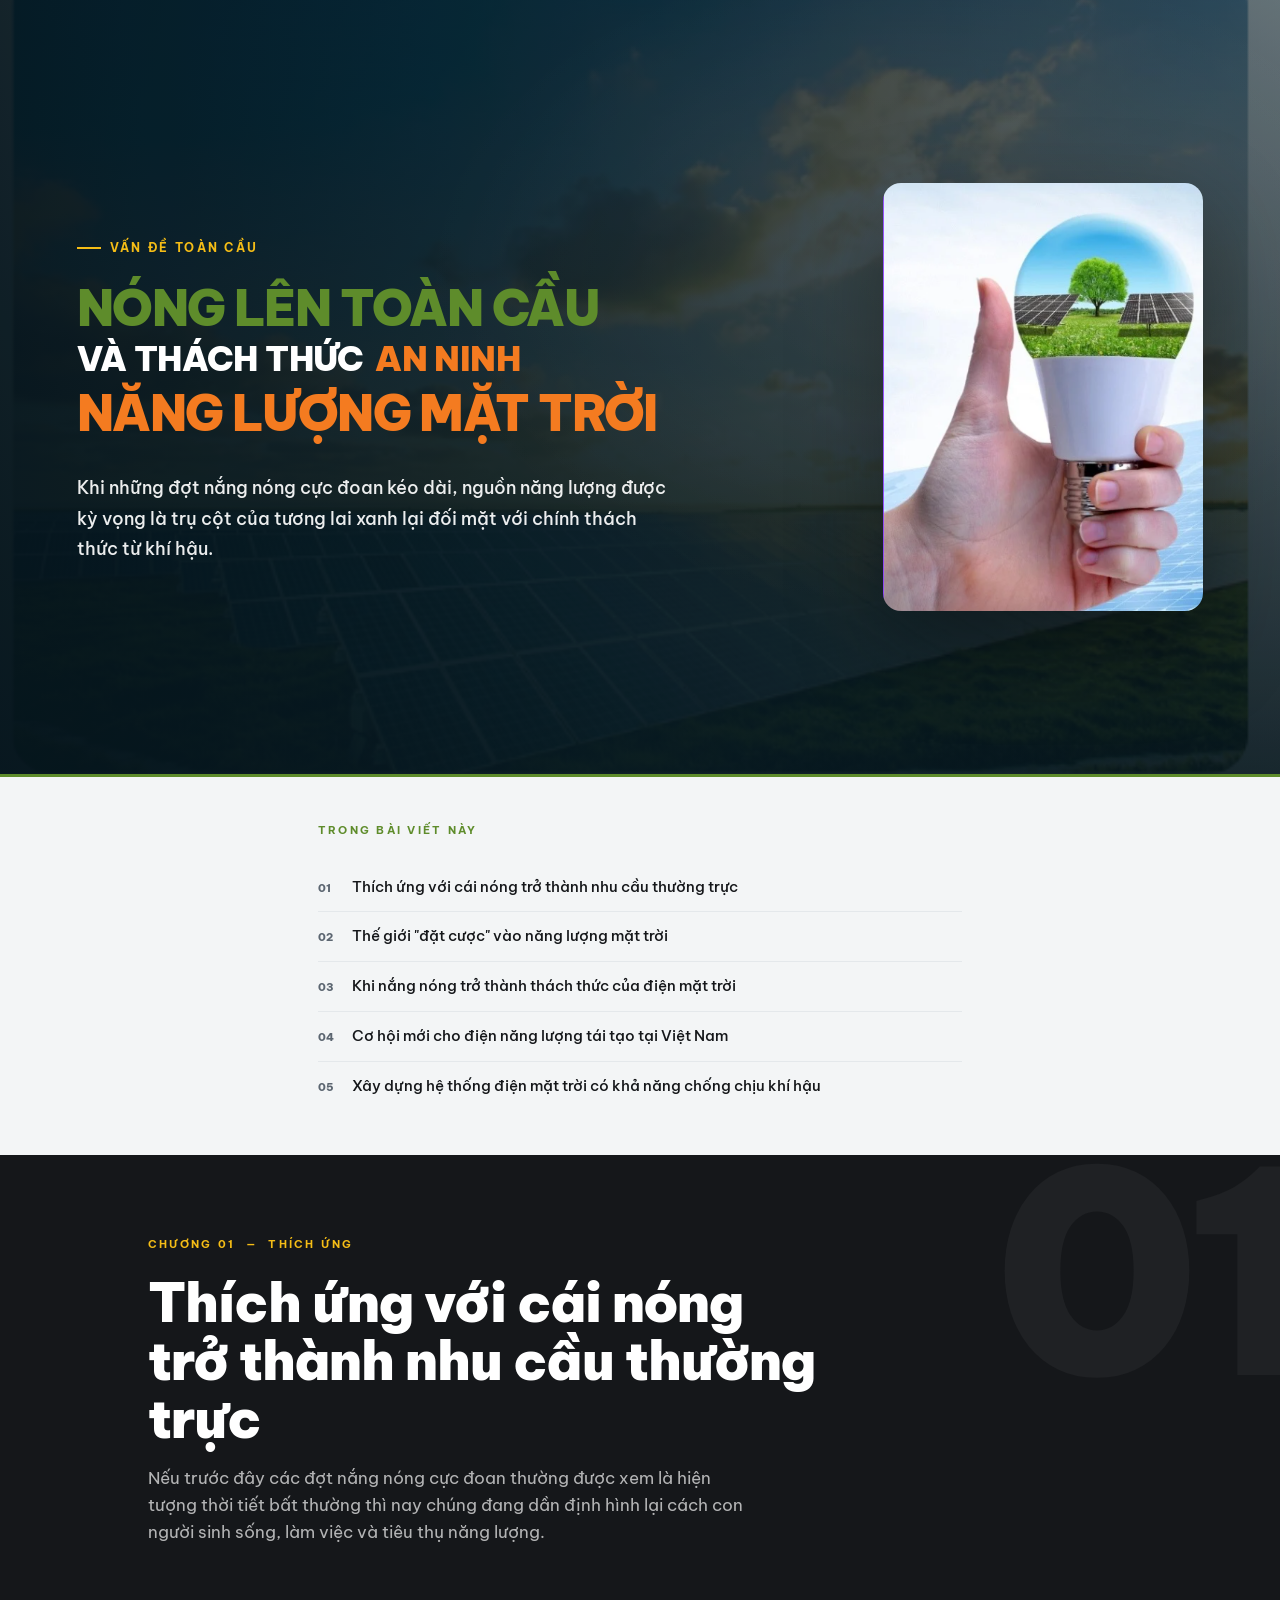
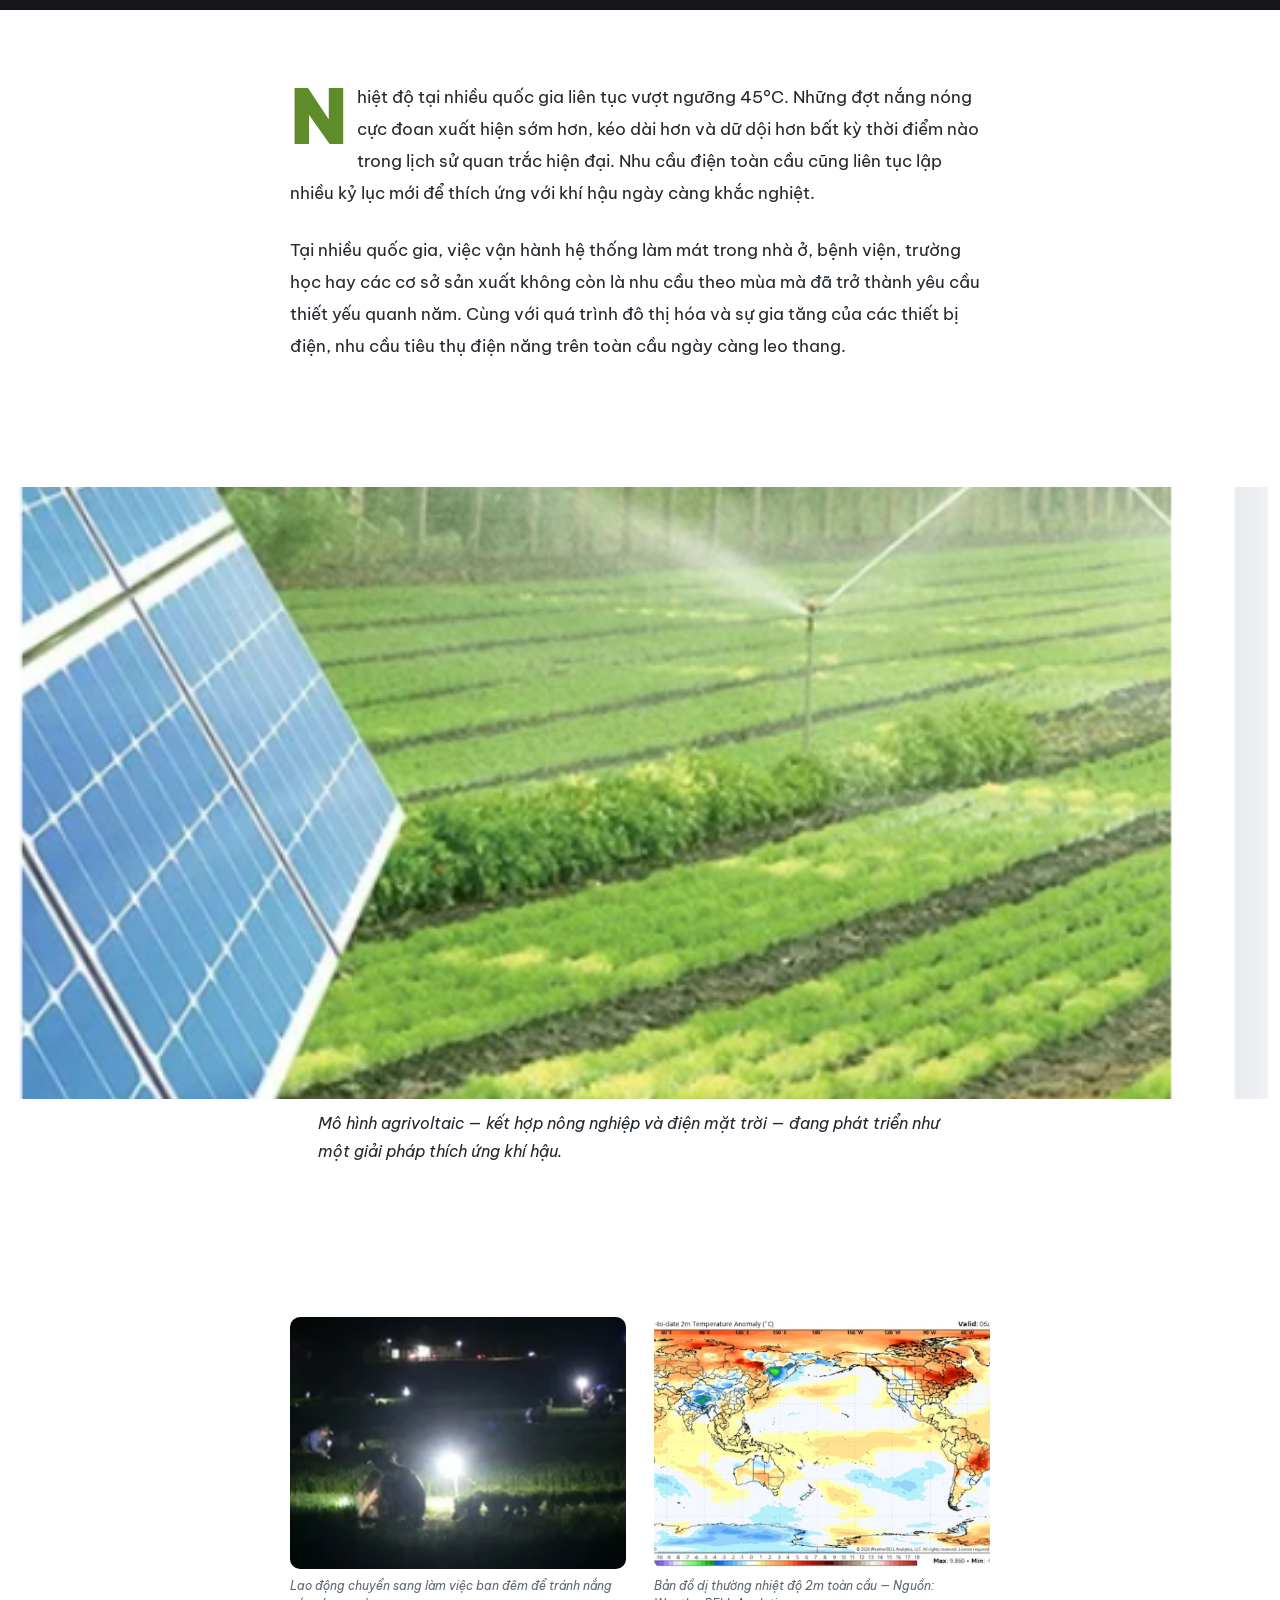
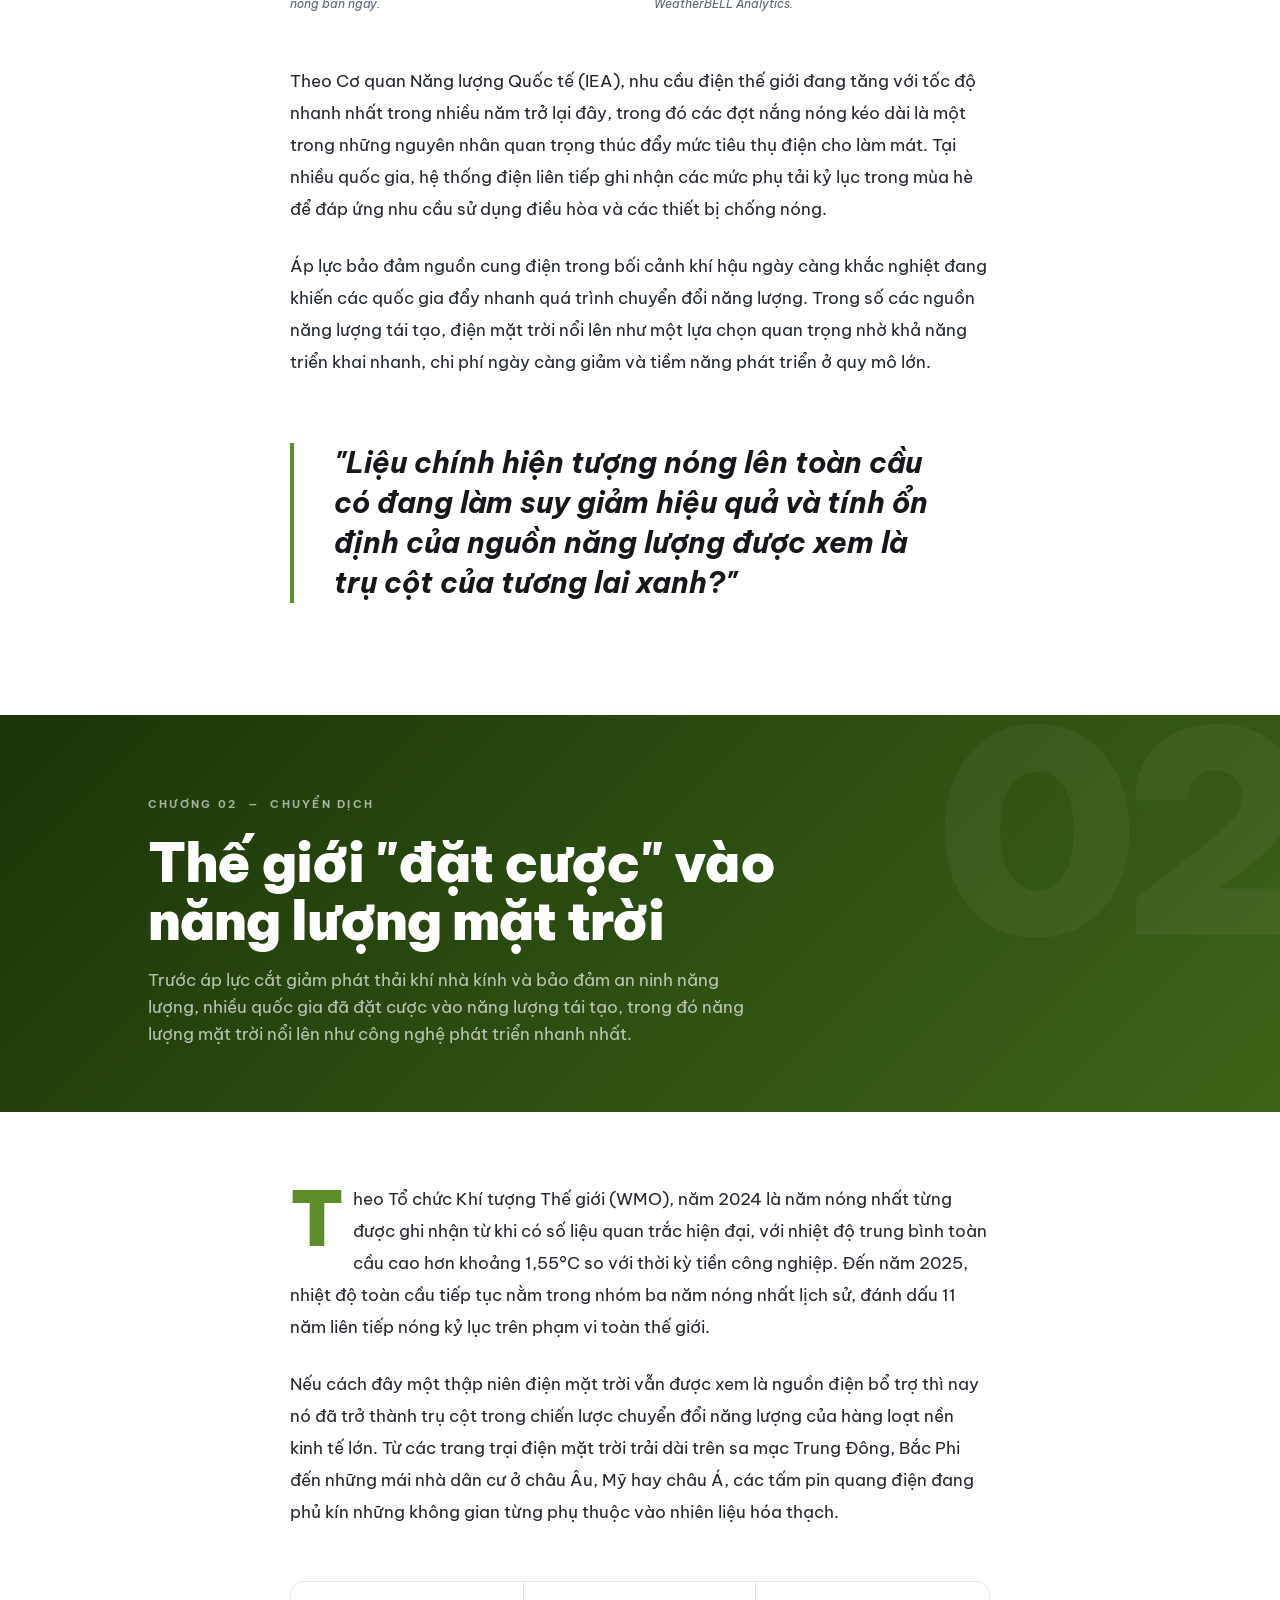
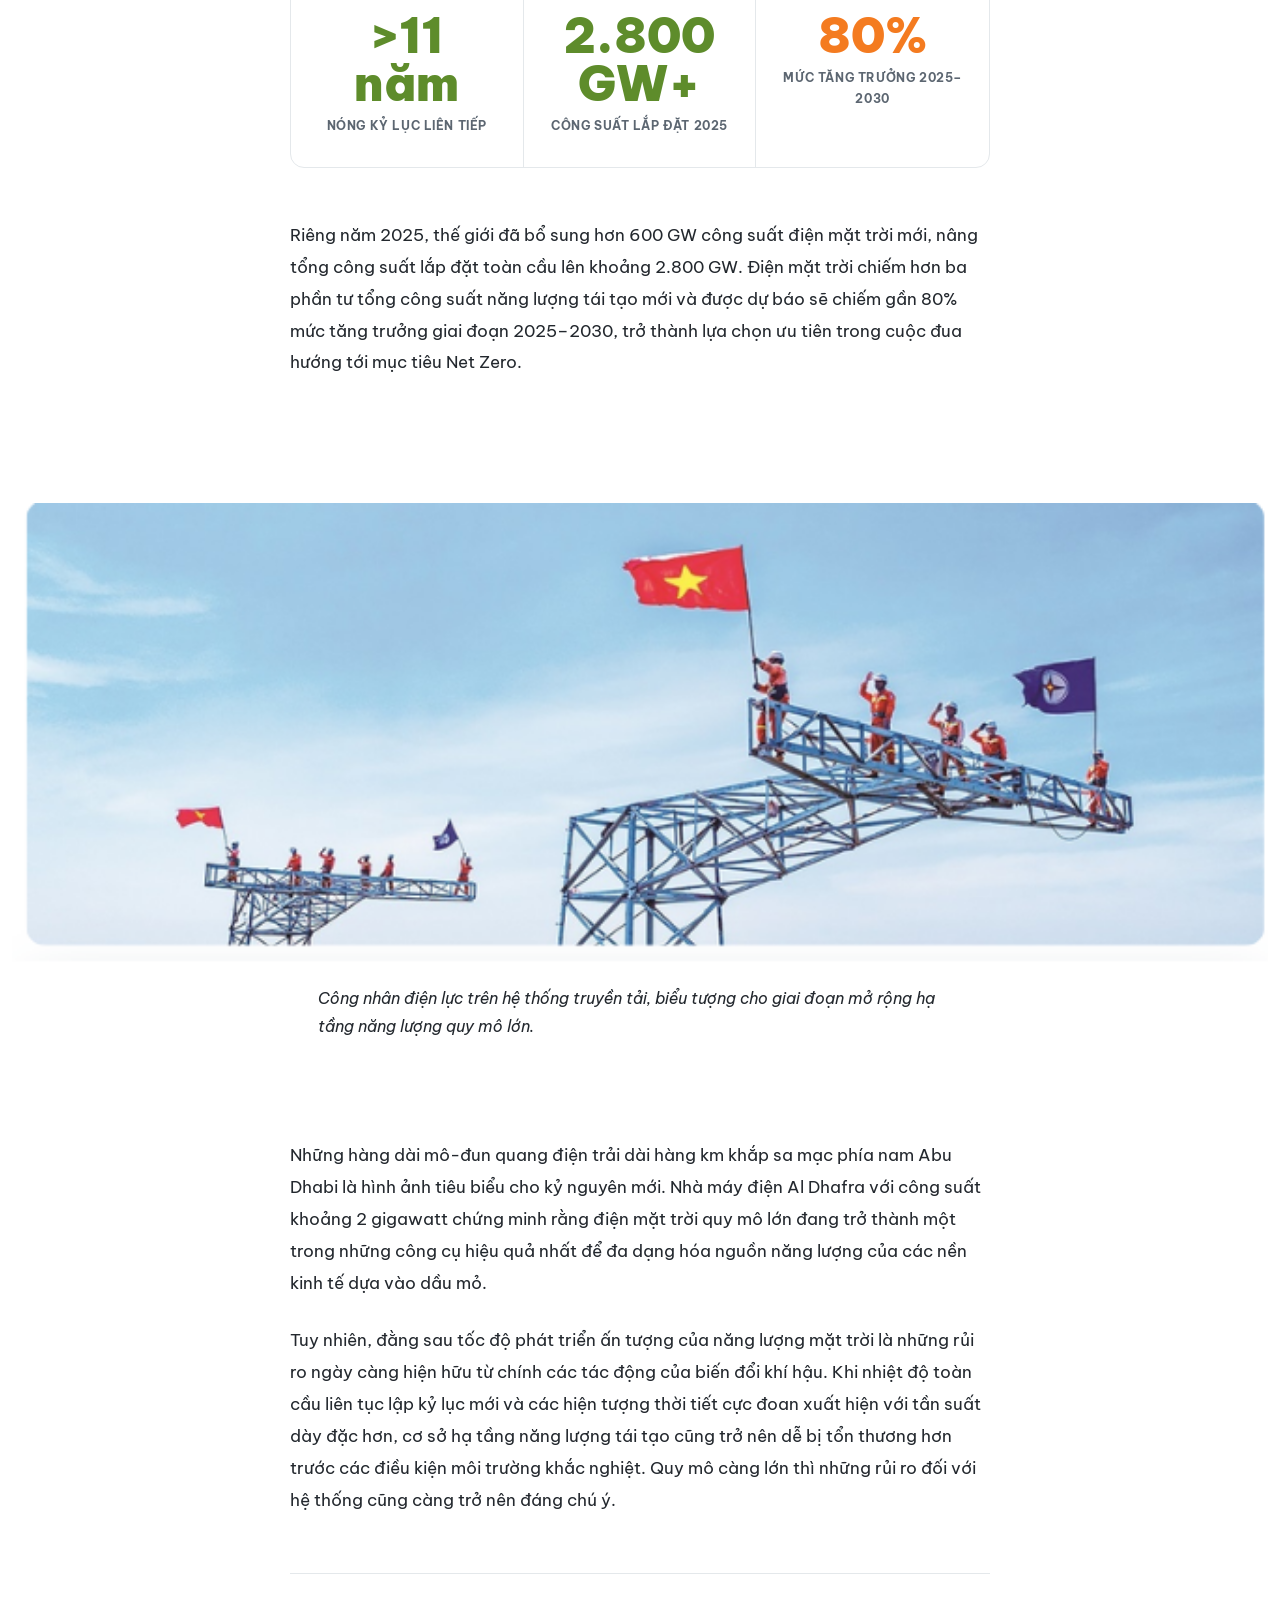
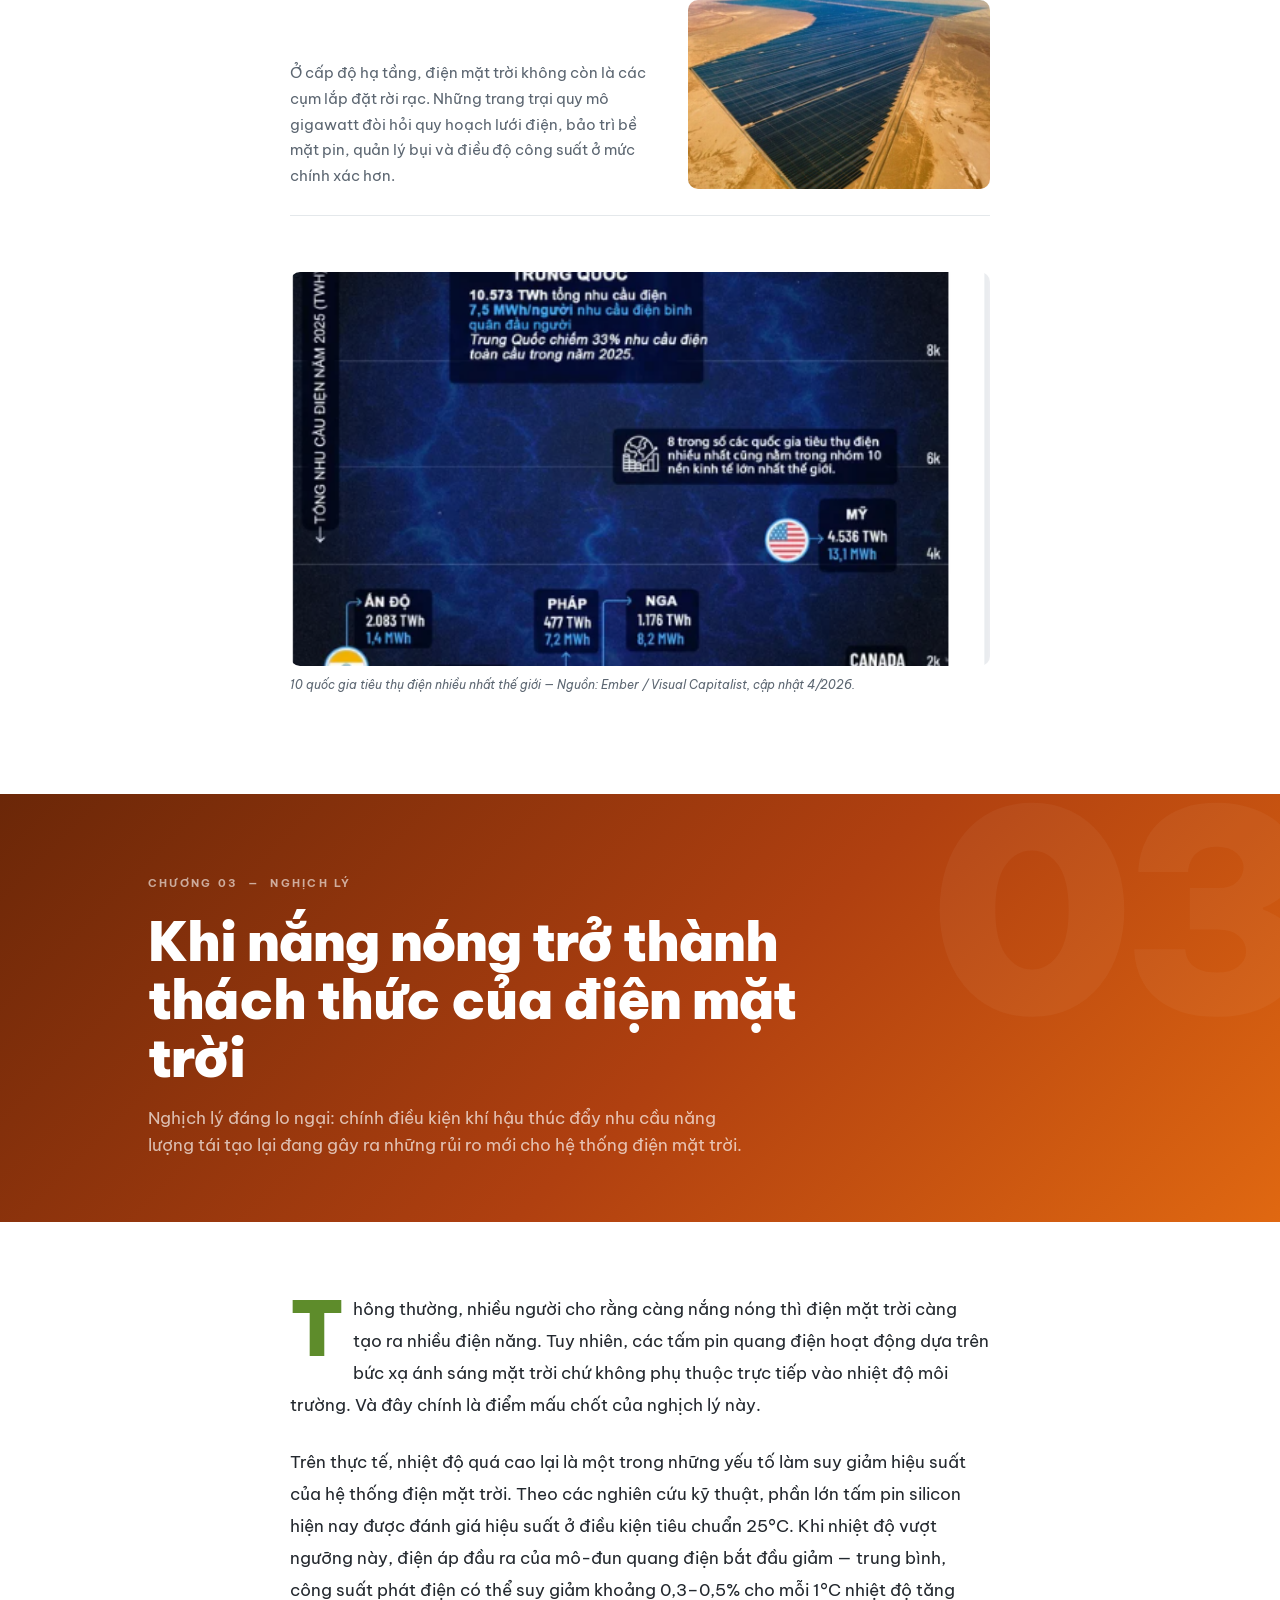
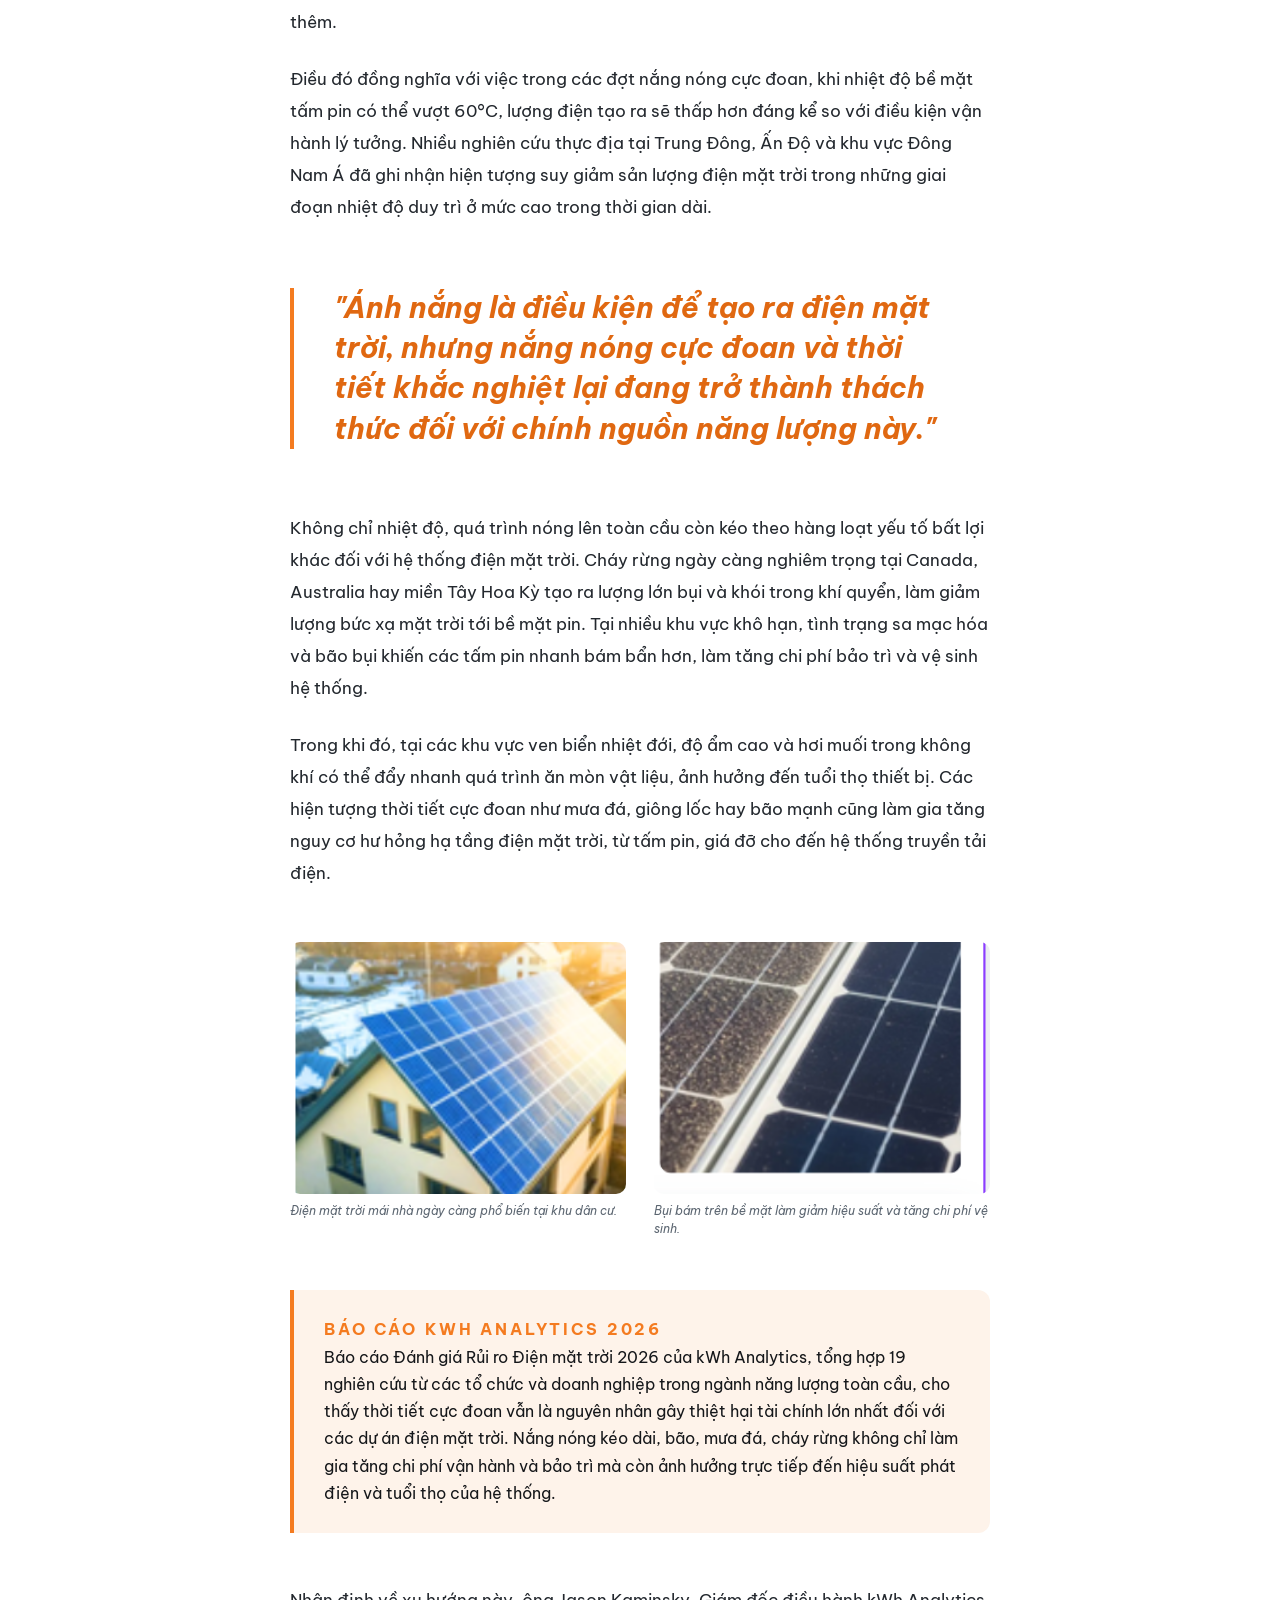
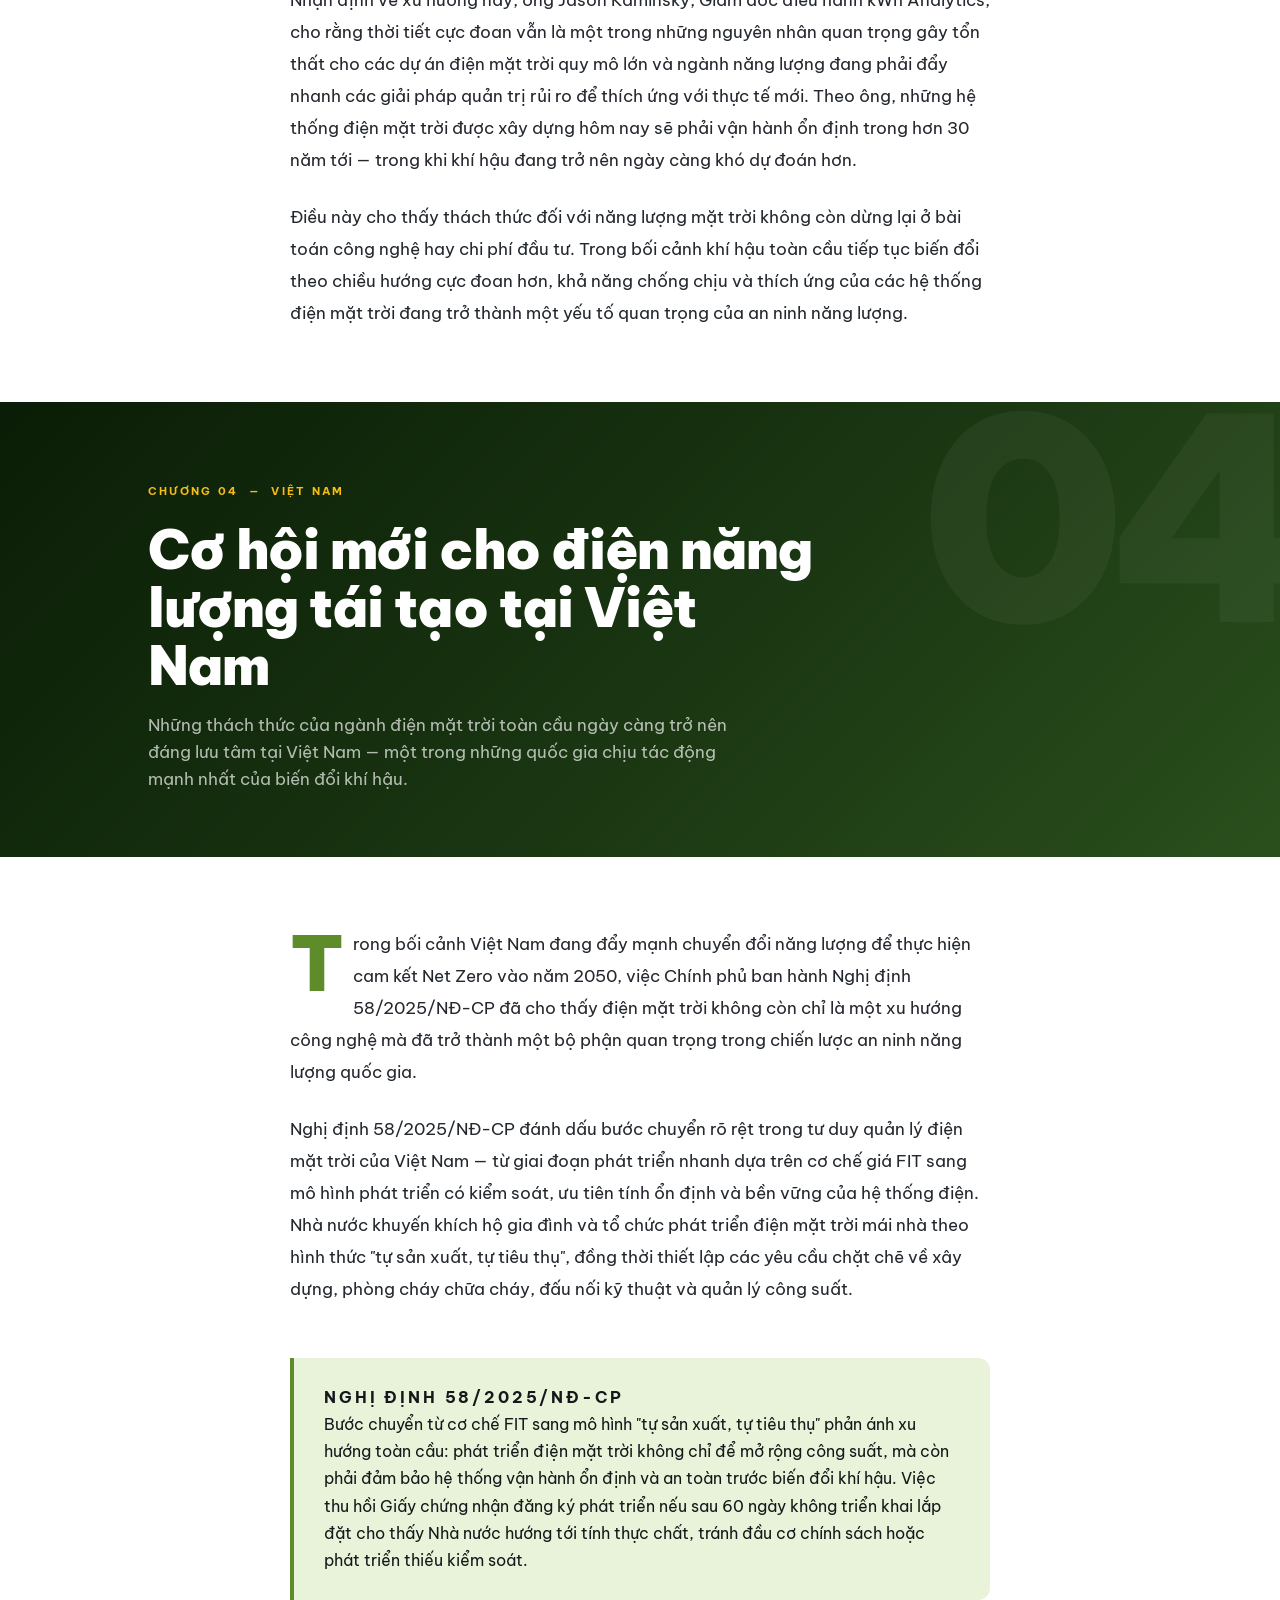
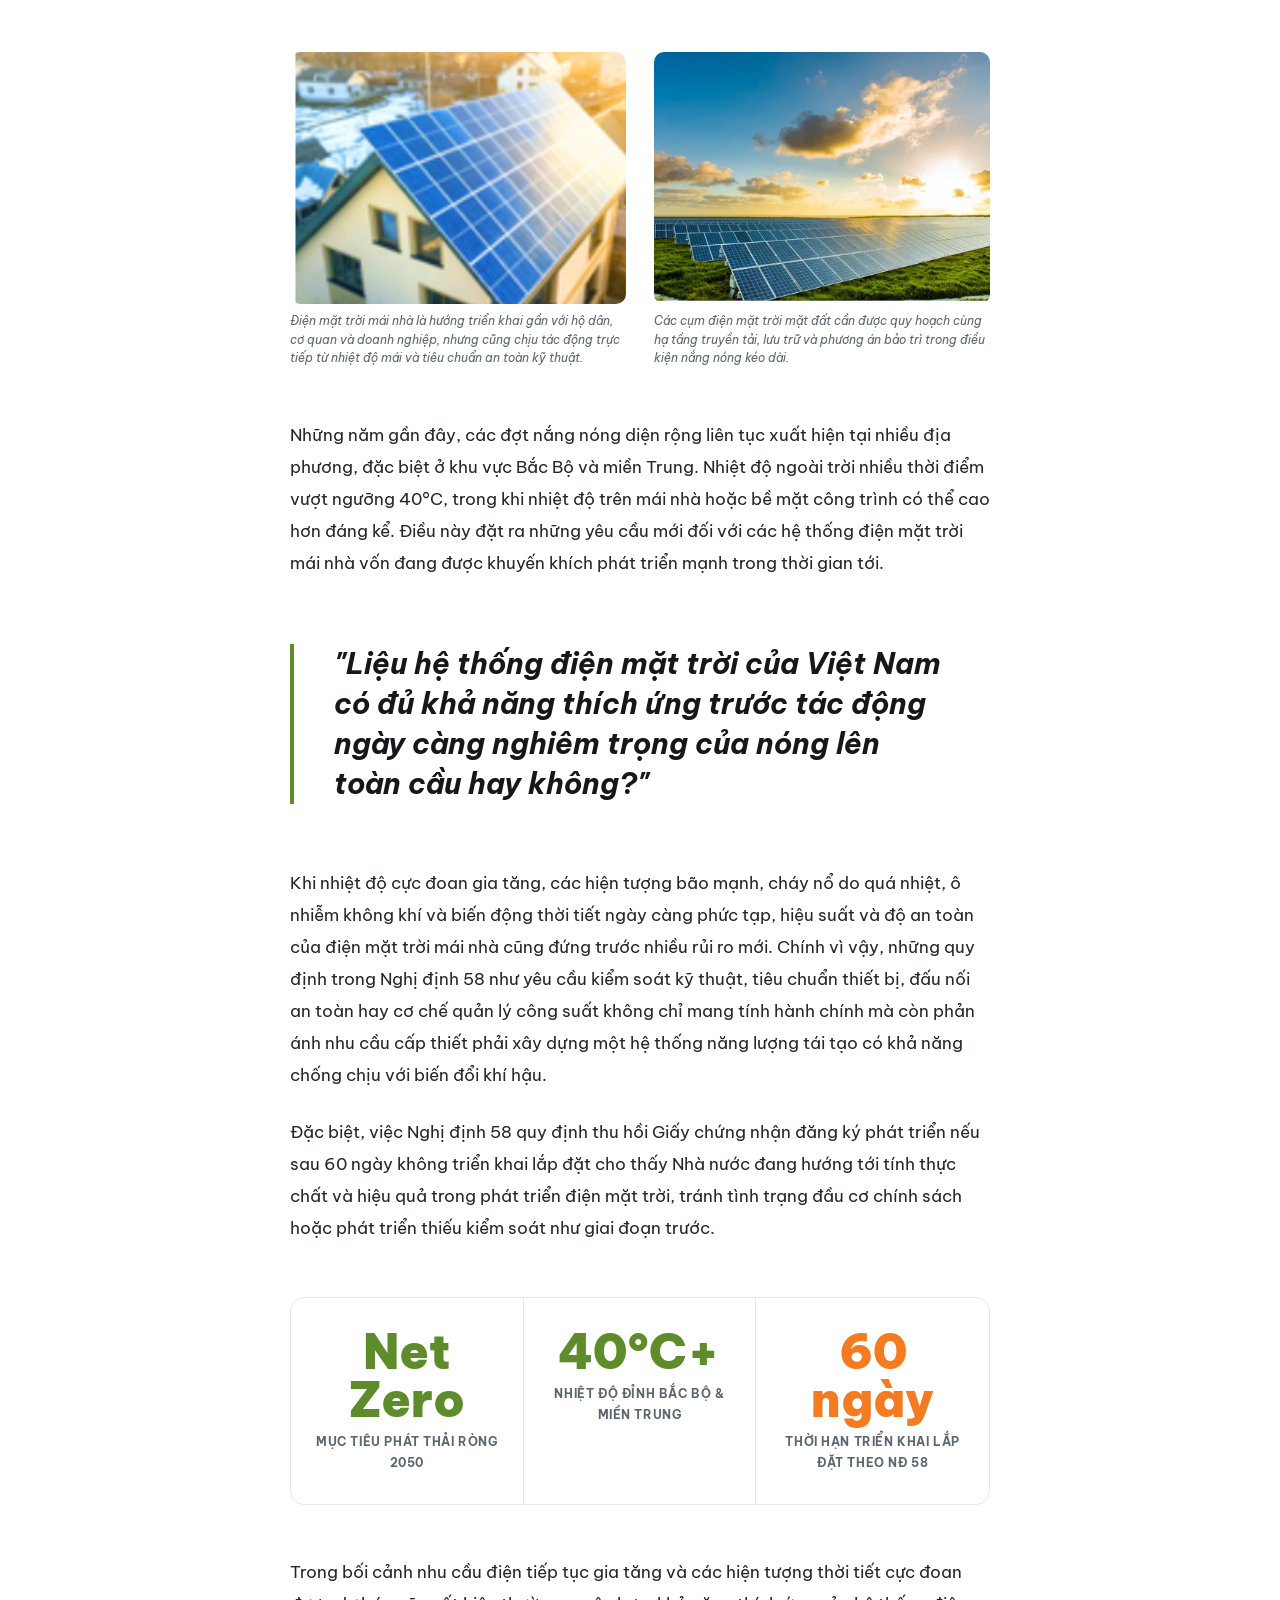
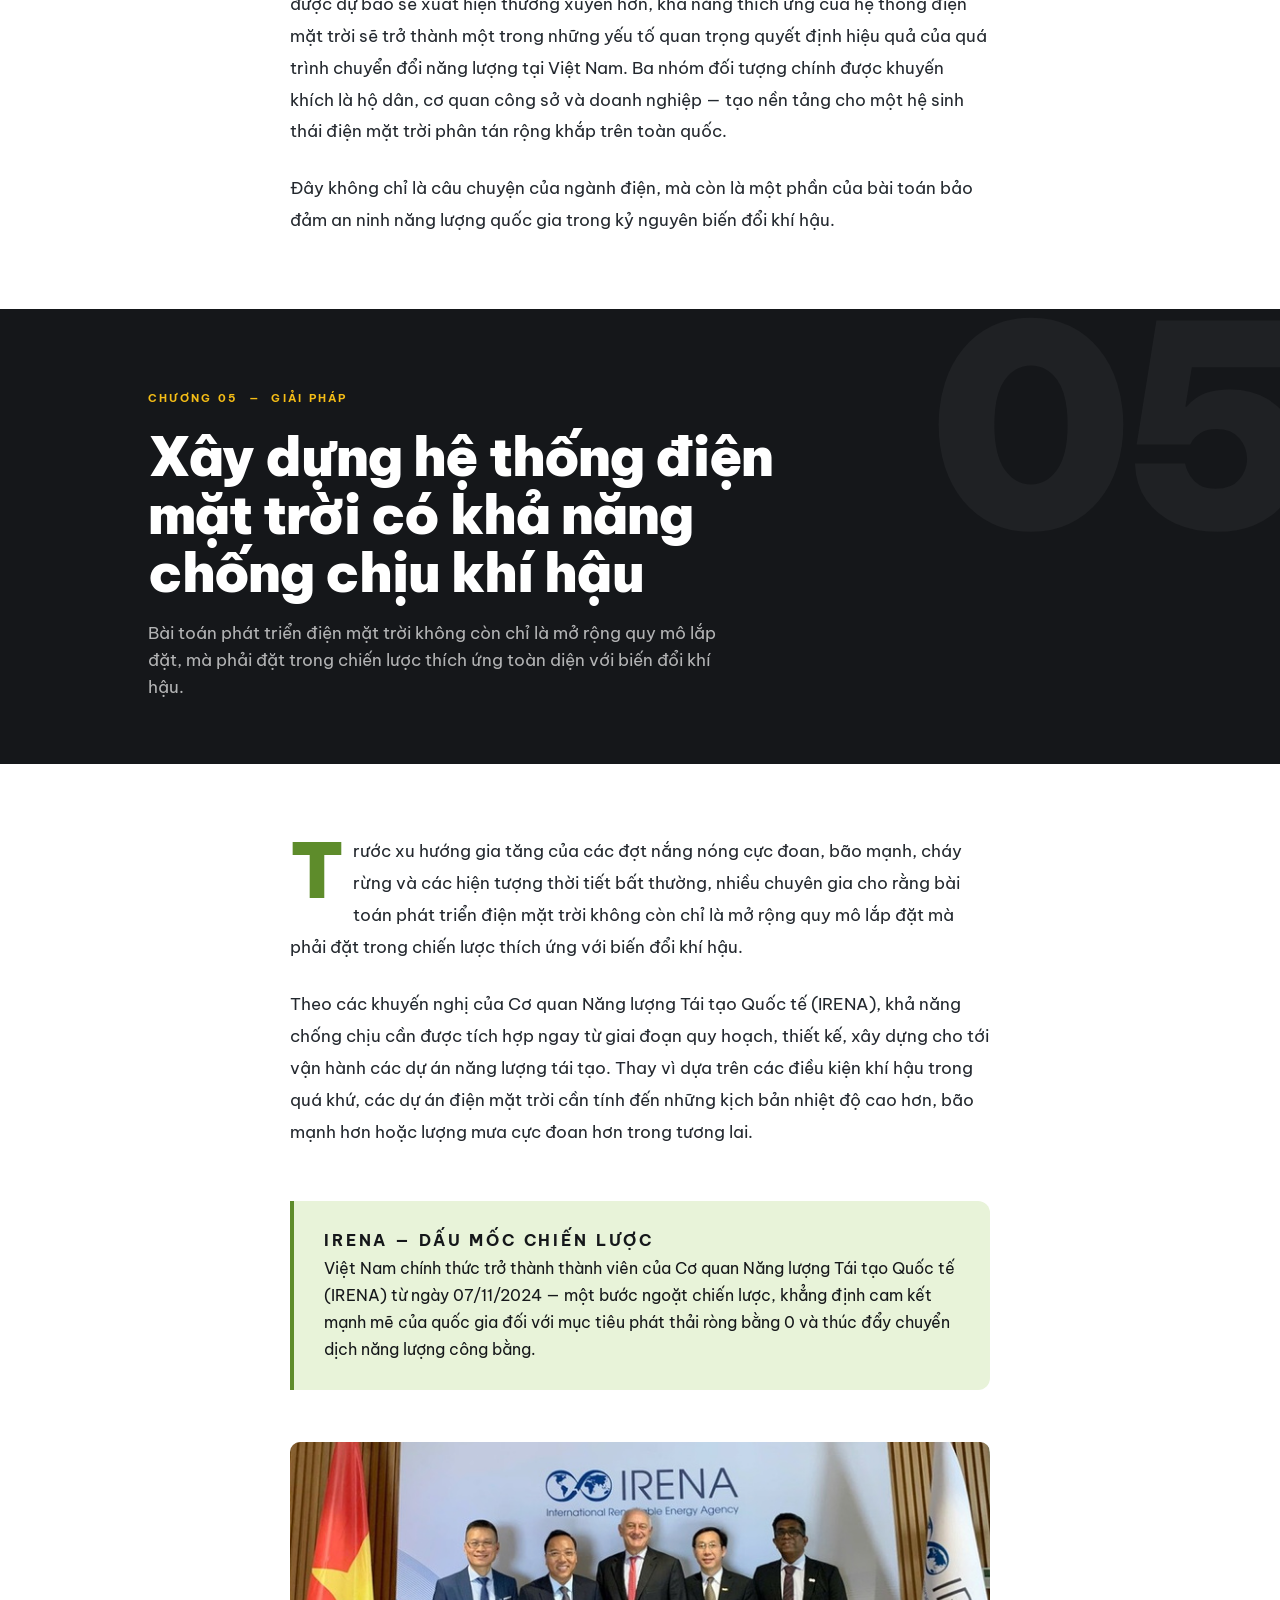
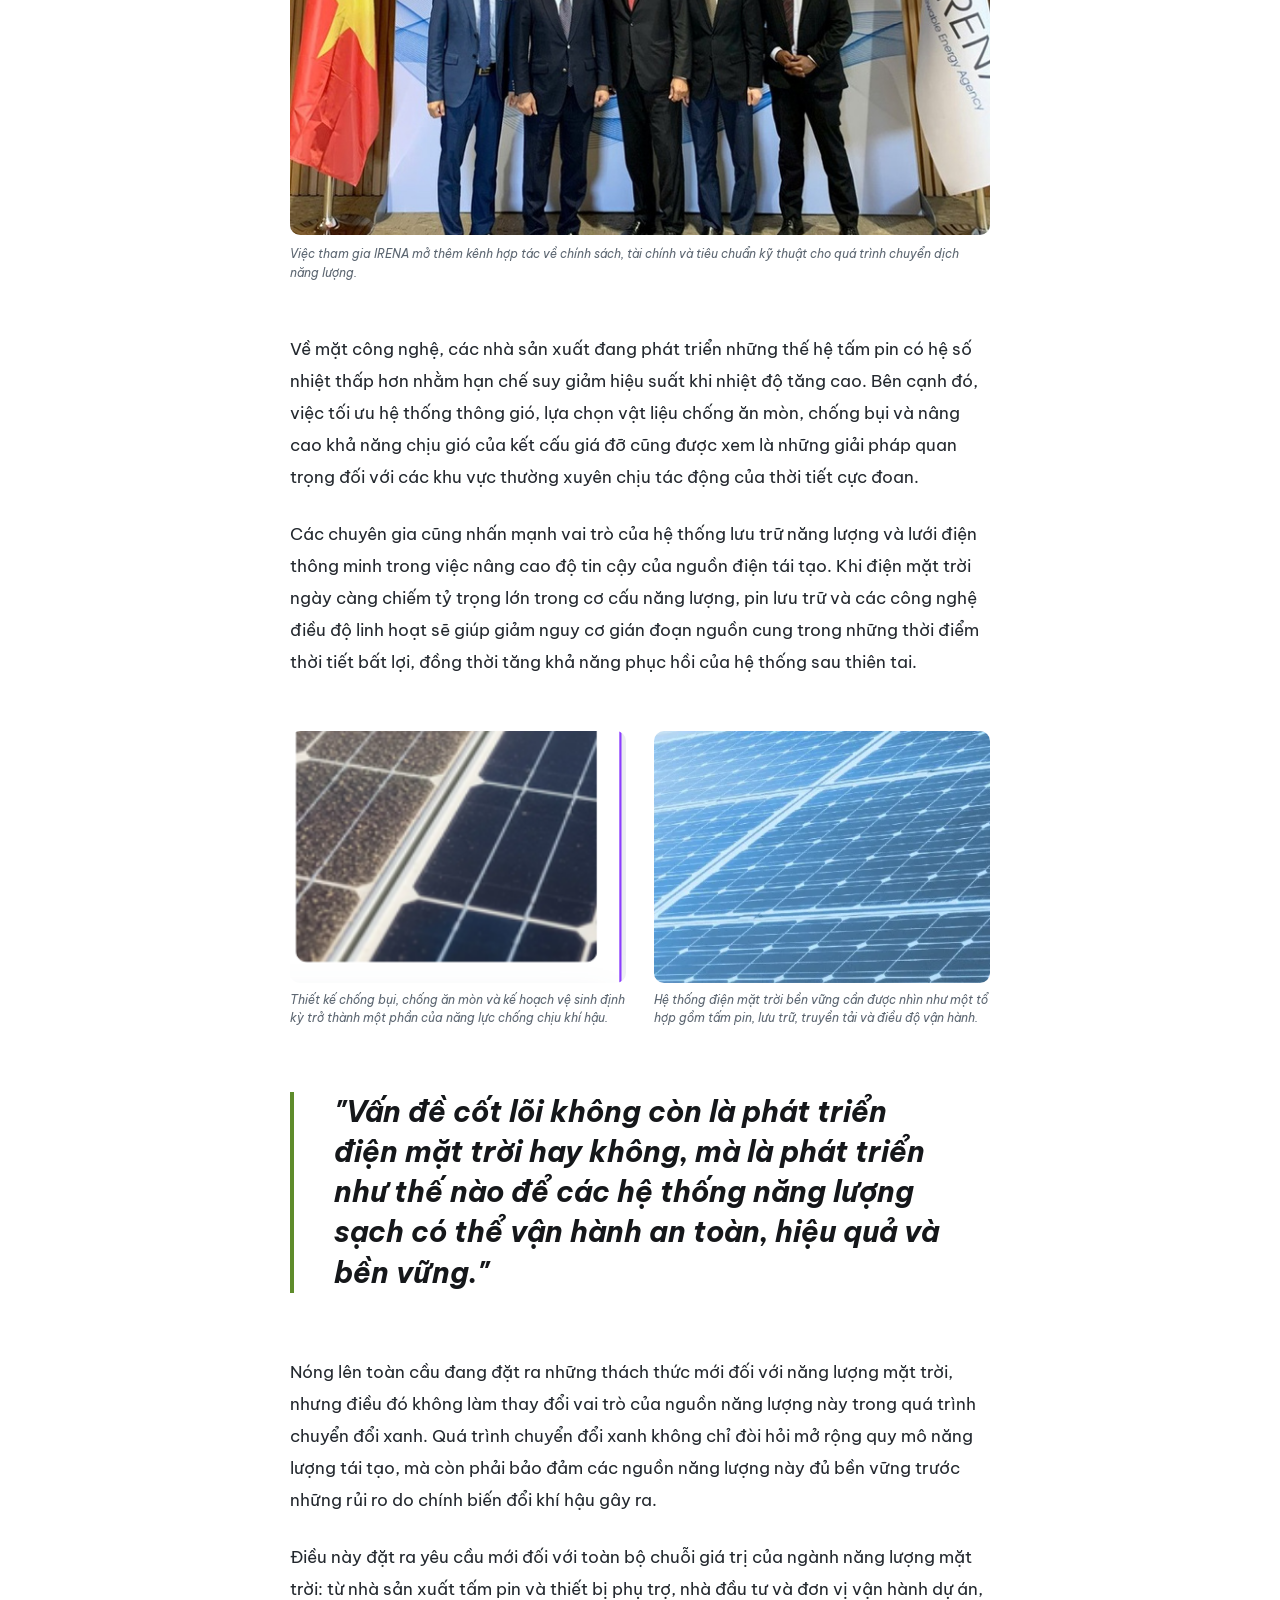
==== index.html @ d5ca8086 "Rename landing page entrypoint" ====
<!DOCTYPE html>
<html lang="vi">
<head>
  <meta charset="UTF-8">
  <meta name="viewport" content="width=device-width, initial-scale=1.0">
  <title>Nóng lên toàn cầu và thách thức an ninh năng lượng mặt trời</title>
  <link rel="preconnect" href="https://fonts.googleapis.com">
  <link rel="preconnect" href="https://fonts.gstatic.com" crossorigin>
  <link href="https://fonts.googleapis.com/css2?family=Be+Vietnam+Pro:ital,wght@0,300;0,400;0,500;0,600;0,700;0,800;0,900;1,400;1,700&display=swap" rel="stylesheet">
  <style>
    /* ============================================================
       MEGA STORY — Năng lượng mặt trời
       ============================================================ */
    :root {
      --green:      #5e8c2b;
      --green-dk:   #4a7021;
      --green-lt:   #e8f3d9;
      --orange:     #f47b20;
      --orange-dk:  #e06811;
      --orange-lt:  #fef3ea;
      --yellow:     #f5bd16;
      --ink:        #15171a;
      --text:       #23282e;
      --muted:      #5c6671;
      --line:       #e4e8eb;
      --bg:         #ffffff;
      --band:       #f3f5f6;
      --col:        700px;
      --wide:       1040px;
      --font:       "Be Vietnam Pro", system-ui, -apple-system, sans-serif;
    }

    *, *::before, *::after { box-sizing: border-box; margin: 0; padding: 0; }
    html {
      scroll-behavior: smooth;
      width: 100%;
      max-width: 100%;
      overflow-x: hidden;
    }
    body {
      font-family: var(--font);
      color: var(--text);
      background: var(--bg);
      line-height: 1.75;
      width: 100%;
      max-width: 100%;
      overflow-x: hidden;
      -webkit-font-smoothing: antialiased;
      text-rendering: optimizeLegibility;
    }
    img { display: block; max-width: 100%; height: auto; }
    a { color: inherit; text-decoration: none; }

    /* ── PROGRESS ── */
    #progress {
      position: fixed; top: 0; left: 0; height: 3px; width: 0;
      background: linear-gradient(90deg, var(--green), var(--yellow), var(--orange));
      z-index: 100; transition: width .08s linear;
    }

    /* ── HEADER removed ── */

    /* ── LAYOUT CONTAINERS ── */
    .col  { max-width: var(--col);  margin: 0 auto; padding: 0 28px; }
    .wide { max-width: var(--wide); margin: 0 auto; padding: 0 28px; }

    /* ── HERO ── */
    .hero {
      min-height: 86svh;
      display: flex; align-items: center;
      position: relative; overflow: hidden;
      padding-bottom: 92px; padding-top: 112px;
      background: #0f2934;
    }
    .hero-bg {
      position: absolute;
      top: 0; bottom: 0; left: 50%;
      width: 100vw; min-width: 100%;
      transform: translateX(-50%);
      background: url("assets/img/solar-sunset.jpg") center center / cover no-repeat;
      opacity: .9;
    }
    .hero-bg::after {
      content: ""; position: absolute; inset: 0;
      background:
        radial-gradient(780px 520px at 72% 36%, rgba(255,255,255,.08), rgba(255,255,255,0) 64%),
        linear-gradient(90deg, rgba(5,20,27,.92) 0%, rgba(8,27,35,.76) 48%, rgba(8,27,35,.5) 100%),
        linear-gradient(180deg, rgba(15,46,58,.18) 0%, rgba(3,13,18,.84) 100%);
    }
    .hero-inner {
      position: relative; z-index: 2;
      width: min(1500px, 100%);
      margin: 0 auto;
      padding: 0 clamp(32px, 6vw, 86px);
      display: grid;
      grid-template-columns: minmax(0, 780px) minmax(250px, 320px);
      gap: clamp(82px, 7vw, 128px);
      align-items: center;
    }
    .hero-copy {
      width: min(100%, 780px);
      max-width: none;
    }
    .kicker-tag {
      display: inline-flex; align-items: center; gap: 9px;
      font-size: .72rem; font-weight: 700; letter-spacing: .2em;
      text-transform: uppercase; color: var(--yellow); margin-bottom: 28px;
    }
    .kicker-tag::before { content: ""; width: 24px; height: 2px; background: var(--yellow); }
    .hero h1 {
      font-size: clamp(2.1rem, 3.85vw, 4.15rem);
      font-weight: 900; line-height: .92;
      letter-spacing: -.032em; text-transform: uppercase;
      color: #fff; margin-bottom: 36px;
      max-width: 780px;
    }
    .hero h1 .line {
      display: block;
      white-space: nowrap;
    }
    .hero h1 .line + .line { margin-top: .34em; }
    .hero h1 .line-mid {
      font-size: .7em;
      letter-spacing: -.018em;
    }
    .hero h1 .line > .eo {
      display: inline-block;
      margin-left: .12em;
    }
    .hero h1 .eg { color: var(--green); }
    .hero h1 .eo { color: var(--orange); }
    .hero-deck {
      font-size: clamp(1rem, 1.4vw, 1.2rem); line-height: 1.72;
      color: rgba(255,255,255,.92); max-width: 600px; margin-bottom: 0;
      font-weight: 500;
    }
    .hero-side {
      margin: 0;
      justify-self: end;
      align-self: center;
      width: min(100%, 320px);
    }
    .hero-side img {
      width: 100%;
      aspect-ratio: 4 / 5.35;
      object-fit: cover;
      border-radius: 18px;
      box-shadow: 0 34px 90px rgba(0,0,0,.36);
    }

    /* ── TOC ── */
    .toc-band {
      background: var(--band);
      border-top: 3px solid var(--green);
      padding: 44px 0;
    }
    .toc-eyebrow {
      font-size: .7rem; font-weight: 700; letter-spacing: .2em;
      text-transform: uppercase; color: var(--green); margin-bottom: 22px;
    }
    .toc-list { list-style: none; }
    .toc-list li {
      display: flex; align-items: baseline; gap: 14px;
      padding: 11px 0; border-bottom: 1px solid var(--line);
    }
    .toc-list li:last-child { border-bottom: none; }
    .toc-n { font-size: .68rem; font-weight: 800; color: var(--muted); min-width: 20px; }
    .toc-list a { font-size: .96rem; font-weight: 500; color: var(--ink); }
    .toc-list a:hover { color: var(--green); }

    /* ── CHAPTER HEADER ── */
    .ch-head {
      position: relative; overflow: hidden;
      padding: 80px 0 64px;
    }
    .ch-head.dark   { background: var(--ink); }
    .ch-head.forest { background: linear-gradient(135deg,#1c3408 0%,#2e5012 55%,#3d6318 100%); }
    .ch-head.ember  { background: linear-gradient(135deg,#6b2708 0%,#b04010 55%,var(--orange-dk) 100%); }
    .ch-head.deep   { background: linear-gradient(135deg,#0a1d06 0%,#1a3612 55%,#2a4f1c 100%); }
    .ch-ghost {
      position: absolute; right: -20px; top: -24px;
      font-size: clamp(10rem,22vw,18rem); font-weight: 900;
      line-height: 1; letter-spacing: -.05em;
      color: rgba(255,255,255,.045);
      pointer-events: none; user-select: none;
    }
    .ch-inner { position: relative; z-index: 1; }
    .ch-eyebrow {
      font-size: .7rem; font-weight: 700; letter-spacing: .2em;
      text-transform: uppercase; margin-bottom: 18px;
    }
    .ch-head.dark   .ch-eyebrow { color: var(--yellow); }
    .ch-head.forest .ch-eyebrow { color: rgba(255,255,255,.6); }
    .ch-head.ember  .ch-eyebrow { color: rgba(255,255,255,.6); }
    .ch-head.deep   .ch-eyebrow { color: var(--yellow); }
    .ch-title {
      font-size: clamp(1.9rem,4.8vw,3.4rem);
      font-weight: 900; line-height: 1.07;
      letter-spacing: -.018em; color: #fff; max-width: 680px;
    }
    .ch-sub {
      font-size: 1.04rem; line-height: 1.62; max-width: 600px;
      margin-top: 18px; color: rgba(255,255,255,.68);
    }

    /* ── PROSE ── */
    .section      { padding: 72px 0; }
    .section-sm   { padding: 48px 0; }
    .prose        { font-size: 1.08rem; line-height: 1.85; color: var(--text); }
    .prose p      { margin-bottom: 1.45em; }
    .prose p:last-child { margin-bottom: 0; }
    .prose strong { font-weight: 700; color: var(--ink); }

    /* Drop cap */
    .prose .drop::first-letter {
      float: left; font-size: 4.4em; line-height: .8;
      font-weight: 900; color: var(--green);
      margin: .05em .12em 0 0;
    }

    /* ── PULL QUOTE ── */
    .pq {
      max-width: 820px; margin: 64px auto;
      padding: 0 40px; border-left: 4px solid var(--green);
    }
    .pq p {
      font-size: clamp(1.28rem,2.8vw,1.82rem);
      font-weight: 700; line-height: 1.38;
      color: var(--ink); font-style: italic; margin: 0;
    }
    .pq.amber  { border-color: var(--orange); }
    .pq.amber p { color: var(--orange-dk); }

    /* ── STAT ROW ── */
    .stats {
      display: grid;
      grid-template-columns: repeat(3,1fr);
      border: 1px solid var(--line);
      border-radius: 14px; overflow: hidden;
      margin: 52px 0;
    }
    .stat {
      padding: 30px 24px; text-align: center;
      border-right: 1px solid var(--line);
    }
    .stat:last-child { border-right: none; }
    .stat-num {
      font-size: clamp(2rem,5vw,3rem);
      font-weight: 900; line-height: 1; color: var(--green);
    }
    .stat-num.o { color: var(--orange); }
    .stat-lbl {
      font-size: .74rem; font-weight: 700; letter-spacing: .05em;
      text-transform: uppercase; color: var(--muted); margin-top: 8px;
    }

    /* ── CALLOUT ── */
    .callout {
      background: var(--green-lt); border-left: 4px solid var(--green);
      border-radius: 0 12px 12px 0; padding: 26px 30px; margin: 52px 0;
    }
    .callout.amber { background: var(--orange-lt); border-color: var(--orange); }
    .callout-lbl {
      font-size: .68rem; font-weight: 700; letter-spacing: .18em;
      text-transform: uppercase; color: var(--green); margin-bottom: 10px;
    }
    .callout.amber .callout-lbl { color: var(--orange); }
    .callout p { font-size: .99rem; line-height: 1.72; color: var(--ink); margin: 0; }

    /* ── FIGURES ── */
    .fig { margin: 52px 0; }
    .fig img {
      width: 100%; aspect-ratio: 16 / 9; object-fit: cover;
      border-radius: 10px;
    }
    .fig figcaption {
      font-size: .77rem; color: var(--muted); margin-top: 10px;
      line-height: 1.5; font-style: italic;
    }

    .fig-bleed {
      position: relative;
      left: 50%;
      transform: translateX(-50%);
      width: min(100%, 1500px);
      max-width: calc(100vw - 24px);
      margin-top: 52px; margin-bottom: 52px;
    }
    .fig-bleed img {
      width: 100%; max-height: 68vh; object-fit: cover;
      border-radius: 0;
    }
    .fig-bleed figcaption {
      max-width: var(--col); margin: 10px auto 0; padding: 0 28px;
      font-style: italic;
    }

    .grid-2 { display: grid; grid-template-columns: 1fr 1fr; gap: 28px; margin: 52px 0; }
    .grid-2 figure { margin: 0; }
    .grid-2 figure img {
      width: 100%; aspect-ratio: 4 / 3; object-fit: cover;
      border-radius: 10px;
    }
    .grid-2 figure figcaption {
      font-size: .77rem; color: var(--muted); margin-top: 8px;
      line-height: 1.5; font-style: italic;
    }

    .media-band {
      max-width: var(--wide);
      margin: 60px auto;
      padding: 0 28px;
    }
    .media-band .fig,
    .media-band .grid-2 { margin: 0; }
    .media-band + .section-sm,
    .media-band + .section { padding-top: 8px; }
    .visual-note {
      display: grid; grid-template-columns: minmax(0,1.1fr) minmax(220px,.9fr);
      gap: 28px; align-items: end; margin: 56px 0;
      border-top: 1px solid var(--line); border-bottom: 1px solid var(--line);
      padding: 26px 0;
    }
    .visual-note p {
      font-size: .95rem; line-height: 1.7; color: var(--muted);
      margin: 0;
    }
    .visual-note img {
      width: 100%; aspect-ratio: 16 / 10; object-fit: cover;
      border-radius: 10px;
    }

    /* ── KICKER ── */
    .kicker {
      display: flex; align-items: center; gap: 8px;
      font-size: .7rem; font-weight: 700; letter-spacing: .18em;
      text-transform: uppercase; color: var(--green); margin-bottom: 12px;
    }
    .kicker::before { content: ""; width: 20px; height: 2px; background: var(--green); }

    /* ── DIVIDER ── */
    .hr { border: none; height: 1px; background: var(--line); margin: 52px 0; }

    /* ── CLOSING ── */
    .closing {
      background: var(--ink); padding: 88px 0; text-align: center;
    }
    .closing .kicker { justify-content: center; color: var(--yellow); margin-bottom: 20px; }
    .closing .kicker::before { background: var(--yellow); }
    .closing h2 {
      font-size: clamp(1.5rem,3.6vw,2.5rem); font-weight: 800;
      line-height: 1.28; color: #fff; max-width: 660px; margin: 0 auto 20px;
    }
    .closing h2 em { color: var(--yellow); font-style: normal; }
    .closing p { font-size: 1rem; color: rgba(255,255,255,.55); max-width: 500px; margin: 0 auto; }

    /* ── FOOTER ── */
    .site-footer {
      background: #0d0f11;
      border-top: 1px solid rgba(255,255,255,.06);
      padding: 44px 0;
    }
    .foot-row {
      display: flex; align-items: center; justify-content: space-between;
      gap: 24px; flex-wrap: wrap;
    }
    .foot-brand {
      display: flex; align-items: center; gap: 10px;
      font-weight: 800; font-size: .88rem; color: #fff;
    }
    .foot-brand b { color: var(--green); }
    .foot-brand i { color: var(--orange); font-style: normal; }
    .foot-sources { font-size: .74rem; color: rgba(255,255,255,.3); max-width: 580px; line-height: 1.6; }

    /* ── RESPONSIVE ── */
    @media (max-width: 900px) {
      .hero-inner {
        grid-template-columns: 1fr;
        align-items: start;
      }
      .hero-side {
        width: min(58vw, 300px);
        justify-self: start;
      }
    }
    @media (max-width: 760px) {
      .hero-inner { padding: 0 20px; }
      .col, .wide { padding: 0 20px; }
      .pq { padding: 0 20px; margin: 44px 0; }
      .grid-2 { grid-template-columns: 1fr; }
      .visual-note { grid-template-columns: 1fr; }
      .stats { grid-template-columns: 1fr; }
      .stat { border-right: none; border-bottom: 1px solid var(--line); }
      .stat:last-child { border-bottom: none; }
      .fig-bleed { margin: 32px 0; width: 100%; }
      .fig-bleed img { border-radius: 10px; }
      .fig-bleed figcaption { padding: 0 20px; }
    }
    @media (max-width: 480px) {
      .site-header { padding: 12px 16px; }
      .hero h1 { font-size: clamp(1.35rem, 7.4vw, 2.15rem); }
      .hero-side { width: min(74vw, 260px); }
    }
  </style>
</head>
<body>

<!-- PROGRESS BAR -->
<div id="progress"></div>

<!-- ═══════════════════ HERO ═══════════════════ -->
<section class="hero" id="top">
  <div class="hero-bg"></div>
  <div class="hero-inner">
    <div class="hero-copy">
      <div class="kicker-tag">Vấn đề toàn cầu</div>
      <h1>
        <span class="line eg">Nóng lên toàn cầu</span>
        <span class="line line-mid">và thách thức <span class="eo">an ninh</span></span>
        <span class="line eo">năng lượng mặt trời</span>
      </h1>
      <p class="hero-deck">Khi những đợt nắng nóng cực đoan kéo dài, nguồn năng lượng được kỳ vọng là trụ cột của tương lai xanh lại đối mặt với chính thách thức từ khí hậu.</p>
    </div>
    <figure class="hero-side">
      <img src="assets/img/hero-bulb.jpg" alt="Bóng đèn với hình ảnh tấm pin mặt trời và cây xanh bên trong">
    </figure>
  </div>
</section>

<!-- ═══════════════════ MỤC LỤC ═══════════════════ -->
<div class="toc-band" id="muc-luc">
  <div class="col">
    <p class="toc-eyebrow">Trong bài viết này</p>
    <ul class="toc-list">
      <li><span class="toc-n">01</span><a href="#s01">Thích ứng với cái nóng trở thành nhu cầu thường trực</a></li>
      <li><span class="toc-n">02</span><a href="#s02">Thế giới "đặt cược" vào năng lượng mặt trời</a></li>
      <li><span class="toc-n">03</span><a href="#s03">Khi nắng nóng trở thành thách thức của điện mặt trời</a></li>
      <li><span class="toc-n">04</span><a href="#s04">Cơ hội mới cho điện năng lượng tái tạo tại Việt Nam</a></li>
      <li><span class="toc-n">05</span><a href="#s05">Xây dựng hệ thống điện mặt trời có khả năng chống chịu khí hậu</a></li>
    </ul>
  </div>
</div>

<!-- ═══════════════════ CHƯƠNG 01 ═══════════════════ -->
<section id="s01" data-ch="Thích ứng">
  <div class="ch-head dark">
    <div class="ch-ghost">01</div>
    <div class="wide ch-inner">
      <p class="ch-eyebrow">Chương 01 &nbsp;—&nbsp; Thích ứng</p>
      <h2 class="ch-title">Thích ứng với cái nóng trở thành nhu cầu thường trực</h2>
      <p class="ch-sub">Nếu trước đây các đợt nắng nóng cực đoan thường được xem là hiện tượng thời tiết bất thường thì nay chúng đang dần định hình lại cách con người sinh sống, làm việc và tiêu thụ năng lượng.</p>
    </div>
  </div>

  <div class="section col">
    <div class="prose">
      <p class="drop">Nhiệt độ tại nhiều quốc gia liên tục vượt ngưỡng 45°C. Những đợt nắng nóng cực đoan xuất hiện sớm hơn, kéo dài hơn và dữ dội hơn bất kỳ thời điểm nào trong lịch sử quan trắc hiện đại. Nhu cầu điện toàn cầu cũng liên tục lập nhiều kỷ lục mới để thích ứng với khí hậu ngày càng khắc nghiệt.</p>
      <p>Tại nhiều quốc gia, việc vận hành hệ thống làm mát trong nhà ở, bệnh viện, trường học hay các cơ sở sản xuất không còn là nhu cầu theo mùa mà đã trở thành yêu cầu thiết yếu quanh năm. Cùng với quá trình đô thị hóa và sự gia tăng của các thiết bị điện, nhu cầu tiêu thụ điện năng trên toàn cầu ngày càng leo thang.</p>
    </div>
  </div>

  <figure class="fig-bleed">
    <img src="assets/img/sprinkler-solar.jpg" alt="Hệ thống tưới tiêu bên cạnh cánh đồng pin mặt trời">
    <figcaption>Mô hình agrivoltaic — kết hợp nông nghiệp và điện mặt trời — đang phát triển như một giải pháp thích ứng khí hậu.</figcaption>
  </figure>

  <div class="section-sm col">
    <div class="grid-2">
      <figure>
        <img src="assets/img/night-farm.jpg" alt="Người dân làm việc ngoài đồng vào ban đêm">
        <figcaption>Lao động chuyển sang làm việc ban đêm để tránh nắng nóng ban ngày.</figcaption>
      </figure>
      <figure>
        <img src="assets/img/temp-map.jpg" alt="Bản đồ dị thường nhiệt độ bề mặt toàn cầu">
        <figcaption>Bản đồ dị thường nhiệt độ 2m toàn cầu — Nguồn: WeatherBELL Analytics.</figcaption>
      </figure>
    </div>

    <div class="prose">
      <p>Theo Cơ quan Năng lượng Quốc tế (IEA), nhu cầu điện thế giới đang tăng với tốc độ nhanh nhất trong nhiều năm trở lại đây, trong đó các đợt nắng nóng kéo dài là một trong những nguyên nhân quan trọng thúc đẩy mức tiêu thụ điện cho làm mát. Tại nhiều quốc gia, hệ thống điện liên tiếp ghi nhận các mức phụ tải kỷ lục trong mùa hè để đáp ứng nhu cầu sử dụng điều hòa và các thiết bị chống nóng.</p>
      <p>Áp lực bảo đảm nguồn cung điện trong bối cảnh khí hậu ngày càng khắc nghiệt đang khiến các quốc gia đẩy nhanh quá trình chuyển đổi năng lượng. Trong số các nguồn năng lượng tái tạo, điện mặt trời nổi lên như một lựa chọn quan trọng nhờ khả năng triển khai nhanh, chi phí ngày càng giảm và tiềm năng phát triển ở quy mô lớn.</p>
    </div>

    <div class="pq">
      <p>"Liệu chính hiện tượng nóng lên toàn cầu có đang làm suy giảm hiệu quả và tính ổn định của nguồn năng lượng được xem là trụ cột của tương lai xanh?"</p>
    </div>
  </div>
</section>

<!-- ═══════════════════ CHƯƠNG 02 ═══════════════════ -->
<section id="s02" data-ch="Chuyển dịch">
  <div class="ch-head forest">
    <div class="ch-ghost">02</div>
    <div class="wide ch-inner">
      <p class="ch-eyebrow">Chương 02 &nbsp;—&nbsp; Chuyển dịch</p>
      <h2 class="ch-title">Thế giới "đặt cược" vào năng lượng mặt trời</h2>
      <p class="ch-sub">Trước áp lực cắt giảm phát thải khí nhà kính và bảo đảm an ninh năng lượng, nhiều quốc gia đã đặt cược vào năng lượng tái tạo, trong đó năng lượng mặt trời nổi lên như công nghệ phát triển nhanh nhất.</p>
    </div>
  </div>

  <div class="section col">
    <div class="prose">
      <p class="drop">Theo Tổ chức Khí tượng Thế giới (WMO), năm 2024 là năm nóng nhất từng được ghi nhận từ khi có số liệu quan trắc hiện đại, với nhiệt độ trung bình toàn cầu cao hơn khoảng 1,55°C so với thời kỳ tiền công nghiệp. Đến năm 2025, nhiệt độ toàn cầu tiếp tục nằm trong nhóm ba năm nóng nhất lịch sử, đánh dấu 11 năm liên tiếp nóng kỷ lục trên phạm vi toàn thế giới.</p>
      <p>Nếu cách đây một thập niên điện mặt trời vẫn được xem là nguồn điện bổ trợ thì nay nó đã trở thành trụ cột trong chiến lược chuyển đổi năng lượng của hàng loạt nền kinh tế lớn. Từ các trang trại điện mặt trời trải dài trên sa mạc Trung Đông, Bắc Phi đến những mái nhà dân cư ở châu Âu, Mỹ hay châu Á, các tấm pin quang điện đang phủ kín những không gian từng phụ thuộc vào nhiên liệu hóa thạch.</p>
    </div>

    <div class="stats">
      <div class="stat">
        <div class="stat-num">&gt;11 năm</div>
        <div class="stat-lbl">Nóng kỷ lục liên tiếp</div>
      </div>
      <div class="stat">
        <div class="stat-num">2.800 GW+</div>
        <div class="stat-lbl">Công suất lắp đặt 2025</div>
      </div>
      <div class="stat">
        <div class="stat-num o">80%</div>
        <div class="stat-lbl">Mức tăng trưởng 2025–2030</div>
      </div>
    </div>

    <div class="prose">
      <p>Riêng năm 2025, thế giới đã bổ sung hơn 600 GW công suất điện mặt trời mới, nâng tổng công suất lắp đặt toàn cầu lên khoảng 2.800 GW. Điện mặt trời chiếm hơn ba phần tư tổng công suất năng lượng tái tạo mới và được dự báo sẽ chiếm gần 80% mức tăng trưởng giai đoạn 2025–2030, trở thành lựa chọn ưu tiên trong cuộc đua hướng tới mục tiêu Net Zero.</p>
    </div>
  </div>

  <figure class="fig-bleed">
    <img src="assets/img/workers-flag.jpg" alt="Công nhân điện lực treo cờ trên cột truyền tải">
    <figcaption>Công nhân điện lực trên hệ thống truyền tải, biểu tượng cho giai đoạn mở rộng hạ tầng năng lượng quy mô lớn.</figcaption>
  </figure>

  <div class="section-sm col">
    <div class="prose">
      <p>Những hàng dài mô-đun quang điện trải dài hàng km khắp sa mạc phía nam Abu Dhabi là hình ảnh tiêu biểu cho kỷ nguyên mới. Nhà máy điện Al Dhafra với công suất khoảng 2 gigawatt chứng minh rằng điện mặt trời quy mô lớn đang trở thành một trong những công cụ hiệu quả nhất để đa dạng hóa nguồn năng lượng của các nền kinh tế dựa vào dầu mỏ.</p>
      <p>Tuy nhiên, đằng sau tốc độ phát triển ấn tượng của năng lượng mặt trời là những rủi ro ngày càng hiện hữu từ chính các tác động của biến đổi khí hậu. Khi nhiệt độ toàn cầu liên tục lập kỷ lục mới và các hiện tượng thời tiết cực đoan xuất hiện với tần suất dày đặc hơn, cơ sở hạ tầng năng lượng tái tạo cũng trở nên dễ bị tổn thương hơn trước các điều kiện môi trường khắc nghiệt. Quy mô càng lớn thì những rủi ro đối với hệ thống cũng càng trở nên đáng chú ý.</p>
    </div>

    <div class="visual-note">
      <p>Ở cấp độ hạ tầng, điện mặt trời không còn là các cụm lắp đặt rời rạc. Những trang trại quy mô gigawatt đòi hỏi quy hoạch lưới điện, bảo trì bề mặt pin, quản lý bụi và điều độ công suất ở mức chính xác hơn.</p>
      <img src="assets/img/desert-solar.jpg" alt="Trang trại điện mặt trời quy mô lớn giữa sa mạc">
    </div>

    <figure class="fig">
      <img src="assets/img/iea-infographic.jpg" alt="Đồ họa 10 quốc gia tiêu thụ điện nhiều nhất thế giới">
      <figcaption>10 quốc gia tiêu thụ điện nhiều nhất thế giới — Nguồn: Ember / Visual Capitalist, cập nhật 4/2026.</figcaption>
    </figure>
  </div>
</section>

<!-- ═══════════════════ CHƯƠNG 03 ═══════════════════ -->
<section id="s03" data-ch="Nghịch lý">
  <div class="ch-head ember">
    <div class="ch-ghost">03</div>
    <div class="wide ch-inner">
      <p class="ch-eyebrow">Chương 03 &nbsp;—&nbsp; Nghịch lý</p>
      <h2 class="ch-title">Khi nắng nóng trở thành thách thức của điện mặt trời</h2>
      <p class="ch-sub">Nghịch lý đáng lo ngại: chính điều kiện khí hậu thúc đẩy nhu cầu năng lượng tái tạo lại đang gây ra những rủi ro mới cho hệ thống điện mặt trời.</p>
    </div>
  </div>

  <div class="section col">
    <div class="prose">
      <p class="drop">Thông thường, nhiều người cho rằng càng nắng nóng thì điện mặt trời càng tạo ra nhiều điện năng. Tuy nhiên, các tấm pin quang điện hoạt động dựa trên bức xạ ánh sáng mặt trời chứ không phụ thuộc trực tiếp vào nhiệt độ môi trường. Và đây chính là điểm mấu chốt của nghịch lý này.</p>
      <p>Trên thực tế, nhiệt độ quá cao lại là một trong những yếu tố làm suy giảm hiệu suất của hệ thống điện mặt trời. Theo các nghiên cứu kỹ thuật, phần lớn tấm pin silicon hiện nay được đánh giá hiệu suất ở điều kiện tiêu chuẩn 25°C. Khi nhiệt độ vượt ngưỡng này, điện áp đầu ra của mô-đun quang điện bắt đầu giảm — trung bình, công suất phát điện có thể suy giảm khoảng 0,3–0,5% cho mỗi 1°C nhiệt độ tăng thêm.</p>
      <p>Điều đó đồng nghĩa với việc trong các đợt nắng nóng cực đoan, khi nhiệt độ bề mặt tấm pin có thể vượt 60°C, lượng điện tạo ra sẽ thấp hơn đáng kể so với điều kiện vận hành lý tưởng. Nhiều nghiên cứu thực địa tại Trung Đông, Ấn Độ và khu vực Đông Nam Á đã ghi nhận hiện tượng suy giảm sản lượng điện mặt trời trong những giai đoạn nhiệt độ duy trì ở mức cao trong thời gian dài.</p>
    </div>

    <div class="pq amber">
      <p>"Ánh nắng là điều kiện để tạo ra điện mặt trời, nhưng nắng nóng cực đoan và thời tiết khắc nghiệt lại đang trở thành thách thức đối với chính nguồn năng lượng này."</p>
    </div>

    <div class="prose">
      <p>Không chỉ nhiệt độ, quá trình nóng lên toàn cầu còn kéo theo hàng loạt yếu tố bất lợi khác đối với hệ thống điện mặt trời. Cháy rừng ngày càng nghiêm trọng tại Canada, Australia hay miền Tây Hoa Kỳ tạo ra lượng lớn bụi và khói trong khí quyển, làm giảm lượng bức xạ mặt trời tới bề mặt pin. Tại nhiều khu vực khô hạn, tình trạng sa mạc hóa và bão bụi khiến các tấm pin nhanh bám bẩn hơn, làm tăng chi phí bảo trì và vệ sinh hệ thống.</p>
      <p>Trong khi đó, tại các khu vực ven biển nhiệt đới, độ ẩm cao và hơi muối trong không khí có thể đẩy nhanh quá trình ăn mòn vật liệu, ảnh hưởng đến tuổi thọ thiết bị. Các hiện tượng thời tiết cực đoan như mưa đá, giông lốc hay bão mạnh cũng làm gia tăng nguy cơ hư hỏng hạ tầng điện mặt trời, từ tấm pin, giá đỡ cho đến hệ thống truyền tải điện.</p>
    </div>

    <div class="grid-2">
      <figure>
        <img src="assets/img/rooftop-solar.jpg" alt="Tấm pin mặt trời lắp trên mái nhà dân cư">
        <figcaption>Điện mặt trời mái nhà ngày càng phổ biến tại khu dân cư.</figcaption>
      </figure>
      <figure>
        <img src="assets/img/panel-closeup.jpg" alt="Cận cảnh bề mặt tấm pin mặt trời bám bụi">
        <figcaption>Bụi bám trên bề mặt làm giảm hiệu suất và tăng chi phí vệ sinh.</figcaption>
      </figure>
    </div>

    <div class="callout amber">
      <p class="callout-lbl">Báo cáo kWh Analytics 2026</p>
      <p>Báo cáo Đánh giá Rủi ro Điện mặt trời 2026 của kWh Analytics, tổng hợp 19 nghiên cứu từ các tổ chức và doanh nghiệp trong ngành năng lượng toàn cầu, cho thấy thời tiết cực đoan vẫn là nguyên nhân gây thiệt hại tài chính lớn nhất đối với các dự án điện mặt trời. Nắng nóng kéo dài, bão, mưa đá, cháy rừng không chỉ làm gia tăng chi phí vận hành và bảo trì mà còn ảnh hưởng trực tiếp đến hiệu suất phát điện và tuổi thọ của hệ thống.</p>
    </div>

    <div class="prose">
      <p>Nhận định về xu hướng này, ông Jason Kaminsky, Giám đốc điều hành kWh Analytics, cho rằng thời tiết cực đoan vẫn là một trong những nguyên nhân quan trọng gây tổn thất cho các dự án điện mặt trời quy mô lớn và ngành năng lượng đang phải đẩy nhanh các giải pháp quản trị rủi ro để thích ứng với thực tế mới. Theo ông, những hệ thống điện mặt trời được xây dựng hôm nay sẽ phải vận hành ổn định trong hơn 30 năm tới — trong khi khí hậu đang trở nên ngày càng khó dự đoán hơn.</p>
      <p>Điều này cho thấy thách thức đối với năng lượng mặt trời không còn dừng lại ở bài toán công nghệ hay chi phí đầu tư. Trong bối cảnh khí hậu toàn cầu tiếp tục biến đổi theo chiều hướng cực đoan hơn, khả năng chống chịu và thích ứng của các hệ thống điện mặt trời đang trở thành một yếu tố quan trọng của an ninh năng lượng.</p>
    </div>
  </div>
</section>

<!-- ═══════════════════ CHƯƠNG 04 ═══════════════════ -->
<section id="s04" data-ch="Việt Nam">
  <div class="ch-head deep">
    <div class="ch-ghost">04</div>
    <div class="wide ch-inner">
      <p class="ch-eyebrow">Chương 04 &nbsp;—&nbsp; Việt Nam</p>
      <h2 class="ch-title">Cơ hội mới cho điện năng lượng tái tạo tại Việt Nam</h2>
      <p class="ch-sub">Những thách thức của ngành điện mặt trời toàn cầu ngày càng trở nên đáng lưu tâm tại Việt Nam — một trong những quốc gia chịu tác động mạnh nhất của biến đổi khí hậu.</p>
    </div>
  </div>

  <div class="section col">
    <div class="prose">
      <p class="drop">Trong bối cảnh Việt Nam đang đẩy mạnh chuyển đổi năng lượng để thực hiện cam kết Net Zero vào năm 2050, việc Chính phủ ban hành Nghị định 58/2025/NĐ-CP đã cho thấy điện mặt trời không còn chỉ là một xu hướng công nghệ mà đã trở thành một bộ phận quan trọng trong chiến lược an ninh năng lượng quốc gia.</p>
      <p>Nghị định 58/2025/NĐ-CP đánh dấu bước chuyển rõ rệt trong tư duy quản lý điện mặt trời của Việt Nam — từ giai đoạn phát triển nhanh dựa trên cơ chế giá FIT sang mô hình phát triển có kiểm soát, ưu tiên tính ổn định và bền vững của hệ thống điện. Nhà nước khuyến khích hộ gia đình và tổ chức phát triển điện mặt trời mái nhà theo hình thức "tự sản xuất, tự tiêu thụ", đồng thời thiết lập các yêu cầu chặt chẽ về xây dựng, phòng cháy chữa cháy, đấu nối kỹ thuật và quản lý công suất.</p>
    </div>

    <div class="callout">
      <p class="callout-lbl">Nghị định 58/2025/NĐ-CP</p>
      <p>Bước chuyển từ cơ chế FIT sang mô hình "tự sản xuất, tự tiêu thụ" phản ánh xu hướng toàn cầu: phát triển điện mặt trời không chỉ để mở rộng công suất, mà còn phải đảm bảo hệ thống vận hành ổn định và an toàn trước biến đổi khí hậu. Việc thu hồi Giấy chứng nhận đăng ký phát triển nếu sau 60 ngày không triển khai lắp đặt cho thấy Nhà nước hướng tới tính thực chất, tránh đầu cơ chính sách hoặc phát triển thiếu kiểm soát.</p>
    </div>

    <div class="grid-2">
      <figure>
        <img src="assets/img/rooftop-solar.jpg" alt="Tấm pin mặt trời lắp trên mái nhà dân cư">
        <figcaption>Điện mặt trời mái nhà là hướng triển khai gần với hộ dân, cơ quan và doanh nghiệp, nhưng cũng chịu tác động trực tiếp từ nhiệt độ mái và tiêu chuẩn an toàn kỹ thuật.</figcaption>
      </figure>
      <figure>
        <img src="assets/img/solar-sunset.jpg" alt="Cánh đồng điện mặt trời lúc hoàng hôn">
        <figcaption>Các cụm điện mặt trời mặt đất cần được quy hoạch cùng hạ tầng truyền tải, lưu trữ và phương án bảo trì trong điều kiện nắng nóng kéo dài.</figcaption>
      </figure>
    </div>

    <div class="prose">
      <p>Những năm gần đây, các đợt nắng nóng diện rộng liên tục xuất hiện tại nhiều địa phương, đặc biệt ở khu vực Bắc Bộ và miền Trung. Nhiệt độ ngoài trời nhiều thời điểm vượt ngưỡng 40°C, trong khi nhiệt độ trên mái nhà hoặc bề mặt công trình có thể cao hơn đáng kể. Điều này đặt ra những yêu cầu mới đối với các hệ thống điện mặt trời mái nhà vốn đang được khuyến khích phát triển mạnh trong thời gian tới.</p>
    </div>

    <div class="pq">
      <p>"Liệu hệ thống điện mặt trời của Việt Nam có đủ khả năng thích ứng trước tác động ngày càng nghiêm trọng của nóng lên toàn cầu hay không?"</p>
    </div>

    <div class="prose">
      <p>Khi nhiệt độ cực đoan gia tăng, các hiện tượng bão mạnh, cháy nổ do quá nhiệt, ô nhiễm không khí và biến động thời tiết ngày càng phức tạp, hiệu suất và độ an toàn của điện mặt trời mái nhà cũng đứng trước nhiều rủi ro mới. Chính vì vậy, những quy định trong Nghị định 58 như yêu cầu kiểm soát kỹ thuật, tiêu chuẩn thiết bị, đấu nối an toàn hay cơ chế quản lý công suất không chỉ mang tính hành chính mà còn phản ánh nhu cầu cấp thiết phải xây dựng một hệ thống năng lượng tái tạo có khả năng chống chịu với biến đổi khí hậu.</p>
      <p>Đặc biệt, việc Nghị định 58 quy định thu hồi Giấy chứng nhận đăng ký phát triển nếu sau 60 ngày không triển khai lắp đặt cho thấy Nhà nước đang hướng tới tính thực chất và hiệu quả trong phát triển điện mặt trời, tránh tình trạng đầu cơ chính sách hoặc phát triển thiếu kiểm soát như giai đoạn trước.</p>
    </div>

    <div class="stats">
      <div class="stat">
        <div class="stat-num">Net Zero</div>
        <div class="stat-lbl">Mục tiêu phát thải ròng 2050</div>
      </div>
      <div class="stat">
        <div class="stat-num">40°C+</div>
        <div class="stat-lbl">Nhiệt độ đỉnh Bắc Bộ & miền Trung</div>
      </div>
      <div class="stat">
        <div class="stat-num o">60 ngày</div>
        <div class="stat-lbl">Thời hạn triển khai lắp đặt theo NĐ 58</div>
      </div>
    </div>

    <div class="prose">
      <p>Trong bối cảnh nhu cầu điện tiếp tục gia tăng và các hiện tượng thời tiết cực đoan được dự báo sẽ xuất hiện thường xuyên hơn, khả năng thích ứng của hệ thống điện mặt trời sẽ trở thành một trong những yếu tố quan trọng quyết định hiệu quả của quá trình chuyển đổi năng lượng tại Việt Nam. Ba nhóm đối tượng chính được khuyến khích là hộ dân, cơ quan công sở và doanh nghiệp — tạo nền tảng cho một hệ sinh thái điện mặt trời phân tán rộng khắp trên toàn quốc.</p>
      <p>Đây không chỉ là câu chuyện của ngành điện, mà còn là một phần của bài toán bảo đảm an ninh năng lượng quốc gia trong kỷ nguyên biến đổi khí hậu.</p>
    </div>
  </div>
</section>

<!-- ═══════════════════ CHƯƠNG 05 ═══════════════════ -->
<section id="s05" data-ch="Giải pháp">
  <div class="ch-head dark">
    <div class="ch-ghost">05</div>
    <div class="wide ch-inner">
      <p class="ch-eyebrow" style="color:var(--yellow)">Chương 05 &nbsp;—&nbsp; Giải pháp</p>
      <h2 class="ch-title">Xây dựng hệ thống điện mặt trời có khả năng chống chịu khí hậu</h2>
      <p class="ch-sub">Bài toán phát triển điện mặt trời không còn chỉ là mở rộng quy mô lắp đặt, mà phải đặt trong chiến lược thích ứng toàn diện với biến đổi khí hậu.</p>
    </div>
  </div>

  <div class="section col">
    <div class="prose">
      <p class="drop">Trước xu hướng gia tăng của các đợt nắng nóng cực đoan, bão mạnh, cháy rừng và các hiện tượng thời tiết bất thường, nhiều chuyên gia cho rằng bài toán phát triển điện mặt trời không còn chỉ là mở rộng quy mô lắp đặt mà phải đặt trong chiến lược thích ứng với biến đổi khí hậu.</p>
      <p>Theo các khuyến nghị của Cơ quan Năng lượng Tái tạo Quốc tế (IRENA), khả năng chống chịu cần được tích hợp ngay từ giai đoạn quy hoạch, thiết kế, xây dựng cho tới vận hành các dự án năng lượng tái tạo. Thay vì dựa trên các điều kiện khí hậu trong quá khứ, các dự án điện mặt trời cần tính đến những kịch bản nhiệt độ cao hơn, bão mạnh hơn hoặc lượng mưa cực đoan hơn trong tương lai.</p>
    </div>

    <div class="callout">
      <p class="callout-lbl">IRENA — Dấu mốc chiến lược</p>
      <p>Việt Nam chính thức trở thành thành viên của Cơ quan Năng lượng Tái tạo Quốc tế (IRENA) từ ngày 07/11/2024 — một bước ngoặt chiến lược, khẳng định cam kết mạnh mẽ của quốc gia đối với mục tiêu phát thải ròng bằng 0 và thúc đẩy chuyển dịch năng lượng công bằng.</p>
    </div>

    <figure class="fig">
      <img src="assets/img/irena-meeting.jpg" alt="Việt Nam trở thành thành viên của IRENA">
      <figcaption>Việc tham gia IRENA mở thêm kênh hợp tác về chính sách, tài chính và tiêu chuẩn kỹ thuật cho quá trình chuyển dịch năng lượng.</figcaption>
    </figure>

    <div class="prose">
      <p>Về mặt công nghệ, các nhà sản xuất đang phát triển những thế hệ tấm pin có hệ số nhiệt thấp hơn nhằm hạn chế suy giảm hiệu suất khi nhiệt độ tăng cao. Bên cạnh đó, việc tối ưu hệ thống thông gió, lựa chọn vật liệu chống ăn mòn, chống bụi và nâng cao khả năng chịu gió của kết cấu giá đỡ cũng được xem là những giải pháp quan trọng đối với các khu vực thường xuyên chịu tác động của thời tiết cực đoan.</p>
      <p>Các chuyên gia cũng nhấn mạnh vai trò của hệ thống lưu trữ năng lượng và lưới điện thông minh trong việc nâng cao độ tin cậy của nguồn điện tái tạo. Khi điện mặt trời ngày càng chiếm tỷ trọng lớn trong cơ cấu năng lượng, pin lưu trữ và các công nghệ điều độ linh hoạt sẽ giúp giảm nguy cơ gián đoạn nguồn cung trong những thời điểm thời tiết bất lợi, đồng thời tăng khả năng phục hồi của hệ thống sau thiên tai.</p>
    </div>

    <div class="grid-2">
      <figure>
        <img src="assets/img/panel-closeup.jpg" alt="Bề mặt tấm pin mặt trời bám bụi">
        <figcaption>Thiết kế chống bụi, chống ăn mòn và kế hoạch vệ sinh định kỳ trở thành một phần của năng lực chống chịu khí hậu.</figcaption>
      </figure>
      <figure>
        <img src="assets/img/hero-panels.jpg" alt="Các hàng tấm pin mặt trời trải dài">
        <figcaption>Hệ thống điện mặt trời bền vững cần được nhìn như một tổ hợp gồm tấm pin, lưu trữ, truyền tải và điều độ vận hành.</figcaption>
      </figure>
    </div>

    <div class="pq">
      <p>"Vấn đề cốt lõi không còn là phát triển điện mặt trời hay không, mà là phát triển như thế nào để các hệ thống năng lượng sạch có thể vận hành an toàn, hiệu quả và bền vững."</p>
    </div>

    <div class="prose">
      <p>Nóng lên toàn cầu đang đặt ra những thách thức mới đối với năng lượng mặt trời, nhưng điều đó không làm thay đổi vai trò của nguồn năng lượng này trong quá trình chuyển đổi xanh. Quá trình chuyển đổi xanh không chỉ đòi hỏi mở rộng quy mô năng lượng tái tạo, mà còn phải bảo đảm các nguồn năng lượng này đủ bền vững trước những rủi ro do chính biến đổi khí hậu gây ra.</p>
      <p>Điều này đặt ra yêu cầu mới đối với toàn bộ chuỗi giá trị của ngành năng lượng mặt trời: từ nhà sản xuất tấm pin và thiết bị phụ trợ, nhà đầu tư và đơn vị vận hành dự án, các cơ quan quản lý nhà nước, đến từng hộ gia đình lắp đặt điện mái nhà. Tất cả đều cần nâng cao nhận thức và năng lực thích ứng trong bối cảnh khí hậu mới.</p>
      <p>Bài toán không nằm ở việc lắp thêm bao nhiêu tấm pin, mà ở việc xây dựng hệ thống điện mặt trời đủ bền bỉ trước một khí hậu ngày càng khắc nghiệt — để ánh sáng của ngày mai không bị xóa nhòa bởi chính sức nóng của hôm nay.</p>
    </div>
  </div>
</section>

<!-- ═══════════════════ KẾT ═══════════════════ -->
<div class="closing">
  <div class="col">
    <div class="kicker">Kết luận</div>
    <h2>Bài toán không nằm ở việc <em>lắp thêm bao nhiêu tấm pin</em>, mà ở việc xây dựng hệ thống điện mặt trời đủ bền bỉ trước một khí hậu ngày càng khắc nghiệt.</h2>
    <p>Quá trình chuyển đổi xanh đòi hỏi không chỉ quy mô lớn hơn, mà còn cần sự bền vững trước chính những rủi ro do biến đổi khí hậu gây ra.</p>
  </div>
</div>

<!-- ═══════════════════ FOOTER ═══════════════════ -->
<footer class="site-footer">
  <div class="wide foot-row">
    <a class="foot-brand" href="#top">
      <span class="sun" style="width:22px;height:22px;border-radius:50%;background:radial-gradient(circle at 50% 50%,#ffe07a 0 26%,var(--yellow) 30%,var(--orange) 100%)"></span>
      <span><b>NĂNG LƯỢNG</b> <i>MẶT TRỜI</i></span>
    </a>
    <p class="foot-sources">Nguồn dữ liệu &amp; hình ảnh: Cơ quan Năng lượng Quốc tế (IEA), Tổ chức Khí tượng Thế giới (WMO), Ember / Visual Capitalist, WeatherBELL Analytics, kWh Analytics Solar Risk Assessment 2026, IRENA, Chính phủ Việt Nam (Nghị định 58/2025/NĐ-CP), innovate.news.</p>
  </div>
</footer>

<script>
  const prog = document.getElementById('progress');

  function onScroll() {
    const h = document.documentElement;
    prog.style.width = (window.scrollY / (h.scrollHeight - h.clientHeight) * 100) + '%';
  }

  window.addEventListener('scroll', onScroll, { passive: true });
  onScroll();
</script>
</body>
</html>
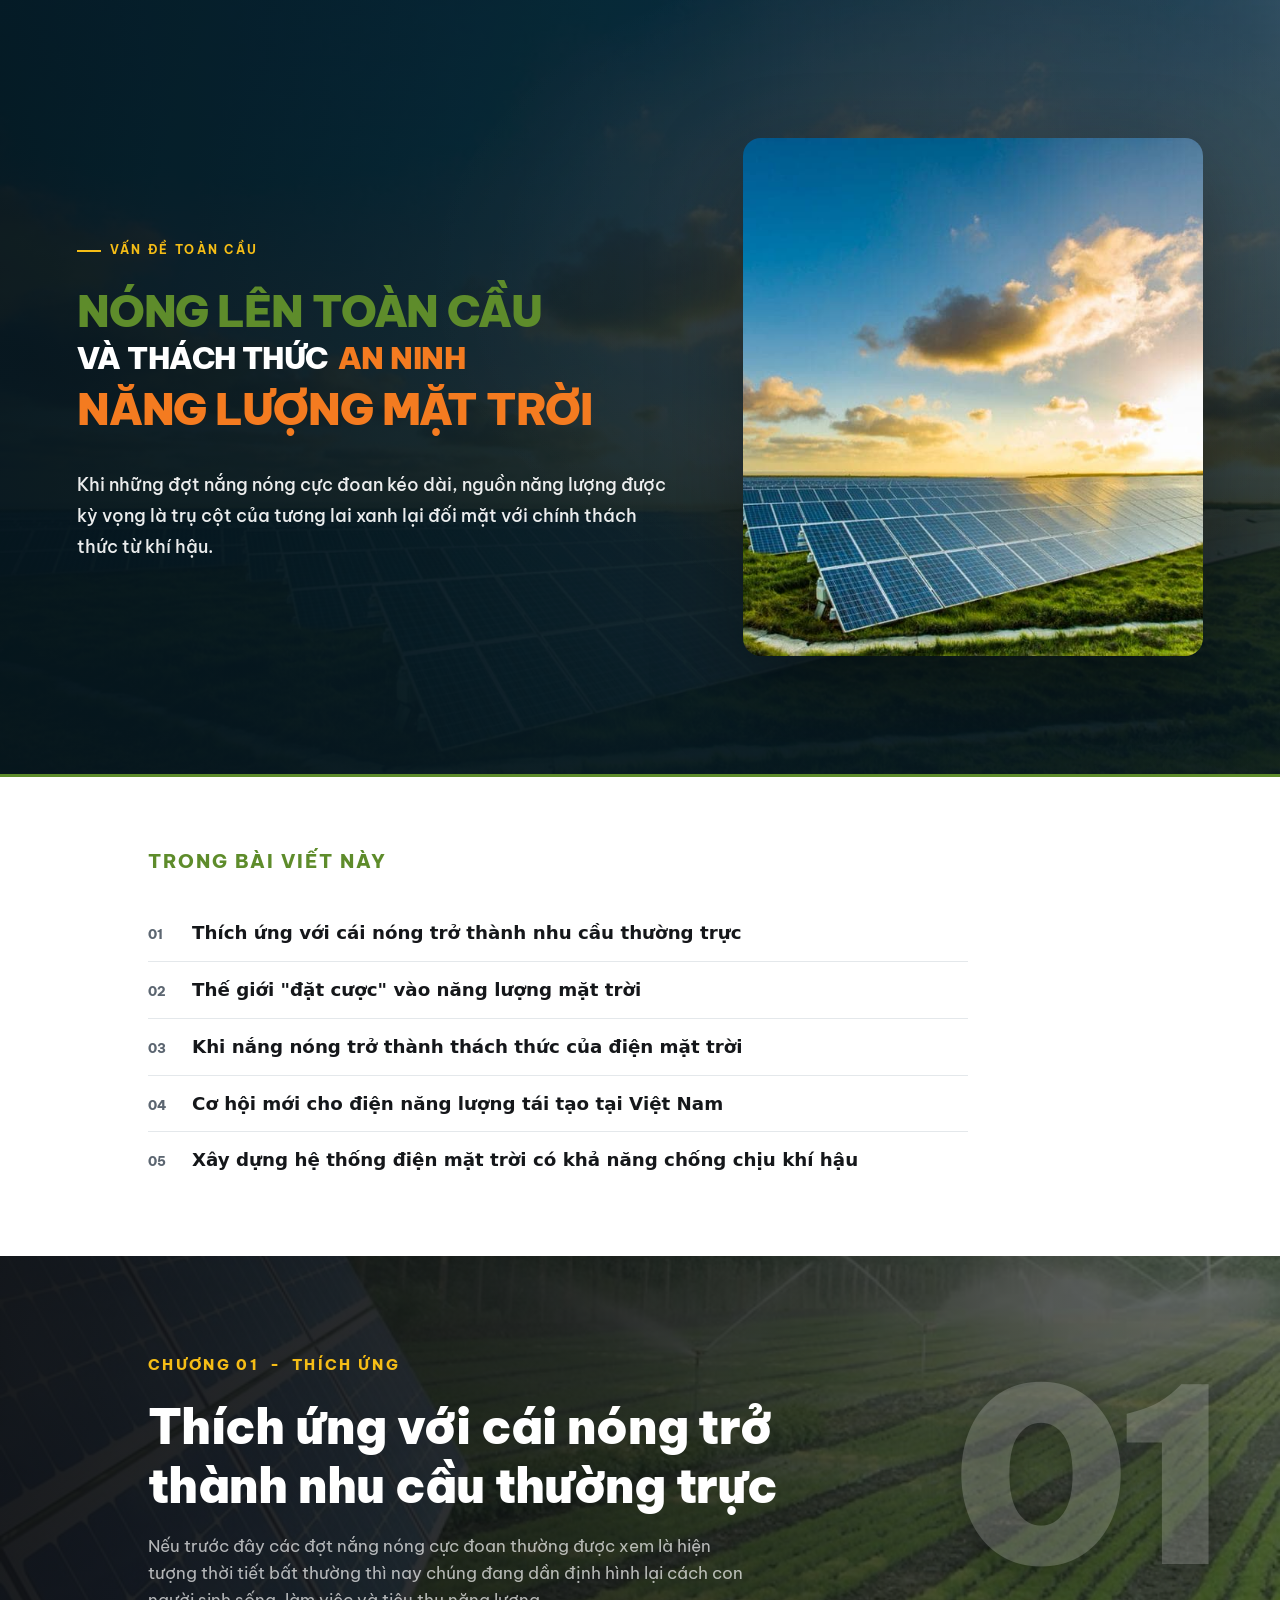
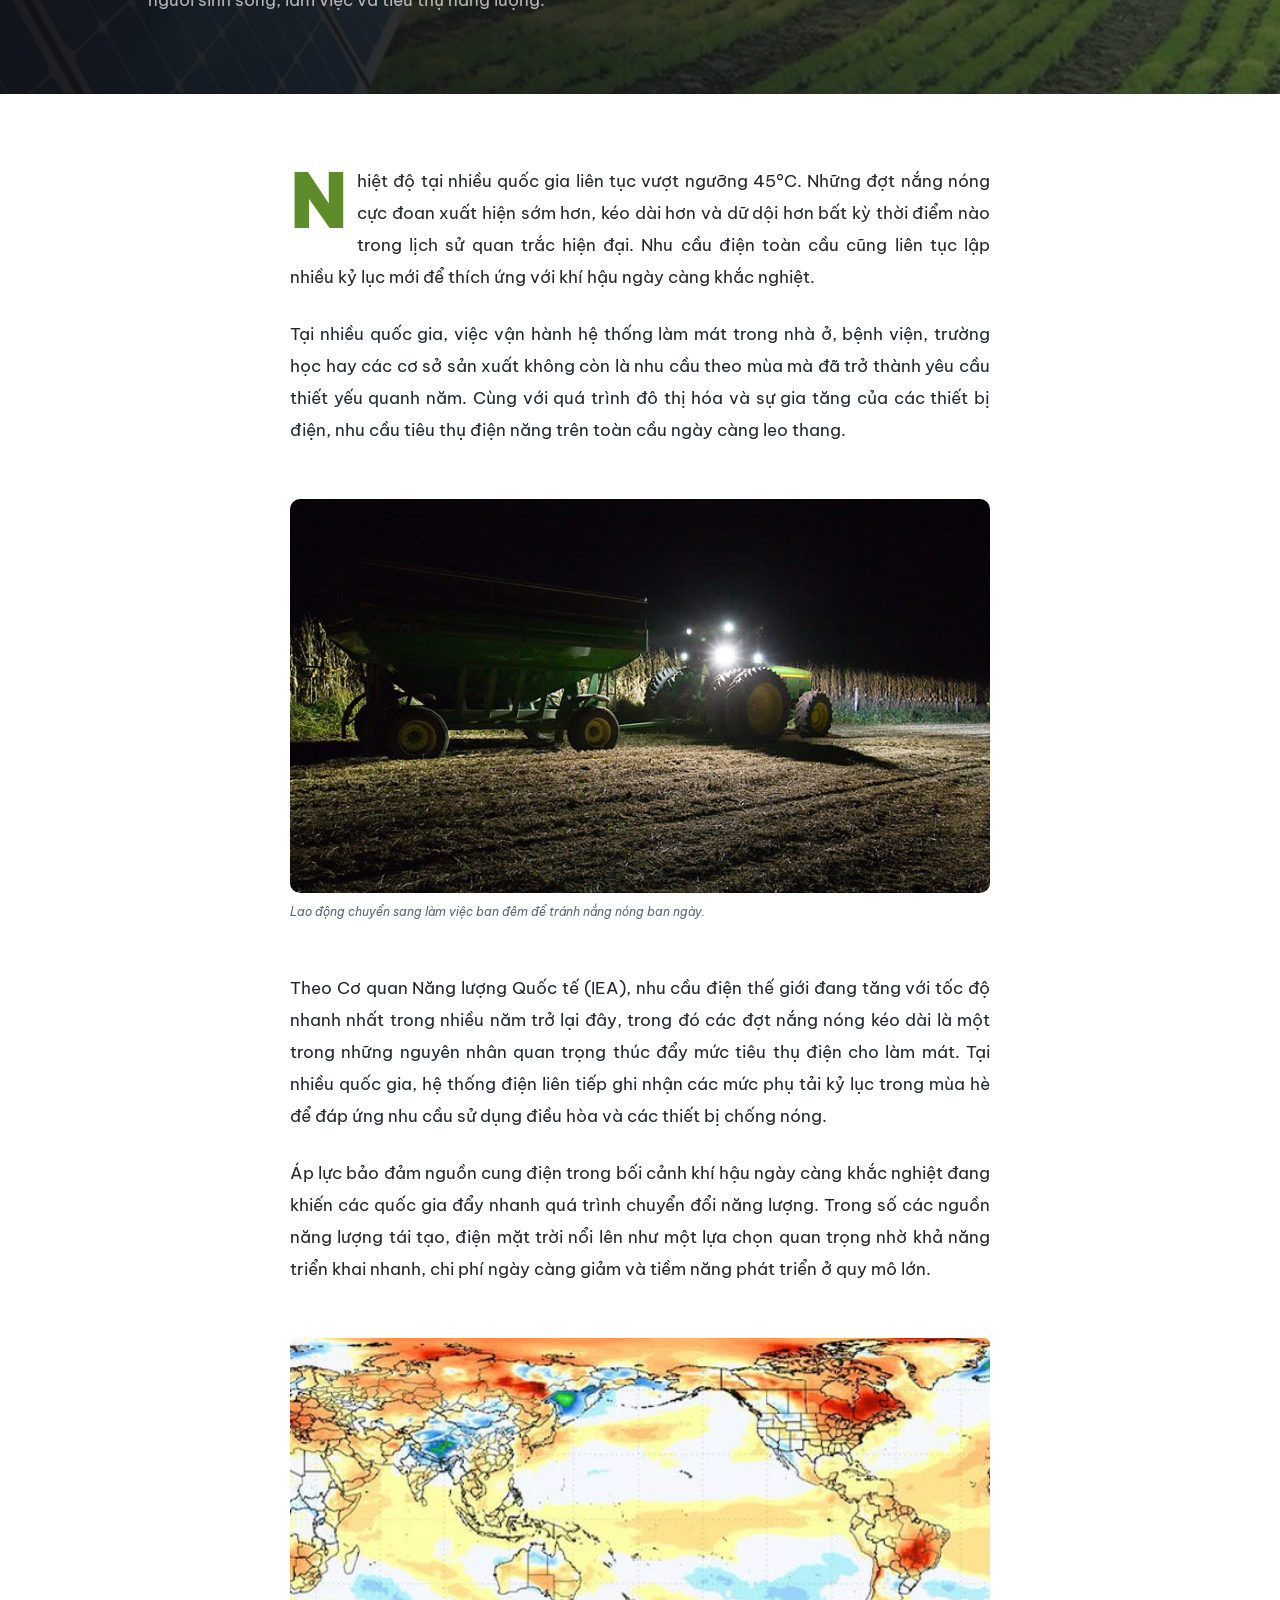
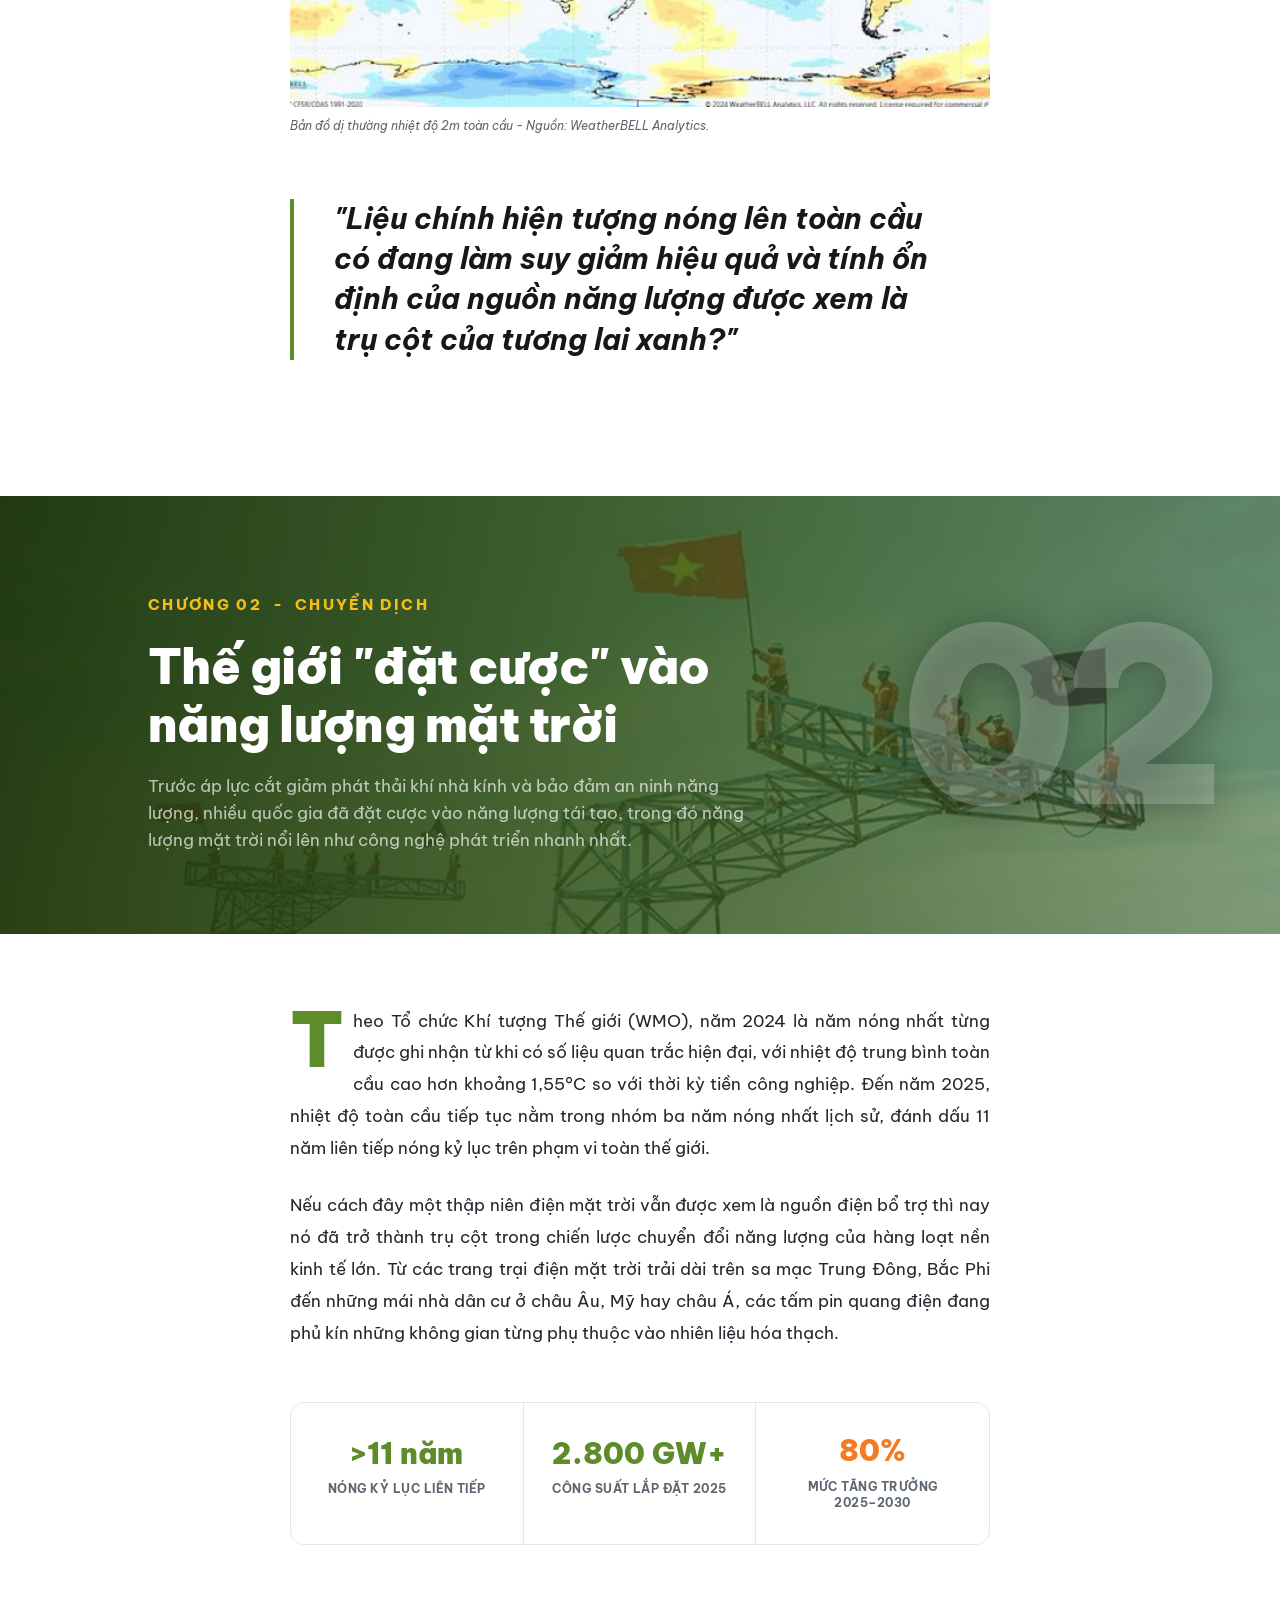
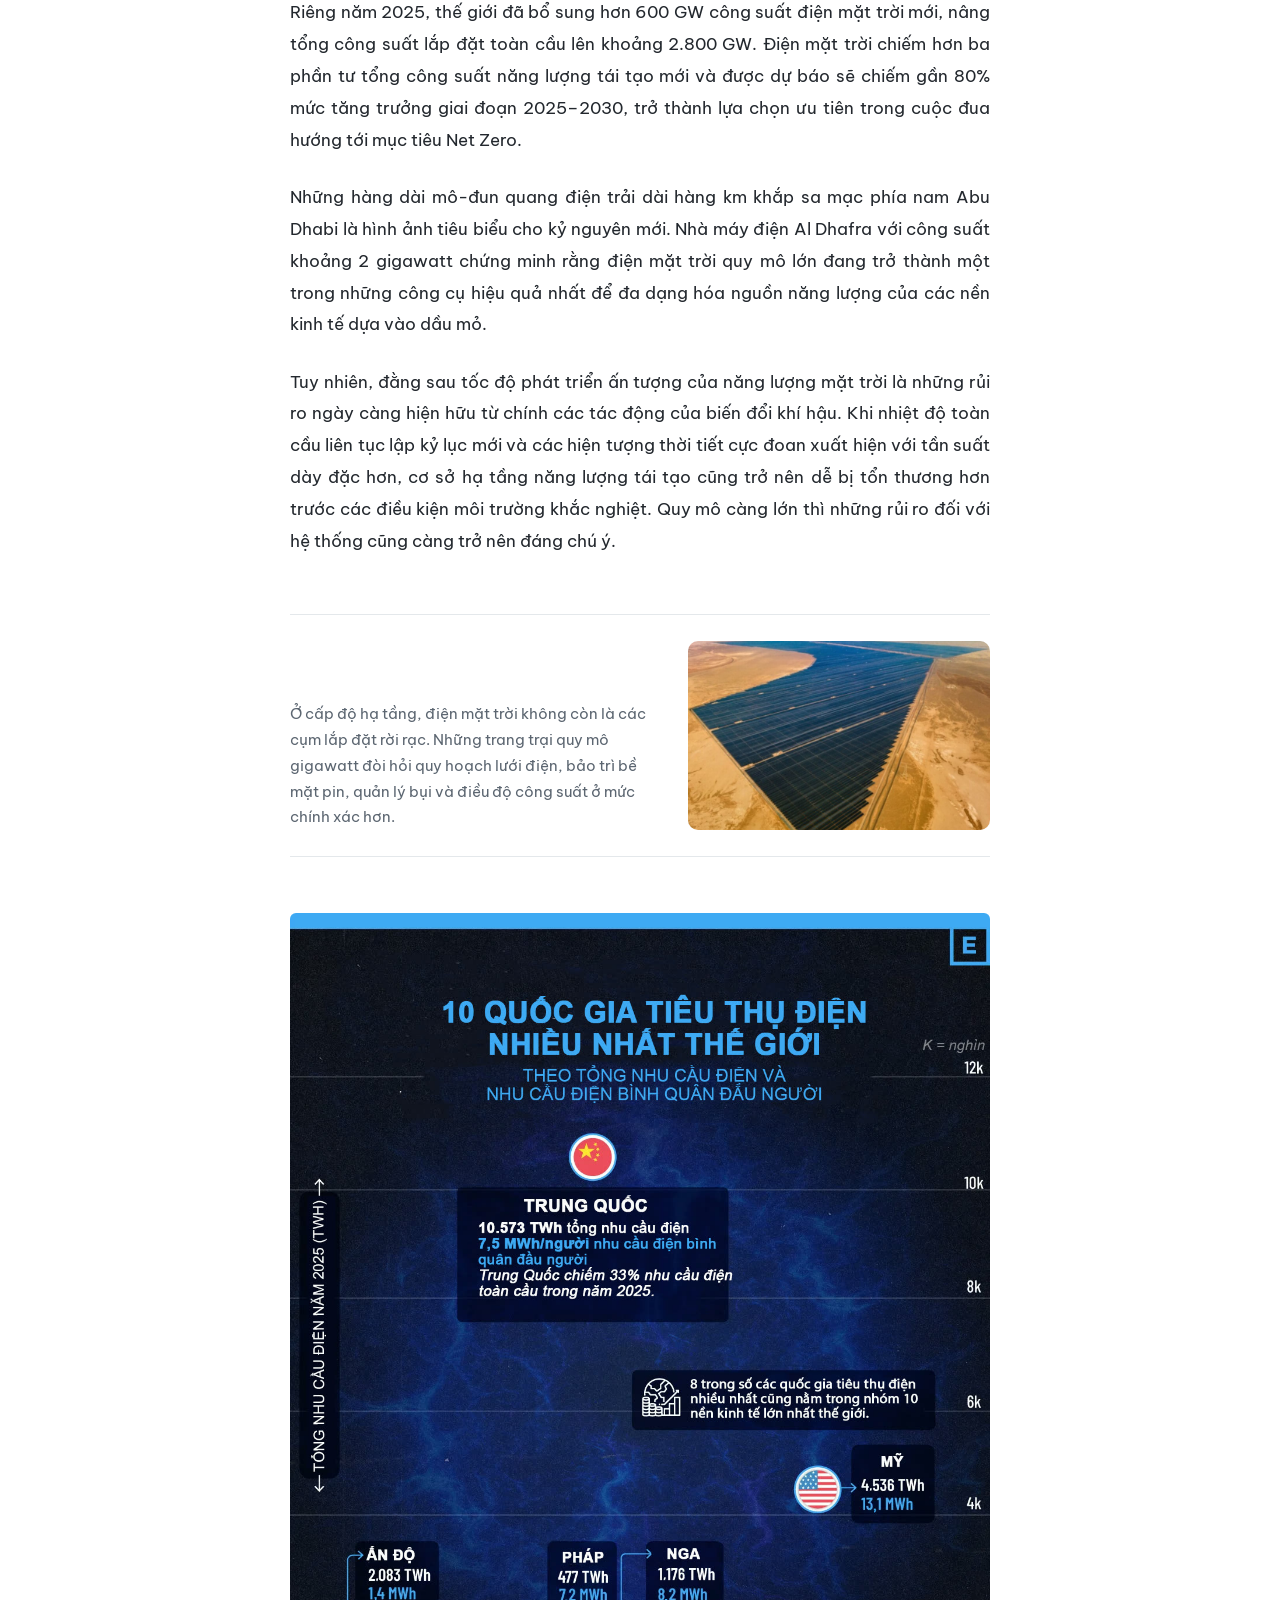
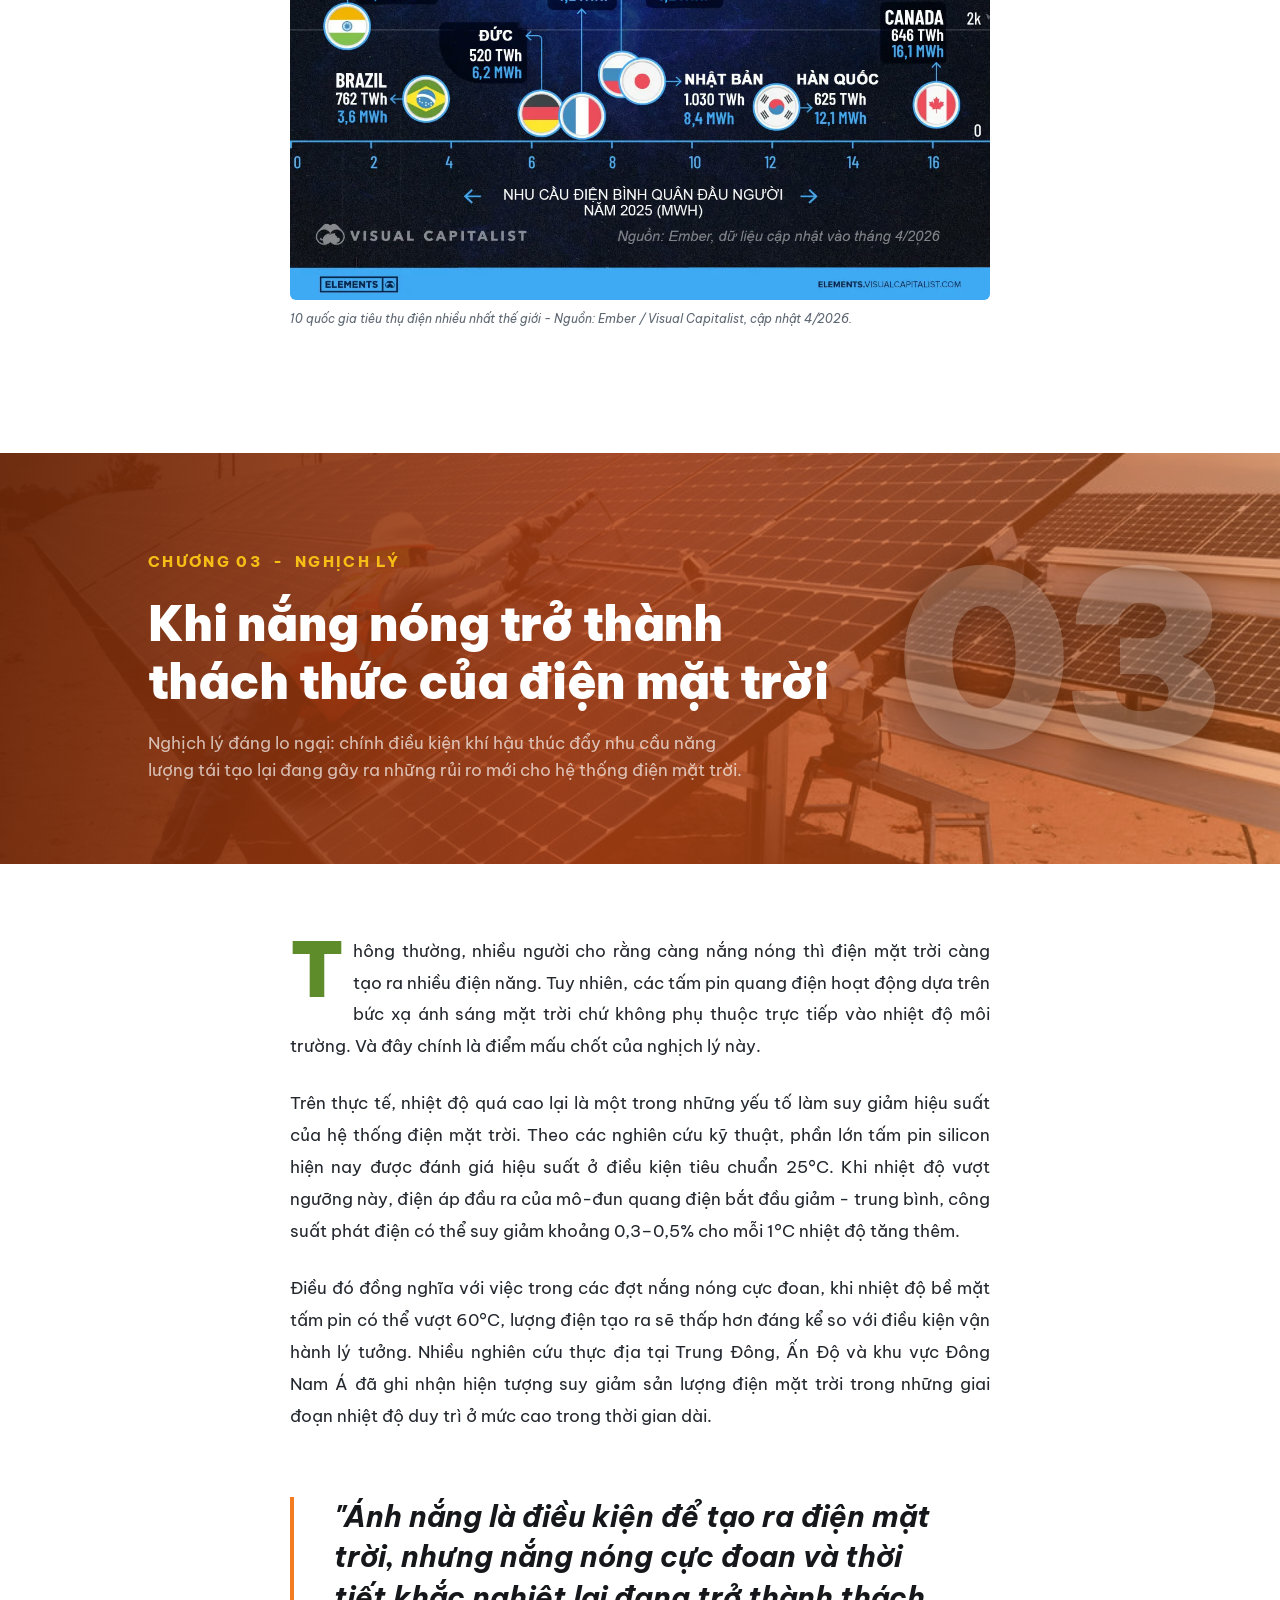
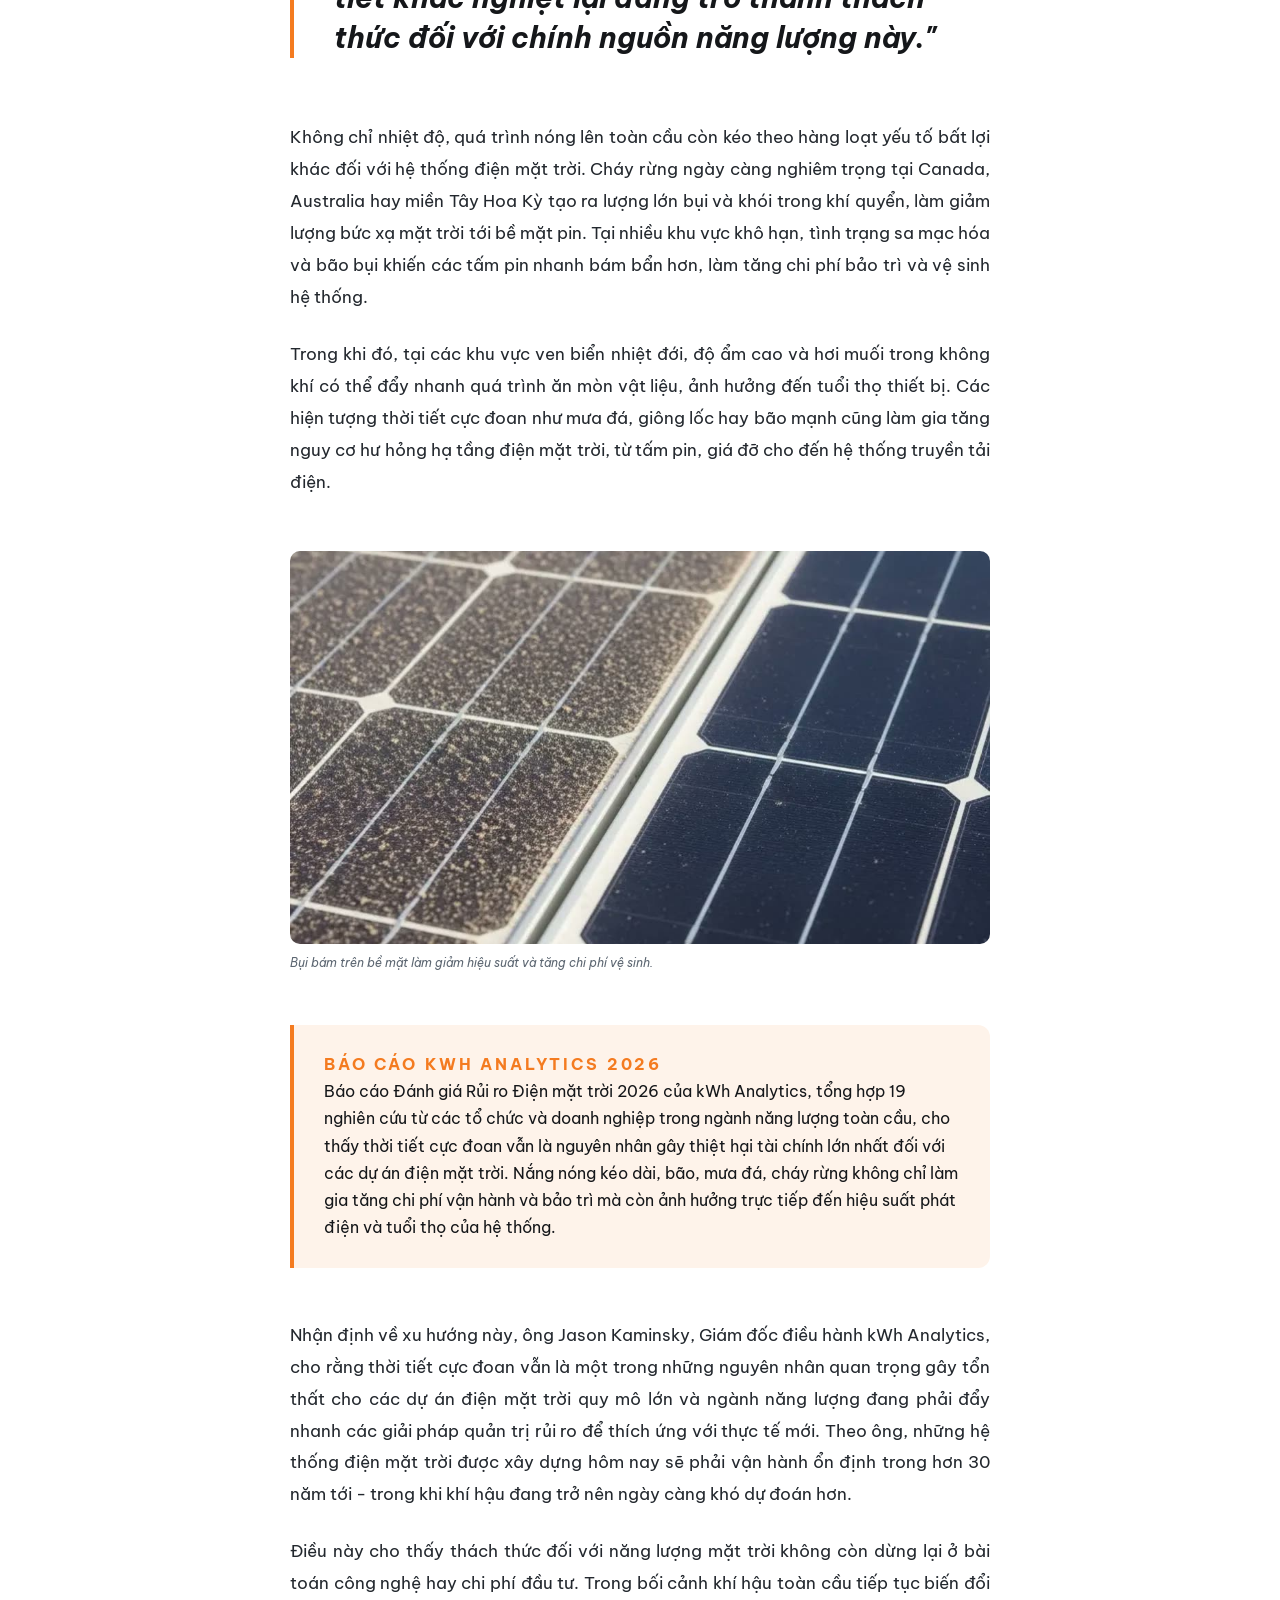
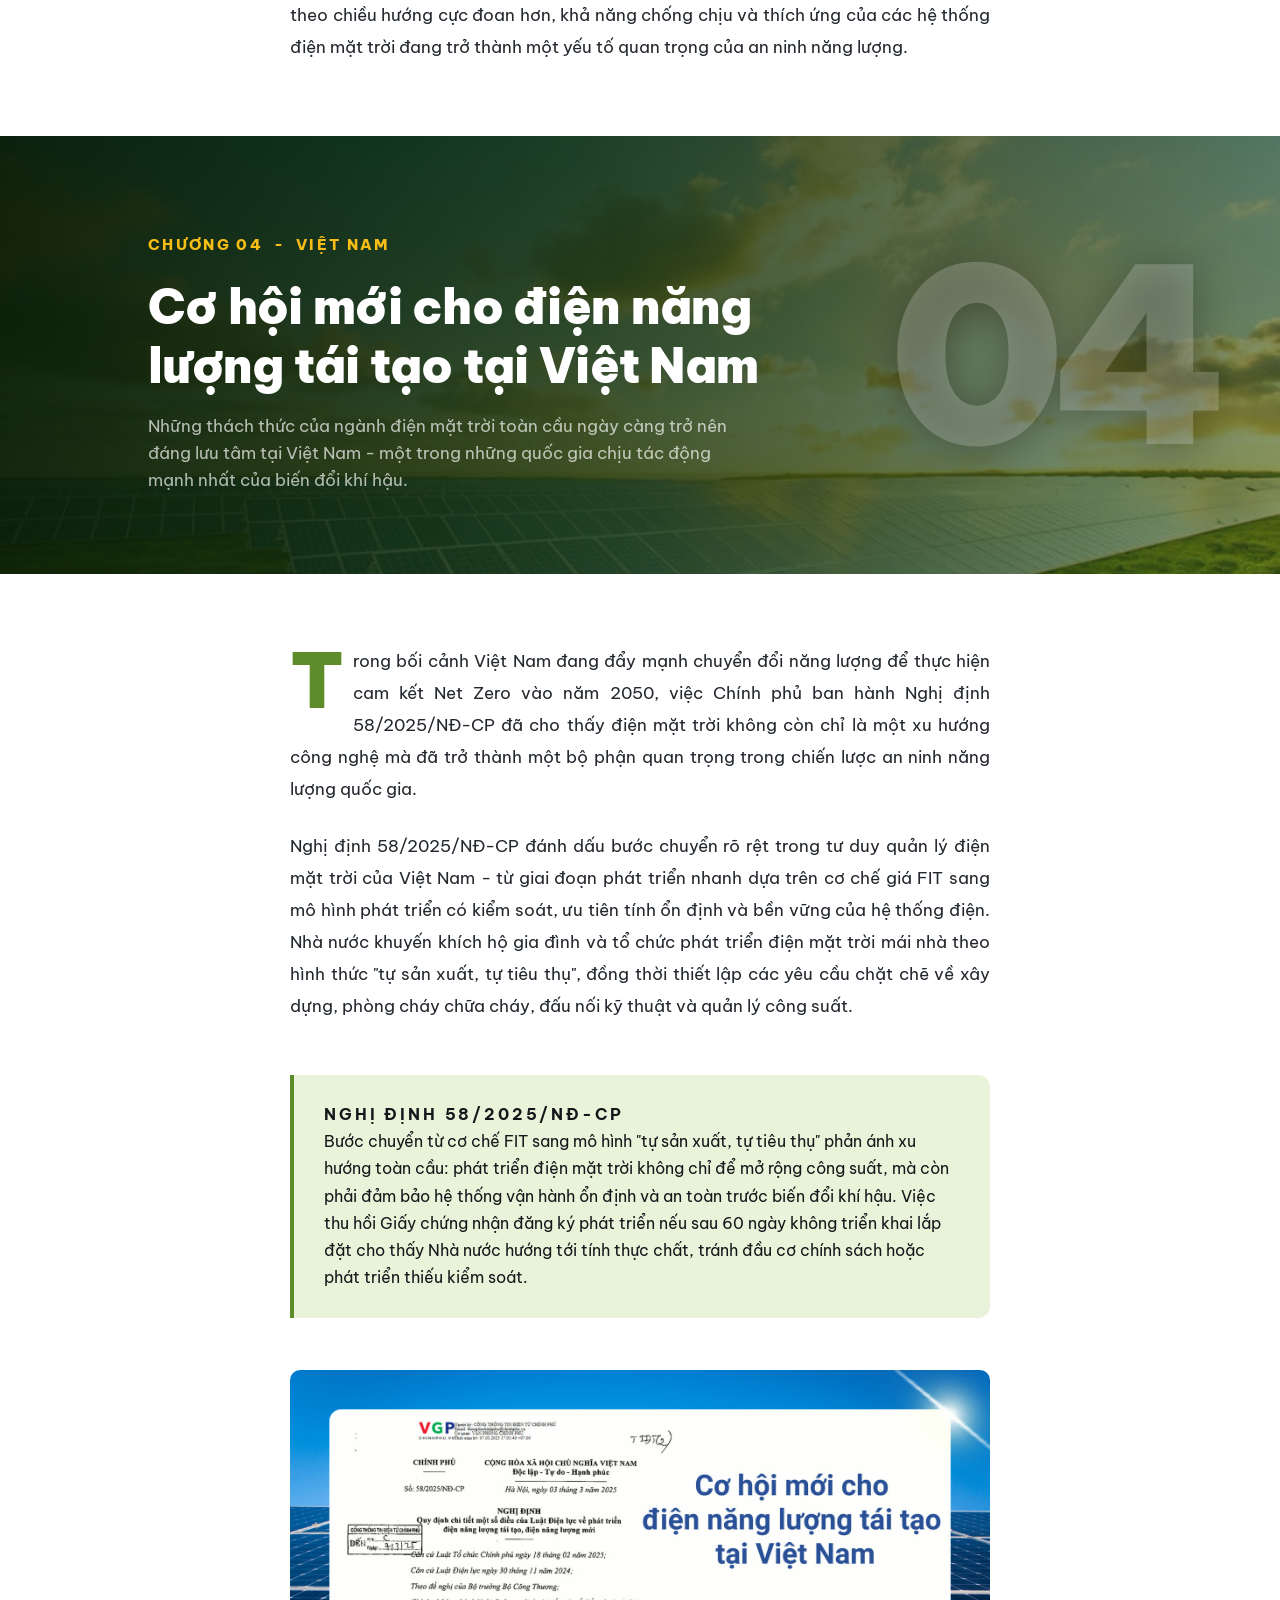
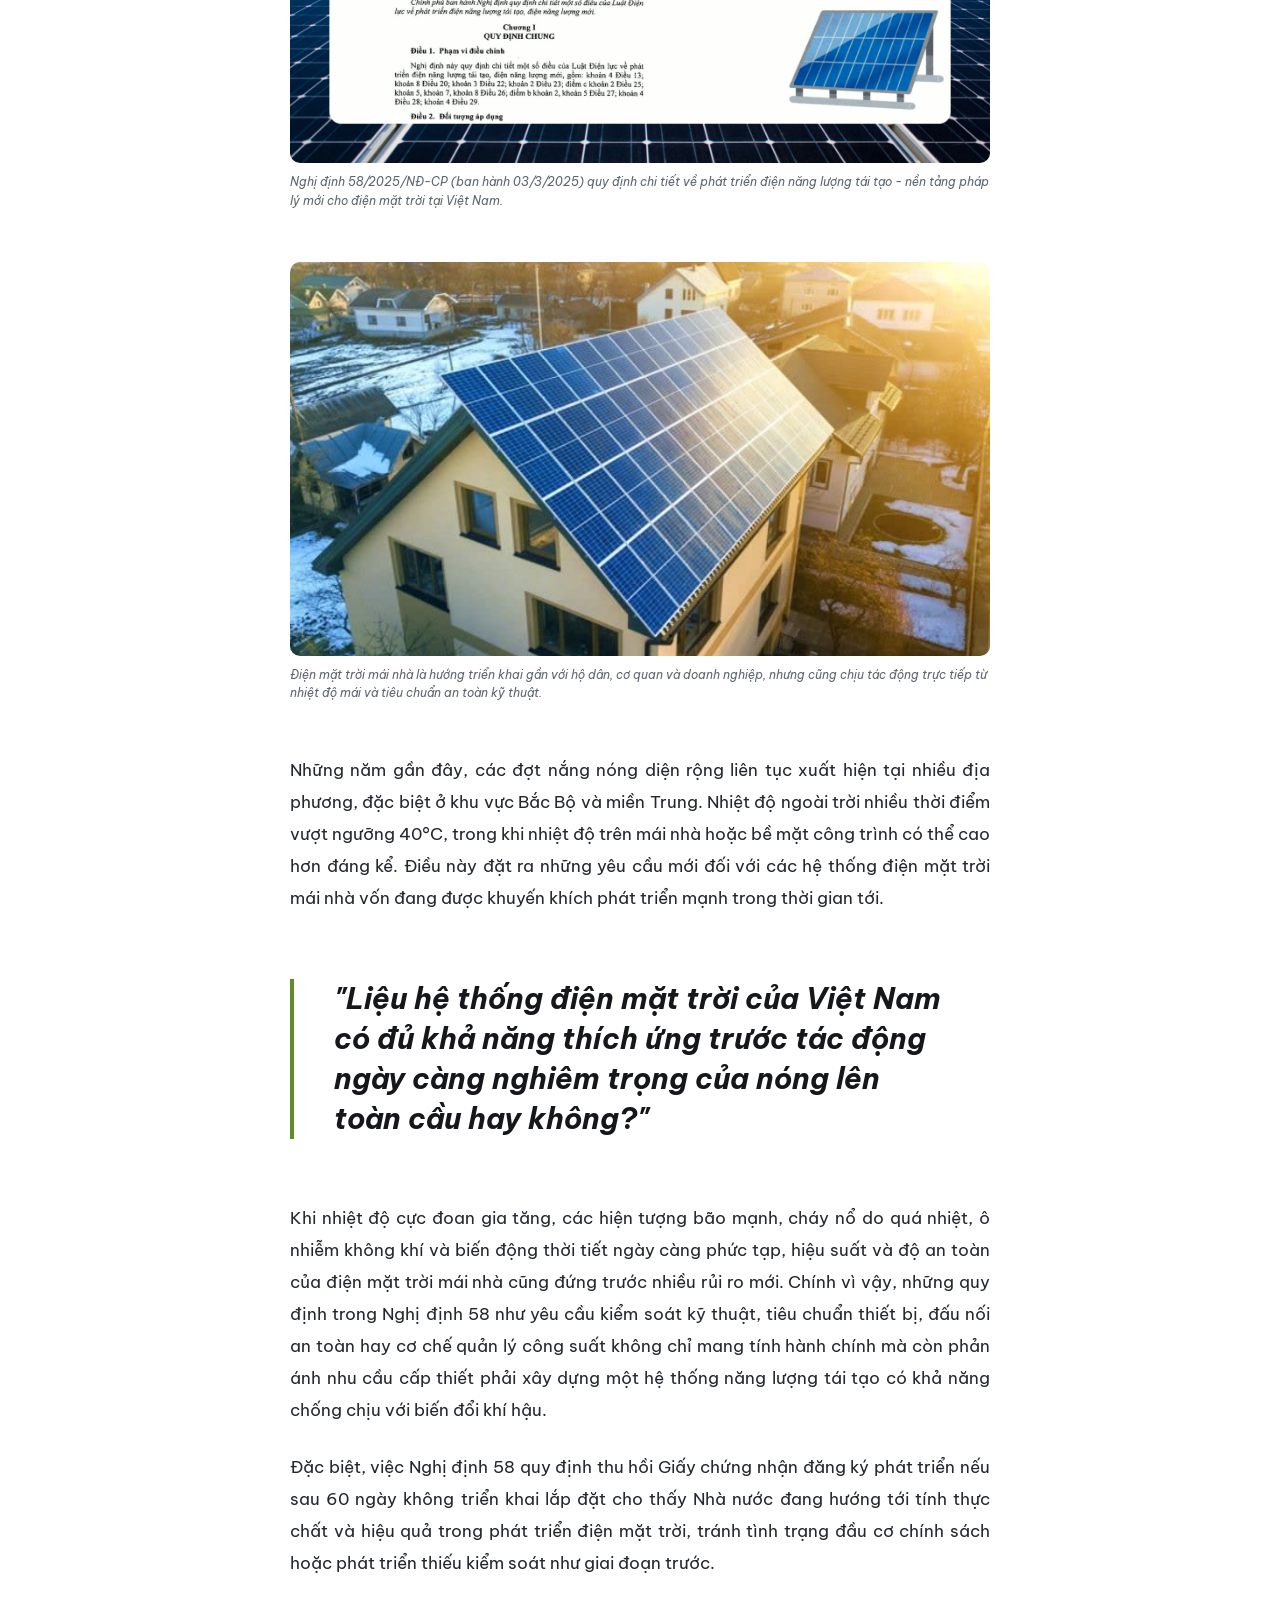
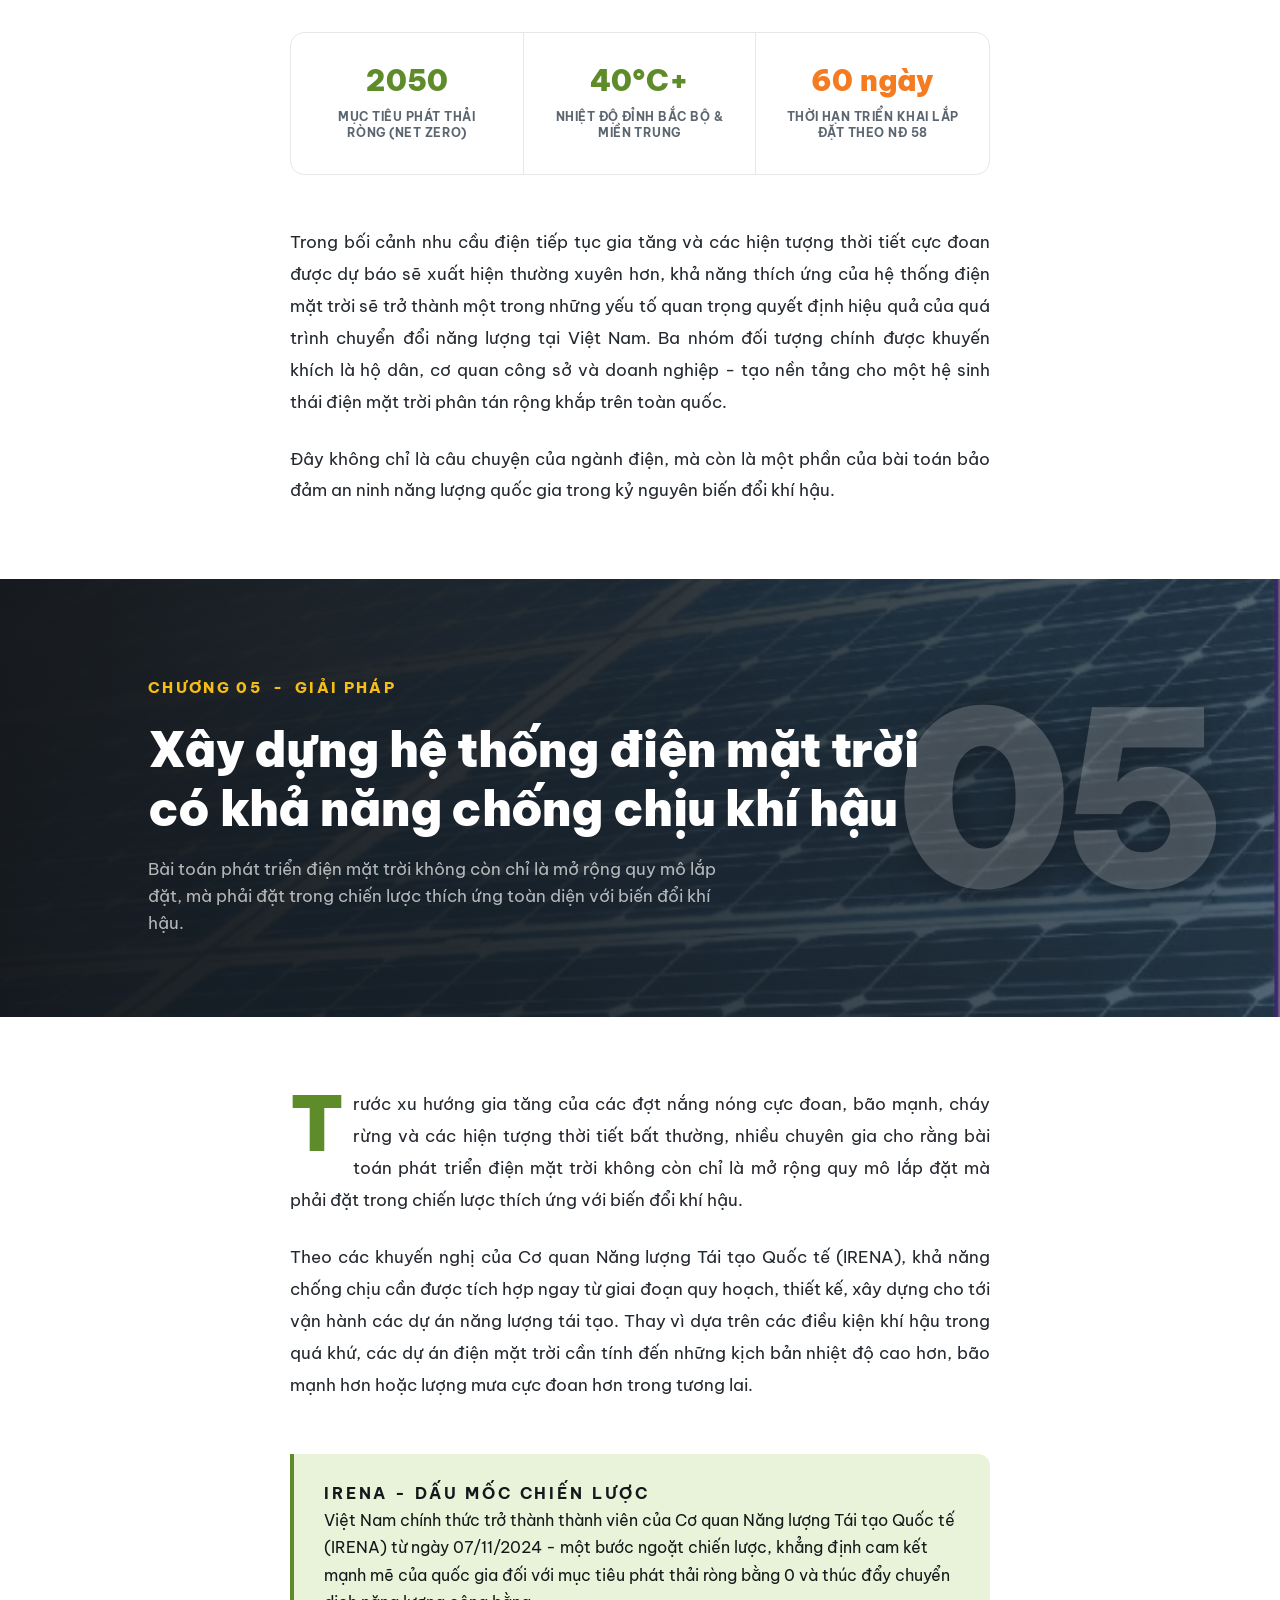
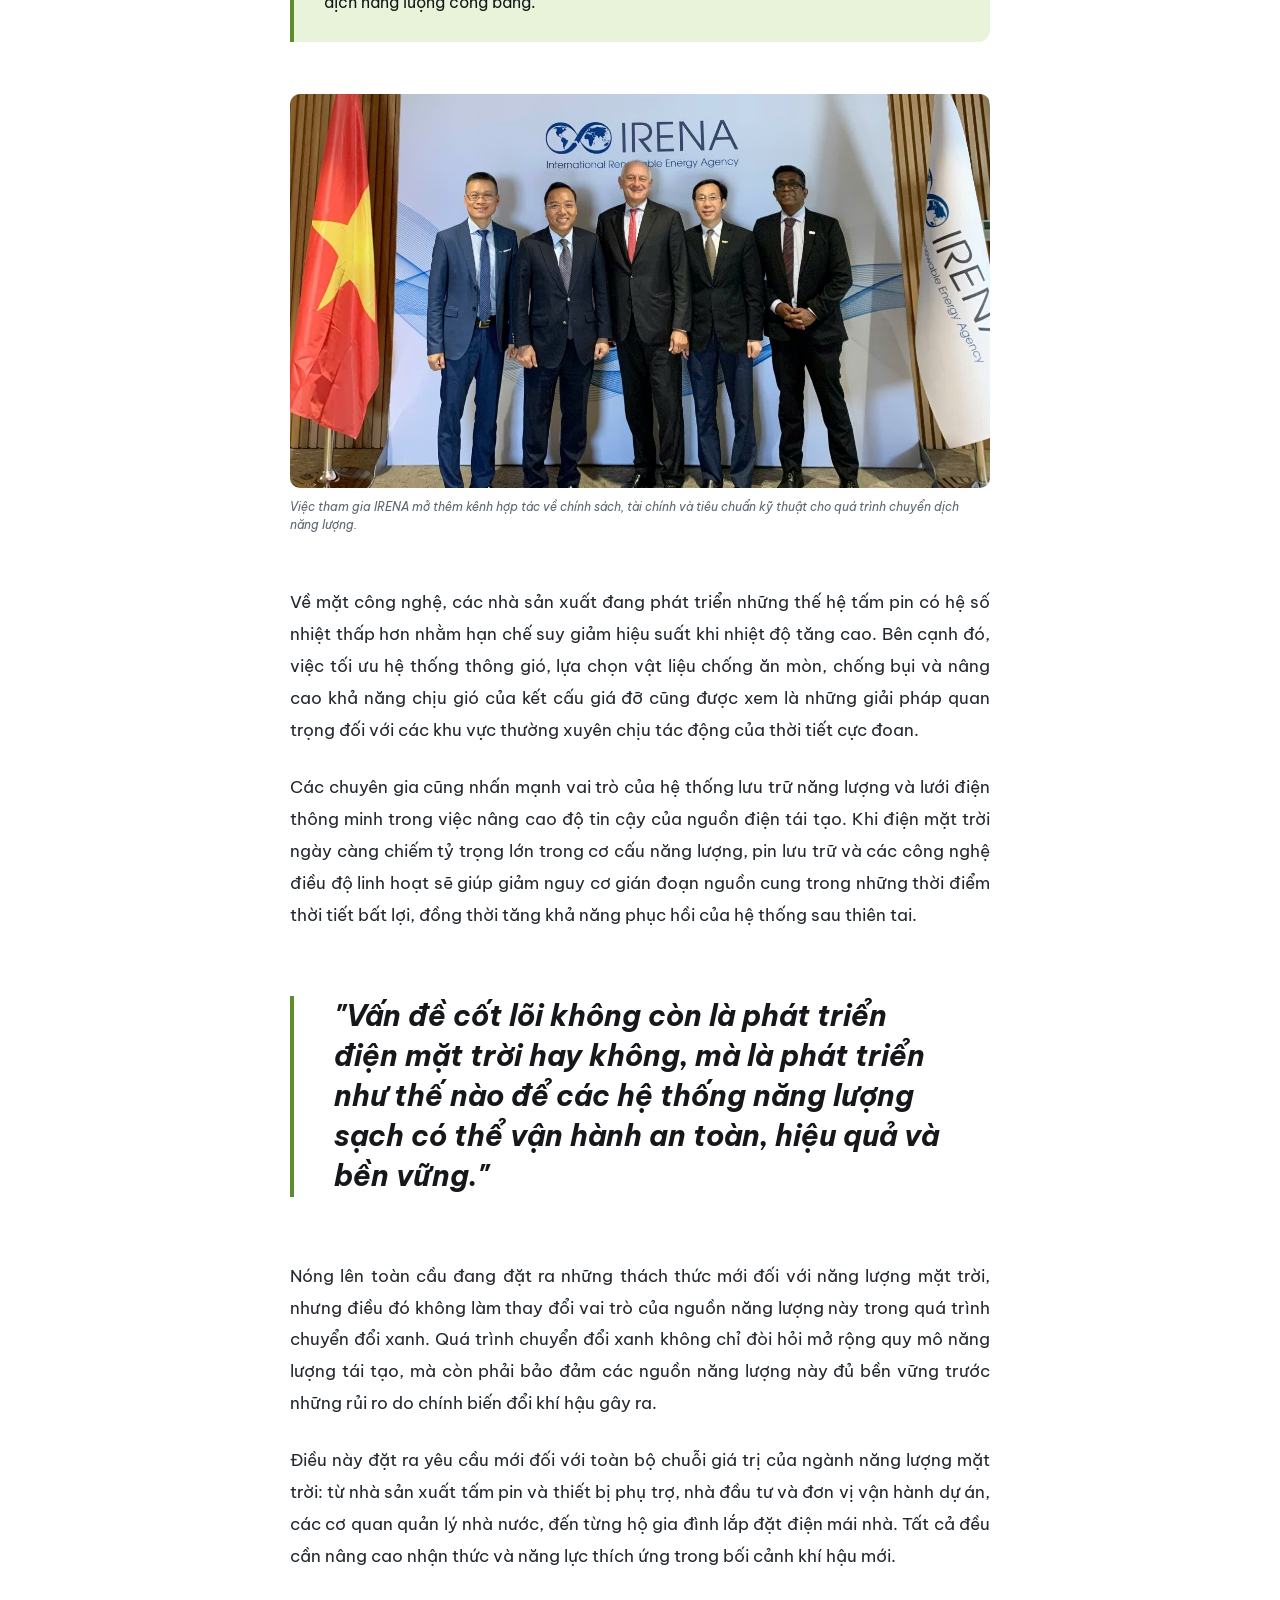
==== commit 1923dd06: "Redesign mega story: chapter bg images, optimized assets, leaner layout - Add themed background imag" ====
--- a/index.html
+++ b/index.html
@@ -4,12 +4,31 @@
   <meta charset="UTF-8">
   <meta name="viewport" content="width=device-width, initial-scale=1.0">
   <title>Nóng lên toàn cầu và thách thức an ninh năng lượng mặt trời</title>
+  <meta name="description" content="Mega story: Khi nắng nóng cực đoan kéo dài, điện mặt trời - trụ cột của tương lai xanh - lại đối mặt thách thức từ chính biến đổi khí hậu. Phân tích toàn cầu và cơ hội cho Việt Nam.">
+  <meta name="theme-color" content="#0f2934">
+  <link rel="canonical" href="https://nangluongtaitao.vercel.app/">
+
+  <!-- Open Graph / chia sẻ mạng xã hội -->
+  <meta property="og:type" content="article">
+  <meta property="og:locale" content="vi_VN">
+  <meta property="og:site_name" content="Năng lượng mặt trời">
+  <meta property="og:title" content="Nóng lên toàn cầu và thách thức an ninh năng lượng mặt trời">
+  <meta property="og:description" content="Khi nắng nóng cực đoan kéo dài, điện mặt trời - trụ cột của tương lai xanh - lại đối mặt thách thức từ chính biến đổi khí hậu.">
+  <meta property="og:url" content="https://nangluongtaitao.vercel.app/">
+  <meta property="og:image" content="https://nangluongtaitao.vercel.app/assets/img/hero-bulb-clean.jpg">
+  <meta property="og:image:width" content="800">
+  <meta property="og:image:height" content="560">
+  <meta name="twitter:card" content="summary_large_image">
+  <meta name="twitter:title" content="Nóng lên toàn cầu và thách thức an ninh năng lượng mặt trời">
+  <meta name="twitter:description" content="Khi nắng nóng cực đoan kéo dài, điện mặt trời lại đối mặt thách thức từ chính biến đổi khí hậu.">
+  <meta name="twitter:image" content="https://nangluongtaitao.vercel.app/assets/img/hero-bulb-clean.jpg">
+
   <link rel="preconnect" href="https://fonts.googleapis.com">
   <link rel="preconnect" href="https://fonts.gstatic.com" crossorigin>
   <link href="https://fonts.googleapis.com/css2?family=Be+Vietnam+Pro:ital,wght@0,300;0,400;0,500;0,600;0,700;0,800;0,900;1,400;1,700&display=swap" rel="stylesheet">
   <style>
     /* ============================================================
-       MEGA STORY — Năng lượng mặt trời
+       MEGA STORY - Năng lượng mặt trời
        ============================================================ */
     :root {
       --green:      #5e8c2b;
@@ -93,8 +112,8 @@
       margin: 0 auto;
       padding: 0 clamp(32px, 6vw, 86px);
       display: grid;
-      grid-template-columns: minmax(0, 780px) minmax(250px, 320px);
-      gap: clamp(82px, 7vw, 128px);
+      grid-template-columns: minmax(0, 760px) minmax(330px, 460px);
+      gap: clamp(48px, 5vw, 100px);
       align-items: center;
     }
     .hero-copy {
@@ -108,17 +127,17 @@
     }
     .kicker-tag::before { content: ""; width: 24px; height: 2px; background: var(--yellow); }
     .hero h1 {
-      font-size: clamp(2.1rem, 3.85vw, 4.15rem);
-      font-weight: 900; line-height: .92;
-      letter-spacing: -.032em; text-transform: uppercase;
-      color: #fff; margin-bottom: 36px;
-      max-width: 780px;
+      font-size: clamp(1.95rem, 3.35vw, 3.7rem);
+      font-weight: 900; line-height: 1.05;
+      letter-spacing: -.026em; text-transform: uppercase;
+      color: #fff; margin-bottom: 38px;
+      max-width: 860px;
     }
     .hero h1 .line {
       display: block;
       white-space: nowrap;
     }
-    .hero h1 .line + .line { margin-top: .34em; }
+    .hero h1 .line + .line { margin-top: .3em; }
     .hero h1 .line-mid {
       font-size: .7em;
       letter-spacing: -.018em;
@@ -138,11 +157,11 @@
       margin: 0;
       justify-self: end;
       align-self: center;
-      width: min(100%, 320px);
+      width: min(100%, 460px);
     }
     .hero-side img {
       width: 100%;
-      aspect-ratio: 4 / 5.35;
+      aspect-ratio: 4 / 4.5;
       object-fit: cover;
       border-radius: 18px;
       box-shadow: 0 34px 90px rgba(0,0,0,.36);
@@ -150,53 +169,61 @@
 
     /* ── TOC ── */
     .toc-band {
-      background: var(--band);
+      background: #fff;
       border-top: 3px solid var(--green);
-      padding: 44px 0;
+      padding: clamp(44px, 6vw, 68px) 0;
     }
     .toc-eyebrow {
-      font-size: .7rem; font-weight: 700; letter-spacing: .2em;
-      text-transform: uppercase; color: var(--green); margin-bottom: 22px;
-    }
-    .toc-list { list-style: none; }
+      font-size: 1.2rem; font-weight: 800; letter-spacing: .1em;
+      text-transform: uppercase; color: var(--green); margin-bottom: 26px;
+    }
+    .toc-list { list-style: none; max-width: 820px; }
     .toc-list li {
-      display: flex; align-items: baseline; gap: 14px;
-      padding: 11px 0; border-bottom: 1px solid var(--line);
+      display: flex; align-items: baseline; gap: 18px;
+      padding: 15px 0; border-bottom: 1px solid var(--line);
     }
     .toc-list li:last-child { border-bottom: none; }
-    .toc-n { font-size: .68rem; font-weight: 800; color: var(--muted); min-width: 20px; }
-    .toc-list a { font-size: .96rem; font-weight: 500; color: var(--ink); }
+    .toc-n { font-size: .82rem; font-weight: 800; color: var(--muted); min-width: 26px; }
+    .toc-list a { font-size: 1.14rem; font-weight: 600; color: var(--ink); line-height: 1.4; }
     .toc-list a:hover { color: var(--green); }
 
     /* ── CHAPTER HEADER ── */
     .ch-head {
       position: relative; overflow: hidden;
-      padding: 80px 0 64px;
-    }
-    .ch-head.dark   { background: var(--ink); }
-    .ch-head.forest { background: linear-gradient(135deg,#1c3408 0%,#2e5012 55%,#3d6318 100%); }
-    .ch-head.ember  { background: linear-gradient(135deg,#6b2708 0%,#b04010 55%,var(--orange-dk) 100%); }
-    .ch-head.deep   { background: linear-gradient(135deg,#0a1d06 0%,#1a3612 55%,#2a4f1c 100%); }
+      padding: 96px 0 80px;
+      background-color: var(--ink);
+      background-size: cover; background-position: center;
+    }
+    .ch-head::before { content: ""; position: absolute; inset: 0; z-index: 0; }
+    .ch-head.dark   { background-color: var(--ink); }
+    .ch-head.forest { background-color: #244009; }
+    .ch-head.ember  { background-color: #8a330c; }
+    .ch-head.deep   { background-color: #112a0c; }
+    .ch-head.dark::before   { background: linear-gradient(100deg, rgba(15,17,20,.96) 0%, rgba(15,17,20,.85) 46%, rgba(15,17,20,.58) 100%); }
+    .ch-head.forest::before { background: linear-gradient(100deg, rgba(28,52,8,.96) 0%, rgba(46,80,18,.85) 46%, rgba(61,99,24,.55) 100%); }
+    .ch-head.ember::before  { background: linear-gradient(100deg, rgba(107,39,8,.96) 0%, rgba(176,64,16,.84) 46%, rgba(224,104,17,.52) 100%); }
+    .ch-head.deep::before   { background: linear-gradient(100deg, rgba(10,29,6,.96) 0%, rgba(26,54,18,.85) 46%, rgba(42,79,28,.56) 100%); }
     .ch-ghost {
-      position: absolute; right: -20px; top: -24px;
-      font-size: clamp(10rem,22vw,18rem); font-weight: 900;
+      position: absolute; z-index: 1;
+      right: clamp(20px, 5vw, 88px);
+      top: 50%; transform: translateY(-50%);
+      font-size: clamp(9rem,19vw,16rem); font-weight: 900;
       line-height: 1; letter-spacing: -.05em;
-      color: rgba(255,255,255,.045);
+      color: rgba(255,255,255,.2);
+      text-shadow: 0 4px 40px rgba(0,0,0,.3);
       pointer-events: none; user-select: none;
     }
-    .ch-inner { position: relative; z-index: 1; }
+    .ch-inner { position: relative; z-index: 2; }
     .ch-eyebrow {
-      font-size: .7rem; font-weight: 700; letter-spacing: .2em;
-      text-transform: uppercase; margin-bottom: 18px;
-    }
-    .ch-head.dark   .ch-eyebrow { color: var(--yellow); }
-    .ch-head.forest .ch-eyebrow { color: rgba(255,255,255,.6); }
-    .ch-head.ember  .ch-eyebrow { color: rgba(255,255,255,.6); }
-    .ch-head.deep   .ch-eyebrow { color: var(--yellow); }
+      font-size: .92rem; font-weight: 800; letter-spacing: .16em;
+      text-transform: uppercase; margin-bottom: 20px;
+      color: var(--yellow);
+    }
     .ch-title {
-      font-size: clamp(1.9rem,4.8vw,3.4rem);
-      font-weight: 900; line-height: 1.07;
-      letter-spacing: -.018em; color: #fff; max-width: 680px;
+      font-size: clamp(1.85rem, 4vw, 3rem);
+      font-weight: 900; line-height: 1.22;
+      letter-spacing: -.015em; color: #fff;
+      max-width: 940px; text-wrap: balance;
     }
     .ch-sub {
       font-size: 1.04rem; line-height: 1.62; max-width: 600px;
@@ -206,7 +233,10 @@
     /* ── PROSE ── */
     .section      { padding: 72px 0; }
     .section-sm   { padding: 48px 0; }
-    .prose        { font-size: 1.08rem; line-height: 1.85; color: var(--text); }
+    /* gộp padding khi 2 khối section kề nhau (tránh khoảng trống đôi) */
+    .section + .section, .section + .section-sm,
+    .section-sm + .section, .section-sm + .section-sm { padding-top: 0; }
+    .prose        { font-size: 1.08rem; line-height: 1.85; color: var(--text); text-align: justify; }
     .prose p      { margin-bottom: 1.45em; }
     .prose p:last-child { margin-bottom: 0; }
     .prose strong { font-weight: 700; color: var(--ink); }
@@ -229,7 +259,6 @@
       color: var(--ink); font-style: italic; margin: 0;
     }
     .pq.amber  { border-color: var(--orange); }
-    .pq.amber p { color: var(--orange-dk); }
 
     /* ── STAT ROW ── */
     .stats {
@@ -240,18 +269,24 @@
       margin: 52px 0;
     }
     .stat {
-      padding: 30px 24px; text-align: center;
+      padding: 32px 22px; text-align: center;
       border-right: 1px solid var(--line);
+      display: flex; flex-direction: column;
+      align-items: center; justify-content: center;
     }
     .stat:last-child { border-right: none; }
     .stat-num {
-      font-size: clamp(2rem,5vw,3rem);
-      font-weight: 900; line-height: 1; color: var(--green);
+      font-size: clamp(1.35rem, 2.7vw, 1.8rem);
+      font-weight: 900; line-height: 1.1; color: var(--green);
+      white-space: nowrap;
+      display: flex; align-items: center; justify-content: center;
     }
     .stat-num.o { color: var(--orange); }
     .stat-lbl {
-      font-size: .74rem; font-weight: 700; letter-spacing: .05em;
-      text-transform: uppercase; color: var(--muted); margin-top: 8px;
+      font-size: .76rem; font-weight: 700; letter-spacing: .04em;
+      text-transform: uppercase; color: var(--muted); margin-top: 12px;
+      line-height: 1.35; min-height: 2.3em; max-width: 22ch;
+      text-align: center;
     }
 
     /* ── CALLOUT ── */
@@ -291,8 +326,9 @@
       border-radius: 0;
     }
     .fig-bleed figcaption {
-      max-width: var(--col); margin: 10px auto 0; padding: 0 28px;
-      font-style: italic;
+      max-width: var(--col); margin: 10px 0 0; padding: 0;
+      font-size: .77rem; color: var(--muted);
+      line-height: 1.5; font-style: italic; text-align: left;
     }
 
     .grid-2 { display: grid; grid-template-columns: 1fr 1fr; gap: 28px; margin: 52px 0; }
@@ -341,36 +377,51 @@
     /* ── DIVIDER ── */
     .hr { border: none; height: 1px; background: var(--line); margin: 52px 0; }
 
-    /* ── CLOSING ── */
-    .closing {
-      background: var(--ink); padding: 88px 0; text-align: center;
-    }
-    .closing .kicker { justify-content: center; color: var(--yellow); margin-bottom: 20px; }
-    .closing .kicker::before { background: var(--yellow); }
-    .closing h2 {
-      font-size: clamp(1.5rem,3.6vw,2.5rem); font-weight: 800;
-      line-height: 1.28; color: #fff; max-width: 660px; margin: 0 auto 20px;
-    }
-    .closing h2 em { color: var(--yellow); font-style: normal; }
-    .closing p { font-size: 1rem; color: rgba(255,255,255,.55); max-width: 500px; margin: 0 auto; }
-
-    /* ── FOOTER ── */
-    .site-footer {
-      background: #0d0f11;
-      border-top: 1px solid rgba(255,255,255,.06);
-      padding: 44px 0;
-    }
-    .foot-row {
-      display: flex; align-items: center; justify-content: space-between;
-      gap: 24px; flex-wrap: wrap;
-    }
-    .foot-brand {
-      display: flex; align-items: center; gap: 10px;
-      font-weight: 800; font-size: .88rem; color: #fff;
-    }
-    .foot-brand b { color: var(--green); }
-    .foot-brand i { color: var(--orange); font-style: normal; }
-    .foot-sources { font-size: .74rem; color: rgba(255,255,255,.3); max-width: 580px; line-height: 1.6; }
+    /* ── CHART / INFOGRAPHIC (object-fit: contain, không crop) ── */
+    .fig-chart { margin: 52px 0; }
+    .fig-chart .chart-frame {
+      display: flex; justify-content: center;
+    }
+    .fig-chart img {
+      width: 100%; height: auto;
+      border-radius: 6px;
+    }
+    .fig-chart figcaption {
+      font-size: .77rem; color: var(--muted); margin-top: 10px;
+      line-height: 1.5; font-style: italic; text-align: left;
+    }
+
+    /* ── ANCHOR OFFSET ── */
+    section[id], div[id] { scroll-margin-top: 18px; }
+
+    /* ── TOC ACTIVE ── */
+    .toc-list a.active { color: var(--green); font-weight: 700; }
+    .toc-list a.active::before {
+      content: "›"; margin-right: 6px; color: var(--orange); font-weight: 800;
+    }
+
+    /* ── BACK TO TOP ── */
+    #to-top {
+      position: fixed; right: 22px; bottom: 22px; z-index: 99;
+      width: 46px; height: 46px; border-radius: 50%;
+      border: none; cursor: pointer;
+      background: var(--green); color: #fff;
+      display: grid; place-items: center;
+      box-shadow: 0 8px 24px rgba(0,0,0,.22);
+      opacity: 0; transform: translateY(16px) scale(.9);
+      transition: opacity .3s, transform .3s, background .2s;
+      pointer-events: none;
+    }
+    #to-top.show { opacity: 1; transform: none; pointer-events: auto; }
+    #to-top:hover { background: var(--green-dk); }
+    #to-top svg { width: 20px; height: 20px; }
+    @media (prefers-reduced-motion: reduce) {
+      html { scroll-behavior: auto; }
+      #to-top { transition: opacity .2s; }
+    }
+    @media (max-width: 600px) {
+      #to-top { right: 14px; bottom: 14px; width: 42px; height: 42px; }
+    }
 
     /* ── RESPONSIVE ── */
     @media (max-width: 900px) {
@@ -385,6 +436,7 @@
     }
     @media (max-width: 760px) {
       .hero-inner { padding: 0 20px; }
+      .hero h1 .line { white-space: normal; }
       .col, .wide { padding: 0 20px; }
       .pq { padding: 0 20px; margin: 44px 0; }
       .grid-2 { grid-template-columns: 1fr; }
@@ -422,14 +474,14 @@
       <p class="hero-deck">Khi những đợt nắng nóng cực đoan kéo dài, nguồn năng lượng được kỳ vọng là trụ cột của tương lai xanh lại đối mặt với chính thách thức từ khí hậu.</p>
     </div>
     <figure class="hero-side">
-      <img src="assets/img/hero-bulb.jpg" alt="Bóng đèn với hình ảnh tấm pin mặt trời và cây xanh bên trong">
+      <img src="assets/img/solar-sunset.jpg" decoding="async" fetchpriority="high" alt="Cánh đồng tấm pin mặt trời lúc hoàng hôn">
     </figure>
   </div>
 </section>
 
 <!-- ═══════════════════ MỤC LỤC ═══════════════════ -->
 <div class="toc-band" id="muc-luc">
-  <div class="col">
+  <div class="wide">
     <p class="toc-eyebrow">Trong bài viết này</p>
     <ul class="toc-list">
       <li><span class="toc-n">01</span><a href="#s01">Thích ứng với cái nóng trở thành nhu cầu thường trực</a></li>
@@ -443,10 +495,10 @@
 
 <!-- ═══════════════════ CHƯƠNG 01 ═══════════════════ -->
 <section id="s01" data-ch="Thích ứng">
-  <div class="ch-head dark">
+  <div class="ch-head dark" style="background-image:url('assets/img/sprinkler-solar.jpg')">
     <div class="ch-ghost">01</div>
     <div class="wide ch-inner">
-      <p class="ch-eyebrow">Chương 01 &nbsp;—&nbsp; Thích ứng</p>
+      <p class="ch-eyebrow">Chương 01 &nbsp;-&nbsp; Thích ứng</p>
       <h2 class="ch-title">Thích ứng với cái nóng trở thành nhu cầu thường trực</h2>
       <p class="ch-sub">Nếu trước đây các đợt nắng nóng cực đoan thường được xem là hiện tượng thời tiết bất thường thì nay chúng đang dần định hình lại cách con người sinh sống, làm việc và tiêu thụ năng lượng.</p>
     </div>
@@ -457,30 +509,24 @@
       <p class="drop">Nhiệt độ tại nhiều quốc gia liên tục vượt ngưỡng 45°C. Những đợt nắng nóng cực đoan xuất hiện sớm hơn, kéo dài hơn và dữ dội hơn bất kỳ thời điểm nào trong lịch sử quan trắc hiện đại. Nhu cầu điện toàn cầu cũng liên tục lập nhiều kỷ lục mới để thích ứng với khí hậu ngày càng khắc nghiệt.</p>
       <p>Tại nhiều quốc gia, việc vận hành hệ thống làm mát trong nhà ở, bệnh viện, trường học hay các cơ sở sản xuất không còn là nhu cầu theo mùa mà đã trở thành yêu cầu thiết yếu quanh năm. Cùng với quá trình đô thị hóa và sự gia tăng của các thiết bị điện, nhu cầu tiêu thụ điện năng trên toàn cầu ngày càng leo thang.</p>
     </div>
-  </div>
-
-  <figure class="fig-bleed">
-    <img src="assets/img/sprinkler-solar.jpg" alt="Hệ thống tưới tiêu bên cạnh cánh đồng pin mặt trời">
-    <figcaption>Mô hình agrivoltaic — kết hợp nông nghiệp và điện mặt trời — đang phát triển như một giải pháp thích ứng khí hậu.</figcaption>
-  </figure>
-
-  <div class="section-sm col">
-    <div class="grid-2">
-      <figure>
-        <img src="assets/img/night-farm.jpg" alt="Người dân làm việc ngoài đồng vào ban đêm">
-        <figcaption>Lao động chuyển sang làm việc ban đêm để tránh nắng nóng ban ngày.</figcaption>
-      </figure>
-      <figure>
-        <img src="assets/img/temp-map.jpg" alt="Bản đồ dị thường nhiệt độ bề mặt toàn cầu">
-        <figcaption>Bản đồ dị thường nhiệt độ 2m toàn cầu — Nguồn: WeatherBELL Analytics.</figcaption>
-      </figure>
-    </div>
+
+    <figure class="fig">
+      <img src="assets/img/night-farm.jpg" loading="lazy" decoding="async" alt="Người dân làm việc ngoài đồng vào ban đêm">
+      <figcaption>Lao động chuyển sang làm việc ban đêm để tránh nắng nóng ban ngày.</figcaption>
+    </figure>
 
     <div class="prose">
       <p>Theo Cơ quan Năng lượng Quốc tế (IEA), nhu cầu điện thế giới đang tăng với tốc độ nhanh nhất trong nhiều năm trở lại đây, trong đó các đợt nắng nóng kéo dài là một trong những nguyên nhân quan trọng thúc đẩy mức tiêu thụ điện cho làm mát. Tại nhiều quốc gia, hệ thống điện liên tiếp ghi nhận các mức phụ tải kỷ lục trong mùa hè để đáp ứng nhu cầu sử dụng điều hòa và các thiết bị chống nóng.</p>
       <p>Áp lực bảo đảm nguồn cung điện trong bối cảnh khí hậu ngày càng khắc nghiệt đang khiến các quốc gia đẩy nhanh quá trình chuyển đổi năng lượng. Trong số các nguồn năng lượng tái tạo, điện mặt trời nổi lên như một lựa chọn quan trọng nhờ khả năng triển khai nhanh, chi phí ngày càng giảm và tiềm năng phát triển ở quy mô lớn.</p>
     </div>
 
+    <figure class="fig-chart">
+      <div class="chart-frame">
+        <img src="assets/img/temp-map.jpg" loading="lazy" decoding="async" alt="Bản đồ dị thường nhiệt độ bề mặt toàn cầu">
+      </div>
+      <figcaption>Bản đồ dị thường nhiệt độ 2m toàn cầu - Nguồn: WeatherBELL Analytics.</figcaption>
+    </figure>
+
     <div class="pq">
       <p>"Liệu chính hiện tượng nóng lên toàn cầu có đang làm suy giảm hiệu quả và tính ổn định của nguồn năng lượng được xem là trụ cột của tương lai xanh?"</p>
     </div>
@@ -489,10 +535,10 @@
 
 <!-- ═══════════════════ CHƯƠNG 02 ═══════════════════ -->
 <section id="s02" data-ch="Chuyển dịch">
-  <div class="ch-head forest">
+  <div class="ch-head forest" style="background-image:url('assets/img/workers-flag.jpg'); background-position: center 18%">
     <div class="ch-ghost">02</div>
     <div class="wide ch-inner">
-      <p class="ch-eyebrow">Chương 02 &nbsp;—&nbsp; Chuyển dịch</p>
+      <p class="ch-eyebrow">Chương 02 &nbsp;-&nbsp; Chuyển dịch</p>
       <h2 class="ch-title">Thế giới "đặt cược" vào năng lượng mặt trời</h2>
       <p class="ch-sub">Trước áp lực cắt giảm phát thải khí nhà kính và bảo đảm an ninh năng lượng, nhiều quốc gia đã đặt cược vào năng lượng tái tạo, trong đó năng lượng mặt trời nổi lên như công nghệ phát triển nhanh nhất.</p>
     </div>
@@ -521,38 +567,30 @@
 
     <div class="prose">
       <p>Riêng năm 2025, thế giới đã bổ sung hơn 600 GW công suất điện mặt trời mới, nâng tổng công suất lắp đặt toàn cầu lên khoảng 2.800 GW. Điện mặt trời chiếm hơn ba phần tư tổng công suất năng lượng tái tạo mới và được dự báo sẽ chiếm gần 80% mức tăng trưởng giai đoạn 2025–2030, trở thành lựa chọn ưu tiên trong cuộc đua hướng tới mục tiêu Net Zero.</p>
-    </div>
-  </div>
-
-  <figure class="fig-bleed">
-    <img src="assets/img/workers-flag.jpg" alt="Công nhân điện lực treo cờ trên cột truyền tải">
-    <figcaption>Công nhân điện lực trên hệ thống truyền tải, biểu tượng cho giai đoạn mở rộng hạ tầng năng lượng quy mô lớn.</figcaption>
-  </figure>
-
-  <div class="section-sm col">
-    <div class="prose">
       <p>Những hàng dài mô-đun quang điện trải dài hàng km khắp sa mạc phía nam Abu Dhabi là hình ảnh tiêu biểu cho kỷ nguyên mới. Nhà máy điện Al Dhafra với công suất khoảng 2 gigawatt chứng minh rằng điện mặt trời quy mô lớn đang trở thành một trong những công cụ hiệu quả nhất để đa dạng hóa nguồn năng lượng của các nền kinh tế dựa vào dầu mỏ.</p>
       <p>Tuy nhiên, đằng sau tốc độ phát triển ấn tượng của năng lượng mặt trời là những rủi ro ngày càng hiện hữu từ chính các tác động của biến đổi khí hậu. Khi nhiệt độ toàn cầu liên tục lập kỷ lục mới và các hiện tượng thời tiết cực đoan xuất hiện với tần suất dày đặc hơn, cơ sở hạ tầng năng lượng tái tạo cũng trở nên dễ bị tổn thương hơn trước các điều kiện môi trường khắc nghiệt. Quy mô càng lớn thì những rủi ro đối với hệ thống cũng càng trở nên đáng chú ý.</p>
     </div>
 
     <div class="visual-note">
       <p>Ở cấp độ hạ tầng, điện mặt trời không còn là các cụm lắp đặt rời rạc. Những trang trại quy mô gigawatt đòi hỏi quy hoạch lưới điện, bảo trì bề mặt pin, quản lý bụi và điều độ công suất ở mức chính xác hơn.</p>
-      <img src="assets/img/desert-solar.jpg" alt="Trang trại điện mặt trời quy mô lớn giữa sa mạc">
-    </div>
-
-    <figure class="fig">
-      <img src="assets/img/iea-infographic.jpg" alt="Đồ họa 10 quốc gia tiêu thụ điện nhiều nhất thế giới">
-      <figcaption>10 quốc gia tiêu thụ điện nhiều nhất thế giới — Nguồn: Ember / Visual Capitalist, cập nhật 4/2026.</figcaption>
+      <img src="assets/img/desert-solar.jpg" loading="lazy" decoding="async" alt="Trang trại điện mặt trời quy mô lớn giữa sa mạc">
+    </div>
+
+    <figure class="fig-chart tall">
+      <div class="chart-frame">
+        <img src="assets/img/iea-infographic.jpg" loading="lazy" decoding="async" alt="Đồ họa 10 quốc gia tiêu thụ điện nhiều nhất thế giới">
+      </div>
+      <figcaption>10 quốc gia tiêu thụ điện nhiều nhất thế giới - Nguồn: Ember / Visual Capitalist, cập nhật 4/2026.</figcaption>
     </figure>
   </div>
 </section>
 
 <!-- ═══════════════════ CHƯƠNG 03 ═══════════════════ -->
 <section id="s03" data-ch="Nghịch lý">
-  <div class="ch-head ember">
+  <div class="ch-head ember" style="background-image:url('assets/img/dam-bao-tuoi-tho-pin.jpg')">
     <div class="ch-ghost">03</div>
     <div class="wide ch-inner">
-      <p class="ch-eyebrow">Chương 03 &nbsp;—&nbsp; Nghịch lý</p>
+      <p class="ch-eyebrow">Chương 03 &nbsp;-&nbsp; Nghịch lý</p>
       <h2 class="ch-title">Khi nắng nóng trở thành thách thức của điện mặt trời</h2>
       <p class="ch-sub">Nghịch lý đáng lo ngại: chính điều kiện khí hậu thúc đẩy nhu cầu năng lượng tái tạo lại đang gây ra những rủi ro mới cho hệ thống điện mặt trời.</p>
     </div>
@@ -561,7 +599,7 @@
   <div class="section col">
     <div class="prose">
       <p class="drop">Thông thường, nhiều người cho rằng càng nắng nóng thì điện mặt trời càng tạo ra nhiều điện năng. Tuy nhiên, các tấm pin quang điện hoạt động dựa trên bức xạ ánh sáng mặt trời chứ không phụ thuộc trực tiếp vào nhiệt độ môi trường. Và đây chính là điểm mấu chốt của nghịch lý này.</p>
-      <p>Trên thực tế, nhiệt độ quá cao lại là một trong những yếu tố làm suy giảm hiệu suất của hệ thống điện mặt trời. Theo các nghiên cứu kỹ thuật, phần lớn tấm pin silicon hiện nay được đánh giá hiệu suất ở điều kiện tiêu chuẩn 25°C. Khi nhiệt độ vượt ngưỡng này, điện áp đầu ra của mô-đun quang điện bắt đầu giảm — trung bình, công suất phát điện có thể suy giảm khoảng 0,3–0,5% cho mỗi 1°C nhiệt độ tăng thêm.</p>
+      <p>Trên thực tế, nhiệt độ quá cao lại là một trong những yếu tố làm suy giảm hiệu suất của hệ thống điện mặt trời. Theo các nghiên cứu kỹ thuật, phần lớn tấm pin silicon hiện nay được đánh giá hiệu suất ở điều kiện tiêu chuẩn 25°C. Khi nhiệt độ vượt ngưỡng này, điện áp đầu ra của mô-đun quang điện bắt đầu giảm - trung bình, công suất phát điện có thể suy giảm khoảng 0,3–0,5% cho mỗi 1°C nhiệt độ tăng thêm.</p>
       <p>Điều đó đồng nghĩa với việc trong các đợt nắng nóng cực đoan, khi nhiệt độ bề mặt tấm pin có thể vượt 60°C, lượng điện tạo ra sẽ thấp hơn đáng kể so với điều kiện vận hành lý tưởng. Nhiều nghiên cứu thực địa tại Trung Đông, Ấn Độ và khu vực Đông Nam Á đã ghi nhận hiện tượng suy giảm sản lượng điện mặt trời trong những giai đoạn nhiệt độ duy trì ở mức cao trong thời gian dài.</p>
     </div>
 
@@ -574,16 +612,10 @@
       <p>Trong khi đó, tại các khu vực ven biển nhiệt đới, độ ẩm cao và hơi muối trong không khí có thể đẩy nhanh quá trình ăn mòn vật liệu, ảnh hưởng đến tuổi thọ thiết bị. Các hiện tượng thời tiết cực đoan như mưa đá, giông lốc hay bão mạnh cũng làm gia tăng nguy cơ hư hỏng hạ tầng điện mặt trời, từ tấm pin, giá đỡ cho đến hệ thống truyền tải điện.</p>
     </div>
 
-    <div class="grid-2">
-      <figure>
-        <img src="assets/img/rooftop-solar.jpg" alt="Tấm pin mặt trời lắp trên mái nhà dân cư">
-        <figcaption>Điện mặt trời mái nhà ngày càng phổ biến tại khu dân cư.</figcaption>
-      </figure>
-      <figure>
-        <img src="assets/img/panel-closeup.jpg" alt="Cận cảnh bề mặt tấm pin mặt trời bám bụi">
-        <figcaption>Bụi bám trên bề mặt làm giảm hiệu suất và tăng chi phí vệ sinh.</figcaption>
-      </figure>
-    </div>
+    <figure class="fig">
+      <img src="assets/img/panel-closeup.jpg" loading="lazy" decoding="async" alt="Cận cảnh bề mặt tấm pin mặt trời bám bụi">
+      <figcaption>Bụi bám trên bề mặt làm giảm hiệu suất và tăng chi phí vệ sinh.</figcaption>
+    </figure>
 
     <div class="callout amber">
       <p class="callout-lbl">Báo cáo kWh Analytics 2026</p>
@@ -591,7 +623,7 @@
     </div>
 
     <div class="prose">
-      <p>Nhận định về xu hướng này, ông Jason Kaminsky, Giám đốc điều hành kWh Analytics, cho rằng thời tiết cực đoan vẫn là một trong những nguyên nhân quan trọng gây tổn thất cho các dự án điện mặt trời quy mô lớn và ngành năng lượng đang phải đẩy nhanh các giải pháp quản trị rủi ro để thích ứng với thực tế mới. Theo ông, những hệ thống điện mặt trời được xây dựng hôm nay sẽ phải vận hành ổn định trong hơn 30 năm tới — trong khi khí hậu đang trở nên ngày càng khó dự đoán hơn.</p>
+      <p>Nhận định về xu hướng này, ông Jason Kaminsky, Giám đốc điều hành kWh Analytics, cho rằng thời tiết cực đoan vẫn là một trong những nguyên nhân quan trọng gây tổn thất cho các dự án điện mặt trời quy mô lớn và ngành năng lượng đang phải đẩy nhanh các giải pháp quản trị rủi ro để thích ứng với thực tế mới. Theo ông, những hệ thống điện mặt trời được xây dựng hôm nay sẽ phải vận hành ổn định trong hơn 30 năm tới - trong khi khí hậu đang trở nên ngày càng khó dự đoán hơn.</p>
       <p>Điều này cho thấy thách thức đối với năng lượng mặt trời không còn dừng lại ở bài toán công nghệ hay chi phí đầu tư. Trong bối cảnh khí hậu toàn cầu tiếp tục biến đổi theo chiều hướng cực đoan hơn, khả năng chống chịu và thích ứng của các hệ thống điện mặt trời đang trở thành một yếu tố quan trọng của an ninh năng lượng.</p>
     </div>
   </div>
@@ -599,19 +631,19 @@
 
 <!-- ═══════════════════ CHƯƠNG 04 ═══════════════════ -->
 <section id="s04" data-ch="Việt Nam">
-  <div class="ch-head deep">
+  <div class="ch-head deep" style="background-image:url('assets/img/solar-sunset.jpg')">
     <div class="ch-ghost">04</div>
     <div class="wide ch-inner">
-      <p class="ch-eyebrow">Chương 04 &nbsp;—&nbsp; Việt Nam</p>
+      <p class="ch-eyebrow">Chương 04 &nbsp;-&nbsp; Việt Nam</p>
       <h2 class="ch-title">Cơ hội mới cho điện năng lượng tái tạo tại Việt Nam</h2>
-      <p class="ch-sub">Những thách thức của ngành điện mặt trời toàn cầu ngày càng trở nên đáng lưu tâm tại Việt Nam — một trong những quốc gia chịu tác động mạnh nhất của biến đổi khí hậu.</p>
+      <p class="ch-sub">Những thách thức của ngành điện mặt trời toàn cầu ngày càng trở nên đáng lưu tâm tại Việt Nam - một trong những quốc gia chịu tác động mạnh nhất của biến đổi khí hậu.</p>
     </div>
   </div>
 
   <div class="section col">
     <div class="prose">
       <p class="drop">Trong bối cảnh Việt Nam đang đẩy mạnh chuyển đổi năng lượng để thực hiện cam kết Net Zero vào năm 2050, việc Chính phủ ban hành Nghị định 58/2025/NĐ-CP đã cho thấy điện mặt trời không còn chỉ là một xu hướng công nghệ mà đã trở thành một bộ phận quan trọng trong chiến lược an ninh năng lượng quốc gia.</p>
-      <p>Nghị định 58/2025/NĐ-CP đánh dấu bước chuyển rõ rệt trong tư duy quản lý điện mặt trời của Việt Nam — từ giai đoạn phát triển nhanh dựa trên cơ chế giá FIT sang mô hình phát triển có kiểm soát, ưu tiên tính ổn định và bền vững của hệ thống điện. Nhà nước khuyến khích hộ gia đình và tổ chức phát triển điện mặt trời mái nhà theo hình thức "tự sản xuất, tự tiêu thụ", đồng thời thiết lập các yêu cầu chặt chẽ về xây dựng, phòng cháy chữa cháy, đấu nối kỹ thuật và quản lý công suất.</p>
+      <p>Nghị định 58/2025/NĐ-CP đánh dấu bước chuyển rõ rệt trong tư duy quản lý điện mặt trời của Việt Nam - từ giai đoạn phát triển nhanh dựa trên cơ chế giá FIT sang mô hình phát triển có kiểm soát, ưu tiên tính ổn định và bền vững của hệ thống điện. Nhà nước khuyến khích hộ gia đình và tổ chức phát triển điện mặt trời mái nhà theo hình thức "tự sản xuất, tự tiêu thụ", đồng thời thiết lập các yêu cầu chặt chẽ về xây dựng, phòng cháy chữa cháy, đấu nối kỹ thuật và quản lý công suất.</p>
     </div>
 
     <div class="callout">
@@ -619,16 +651,15 @@
       <p>Bước chuyển từ cơ chế FIT sang mô hình "tự sản xuất, tự tiêu thụ" phản ánh xu hướng toàn cầu: phát triển điện mặt trời không chỉ để mở rộng công suất, mà còn phải đảm bảo hệ thống vận hành ổn định và an toàn trước biến đổi khí hậu. Việc thu hồi Giấy chứng nhận đăng ký phát triển nếu sau 60 ngày không triển khai lắp đặt cho thấy Nhà nước hướng tới tính thực chất, tránh đầu cơ chính sách hoặc phát triển thiếu kiểm soát.</p>
     </div>
 
-    <div class="grid-2">
-      <figure>
-        <img src="assets/img/rooftop-solar.jpg" alt="Tấm pin mặt trời lắp trên mái nhà dân cư">
-        <figcaption>Điện mặt trời mái nhà là hướng triển khai gần với hộ dân, cơ quan và doanh nghiệp, nhưng cũng chịu tác động trực tiếp từ nhiệt độ mái và tiêu chuẩn an toàn kỹ thuật.</figcaption>
-      </figure>
-      <figure>
-        <img src="assets/img/solar-sunset.jpg" alt="Cánh đồng điện mặt trời lúc hoàng hôn">
-        <figcaption>Các cụm điện mặt trời mặt đất cần được quy hoạch cùng hạ tầng truyền tải, lưu trữ và phương án bảo trì trong điều kiện nắng nóng kéo dài.</figcaption>
-      </figure>
-    </div>
+    <figure class="fig">
+      <img src="assets/img/co-hoi-moi.jpg" loading="lazy" decoding="async" alt="Nghị định 58/2025/NĐ-CP về phát triển điện năng lượng tái tạo tại Việt Nam">
+      <figcaption>Nghị định 58/2025/NĐ-CP (ban hành 03/3/2025) quy định chi tiết về phát triển điện năng lượng tái tạo - nền tảng pháp lý mới cho điện mặt trời tại Việt Nam.</figcaption>
+    </figure>
+
+    <figure class="fig">
+      <img src="assets/img/rooftop-solar.jpg" loading="lazy" decoding="async" alt="Tấm pin mặt trời lắp trên mái nhà dân cư">
+      <figcaption>Điện mặt trời mái nhà là hướng triển khai gần với hộ dân, cơ quan và doanh nghiệp, nhưng cũng chịu tác động trực tiếp từ nhiệt độ mái và tiêu chuẩn an toàn kỹ thuật.</figcaption>
+    </figure>
 
     <div class="prose">
       <p>Những năm gần đây, các đợt nắng nóng diện rộng liên tục xuất hiện tại nhiều địa phương, đặc biệt ở khu vực Bắc Bộ và miền Trung. Nhiệt độ ngoài trời nhiều thời điểm vượt ngưỡng 40°C, trong khi nhiệt độ trên mái nhà hoặc bề mặt công trình có thể cao hơn đáng kể. Điều này đặt ra những yêu cầu mới đối với các hệ thống điện mặt trời mái nhà vốn đang được khuyến khích phát triển mạnh trong thời gian tới.</p>
@@ -645,8 +676,8 @@
 
     <div class="stats">
       <div class="stat">
-        <div class="stat-num">Net Zero</div>
-        <div class="stat-lbl">Mục tiêu phát thải ròng 2050</div>
+        <div class="stat-num">2050</div>
+        <div class="stat-lbl">Mục tiêu phát thải ròng (Net Zero)</div>
       </div>
       <div class="stat">
         <div class="stat-num">40°C+</div>
@@ -659,7 +690,7 @@
     </div>
 
     <div class="prose">
-      <p>Trong bối cảnh nhu cầu điện tiếp tục gia tăng và các hiện tượng thời tiết cực đoan được dự báo sẽ xuất hiện thường xuyên hơn, khả năng thích ứng của hệ thống điện mặt trời sẽ trở thành một trong những yếu tố quan trọng quyết định hiệu quả của quá trình chuyển đổi năng lượng tại Việt Nam. Ba nhóm đối tượng chính được khuyến khích là hộ dân, cơ quan công sở và doanh nghiệp — tạo nền tảng cho một hệ sinh thái điện mặt trời phân tán rộng khắp trên toàn quốc.</p>
+      <p>Trong bối cảnh nhu cầu điện tiếp tục gia tăng và các hiện tượng thời tiết cực đoan được dự báo sẽ xuất hiện thường xuyên hơn, khả năng thích ứng của hệ thống điện mặt trời sẽ trở thành một trong những yếu tố quan trọng quyết định hiệu quả của quá trình chuyển đổi năng lượng tại Việt Nam. Ba nhóm đối tượng chính được khuyến khích là hộ dân, cơ quan công sở và doanh nghiệp - tạo nền tảng cho một hệ sinh thái điện mặt trời phân tán rộng khắp trên toàn quốc.</p>
       <p>Đây không chỉ là câu chuyện của ngành điện, mà còn là một phần của bài toán bảo đảm an ninh năng lượng quốc gia trong kỷ nguyên biến đổi khí hậu.</p>
     </div>
   </div>
@@ -667,10 +698,10 @@
 
 <!-- ═══════════════════ CHƯƠNG 05 ═══════════════════ -->
 <section id="s05" data-ch="Giải pháp">
-  <div class="ch-head dark">
+  <div class="ch-head dark" style="background-image:url('assets/img/hero-panels.jpg')">
     <div class="ch-ghost">05</div>
     <div class="wide ch-inner">
-      <p class="ch-eyebrow" style="color:var(--yellow)">Chương 05 &nbsp;—&nbsp; Giải pháp</p>
+      <p class="ch-eyebrow" style="color:var(--yellow)">Chương 05 &nbsp;-&nbsp; Giải pháp</p>
       <h2 class="ch-title">Xây dựng hệ thống điện mặt trời có khả năng chống chịu khí hậu</h2>
       <p class="ch-sub">Bài toán phát triển điện mặt trời không còn chỉ là mở rộng quy mô lắp đặt, mà phải đặt trong chiến lược thích ứng toàn diện với biến đổi khí hậu.</p>
     </div>
@@ -683,12 +714,12 @@
     </div>
 
     <div class="callout">
-      <p class="callout-lbl">IRENA — Dấu mốc chiến lược</p>
-      <p>Việt Nam chính thức trở thành thành viên của Cơ quan Năng lượng Tái tạo Quốc tế (IRENA) từ ngày 07/11/2024 — một bước ngoặt chiến lược, khẳng định cam kết mạnh mẽ của quốc gia đối với mục tiêu phát thải ròng bằng 0 và thúc đẩy chuyển dịch năng lượng công bằng.</p>
+      <p class="callout-lbl">IRENA - Dấu mốc chiến lược</p>
+      <p>Việt Nam chính thức trở thành thành viên của Cơ quan Năng lượng Tái tạo Quốc tế (IRENA) từ ngày 07/11/2024 - một bước ngoặt chiến lược, khẳng định cam kết mạnh mẽ của quốc gia đối với mục tiêu phát thải ròng bằng 0 và thúc đẩy chuyển dịch năng lượng công bằng.</p>
     </div>
 
     <figure class="fig">
-      <img src="assets/img/irena-meeting.jpg" alt="Việt Nam trở thành thành viên của IRENA">
+      <img src="assets/img/irena-meeting.jpg" loading="lazy" decoding="async" alt="Việt Nam trở thành thành viên của IRENA">
       <figcaption>Việc tham gia IRENA mở thêm kênh hợp tác về chính sách, tài chính và tiêu chuẩn kỹ thuật cho quá trình chuyển dịch năng lượng.</figcaption>
     </figure>
 
@@ -697,17 +728,6 @@
       <p>Các chuyên gia cũng nhấn mạnh vai trò của hệ thống lưu trữ năng lượng và lưới điện thông minh trong việc nâng cao độ tin cậy của nguồn điện tái tạo. Khi điện mặt trời ngày càng chiếm tỷ trọng lớn trong cơ cấu năng lượng, pin lưu trữ và các công nghệ điều độ linh hoạt sẽ giúp giảm nguy cơ gián đoạn nguồn cung trong những thời điểm thời tiết bất lợi, đồng thời tăng khả năng phục hồi của hệ thống sau thiên tai.</p>
     </div>
 
-    <div class="grid-2">
-      <figure>
-        <img src="assets/img/panel-closeup.jpg" alt="Bề mặt tấm pin mặt trời bám bụi">
-        <figcaption>Thiết kế chống bụi, chống ăn mòn và kế hoạch vệ sinh định kỳ trở thành một phần của năng lực chống chịu khí hậu.</figcaption>
-      </figure>
-      <figure>
-        <img src="assets/img/hero-panels.jpg" alt="Các hàng tấm pin mặt trời trải dài">
-        <figcaption>Hệ thống điện mặt trời bền vững cần được nhìn như một tổ hợp gồm tấm pin, lưu trữ, truyền tải và điều độ vận hành.</figcaption>
-      </figure>
-    </div>
-
     <div class="pq">
       <p>"Vấn đề cốt lõi không còn là phát triển điện mặt trời hay không, mà là phát triển như thế nào để các hệ thống năng lượng sạch có thể vận hành an toàn, hiệu quả và bền vững."</p>
     </div>
@@ -715,41 +735,57 @@
     <div class="prose">
       <p>Nóng lên toàn cầu đang đặt ra những thách thức mới đối với năng lượng mặt trời, nhưng điều đó không làm thay đổi vai trò của nguồn năng lượng này trong quá trình chuyển đổi xanh. Quá trình chuyển đổi xanh không chỉ đòi hỏi mở rộng quy mô năng lượng tái tạo, mà còn phải bảo đảm các nguồn năng lượng này đủ bền vững trước những rủi ro do chính biến đổi khí hậu gây ra.</p>
       <p>Điều này đặt ra yêu cầu mới đối với toàn bộ chuỗi giá trị của ngành năng lượng mặt trời: từ nhà sản xuất tấm pin và thiết bị phụ trợ, nhà đầu tư và đơn vị vận hành dự án, các cơ quan quản lý nhà nước, đến từng hộ gia đình lắp đặt điện mái nhà. Tất cả đều cần nâng cao nhận thức và năng lực thích ứng trong bối cảnh khí hậu mới.</p>
-      <p>Bài toán không nằm ở việc lắp thêm bao nhiêu tấm pin, mà ở việc xây dựng hệ thống điện mặt trời đủ bền bỉ trước một khí hậu ngày càng khắc nghiệt — để ánh sáng của ngày mai không bị xóa nhòa bởi chính sức nóng của hôm nay.</p>
+      <p>Bài toán không nằm ở việc lắp thêm bao nhiêu tấm pin, mà ở việc xây dựng hệ thống điện mặt trời đủ bền bỉ trước một khí hậu ngày càng khắc nghiệt - để ánh sáng của ngày mai không bị xóa nhòa bởi chính sức nóng của hôm nay.</p>
     </div>
   </div>
 </section>
 
-<!-- ═══════════════════ KẾT ═══════════════════ -->
-<div class="closing">
-  <div class="col">
-    <div class="kicker">Kết luận</div>
-    <h2>Bài toán không nằm ở việc <em>lắp thêm bao nhiêu tấm pin</em>, mà ở việc xây dựng hệ thống điện mặt trời đủ bền bỉ trước một khí hậu ngày càng khắc nghiệt.</h2>
-    <p>Quá trình chuyển đổi xanh đòi hỏi không chỉ quy mô lớn hơn, mà còn cần sự bền vững trước chính những rủi ro do biến đổi khí hậu gây ra.</p>
-  </div>
-</div>
-
-<!-- ═══════════════════ FOOTER ═══════════════════ -->
-<footer class="site-footer">
-  <div class="wide foot-row">
-    <a class="foot-brand" href="#top">
-      <span class="sun" style="width:22px;height:22px;border-radius:50%;background:radial-gradient(circle at 50% 50%,#ffe07a 0 26%,var(--yellow) 30%,var(--orange) 100%)"></span>
-      <span><b>NĂNG LƯỢNG</b> <i>MẶT TRỜI</i></span>
-    </a>
-    <p class="foot-sources">Nguồn dữ liệu &amp; hình ảnh: Cơ quan Năng lượng Quốc tế (IEA), Tổ chức Khí tượng Thế giới (WMO), Ember / Visual Capitalist, WeatherBELL Analytics, kWh Analytics Solar Risk Assessment 2026, IRENA, Chính phủ Việt Nam (Nghị định 58/2025/NĐ-CP), innovate.news.</p>
-  </div>
-</footer>
+<!-- BACK TO TOP -->
+<button id="to-top" type="button" aria-label="Lên đầu trang">
+  <svg viewBox="0 0 24 24" fill="none" stroke="currentColor" stroke-width="2.4" stroke-linecap="round" stroke-linejoin="round" aria-hidden="true">
+    <path d="M12 19V5M5 12l7-7 7 7"/>
+  </svg>
+</button>
 
 <script>
-  const prog = document.getElementById('progress');
+(function () {
+  var prog    = document.getElementById('progress');
+  var toTop   = document.getElementById('to-top');
+  var hero    = document.querySelector('.hero');
+  var sections = Array.prototype.slice.call(document.querySelectorAll('section[id]'));
+  var tocLinks = Array.prototype.slice.call(document.querySelectorAll('.toc-list a'));
+  var current = null;
+
+  function setActive(sec) {
+    if (sec === current) return;
+    current = sec;
+    tocLinks.forEach(function (a) {
+      a.classList.toggle('active', a.getAttribute('href') === '#' + sec.id);
+    });
+  }
 
   function onScroll() {
-    const h = document.documentElement;
-    prog.style.width = (window.scrollY / (h.scrollHeight - h.clientHeight) * 100) + '%';
+    var h = document.documentElement;
+    var max = h.scrollHeight - h.clientHeight;
+    prog.style.width = (max > 0 ? (window.scrollY / max * 100) : 0) + '%';
+
+    var mark = window.scrollY + window.innerHeight * 0.35;
+    var cur = null;
+    for (var i = 0; i < sections.length; i++) {
+      if (sections[i].offsetTop <= mark) cur = sections[i];
+    }
+    if (cur) setActive(cur);
+
+    toTop.classList.toggle('show', window.scrollY > (hero ? hero.offsetHeight - 80 : 400));
   }
 
   window.addEventListener('scroll', onScroll, { passive: true });
+  window.addEventListener('resize', onScroll);
+  toTop.addEventListener('click', function () {
+    window.scrollTo({ top: 0, behavior: 'smooth' });
+  });
   onScroll();
+})();
 </script>
 </body>
 </html>
